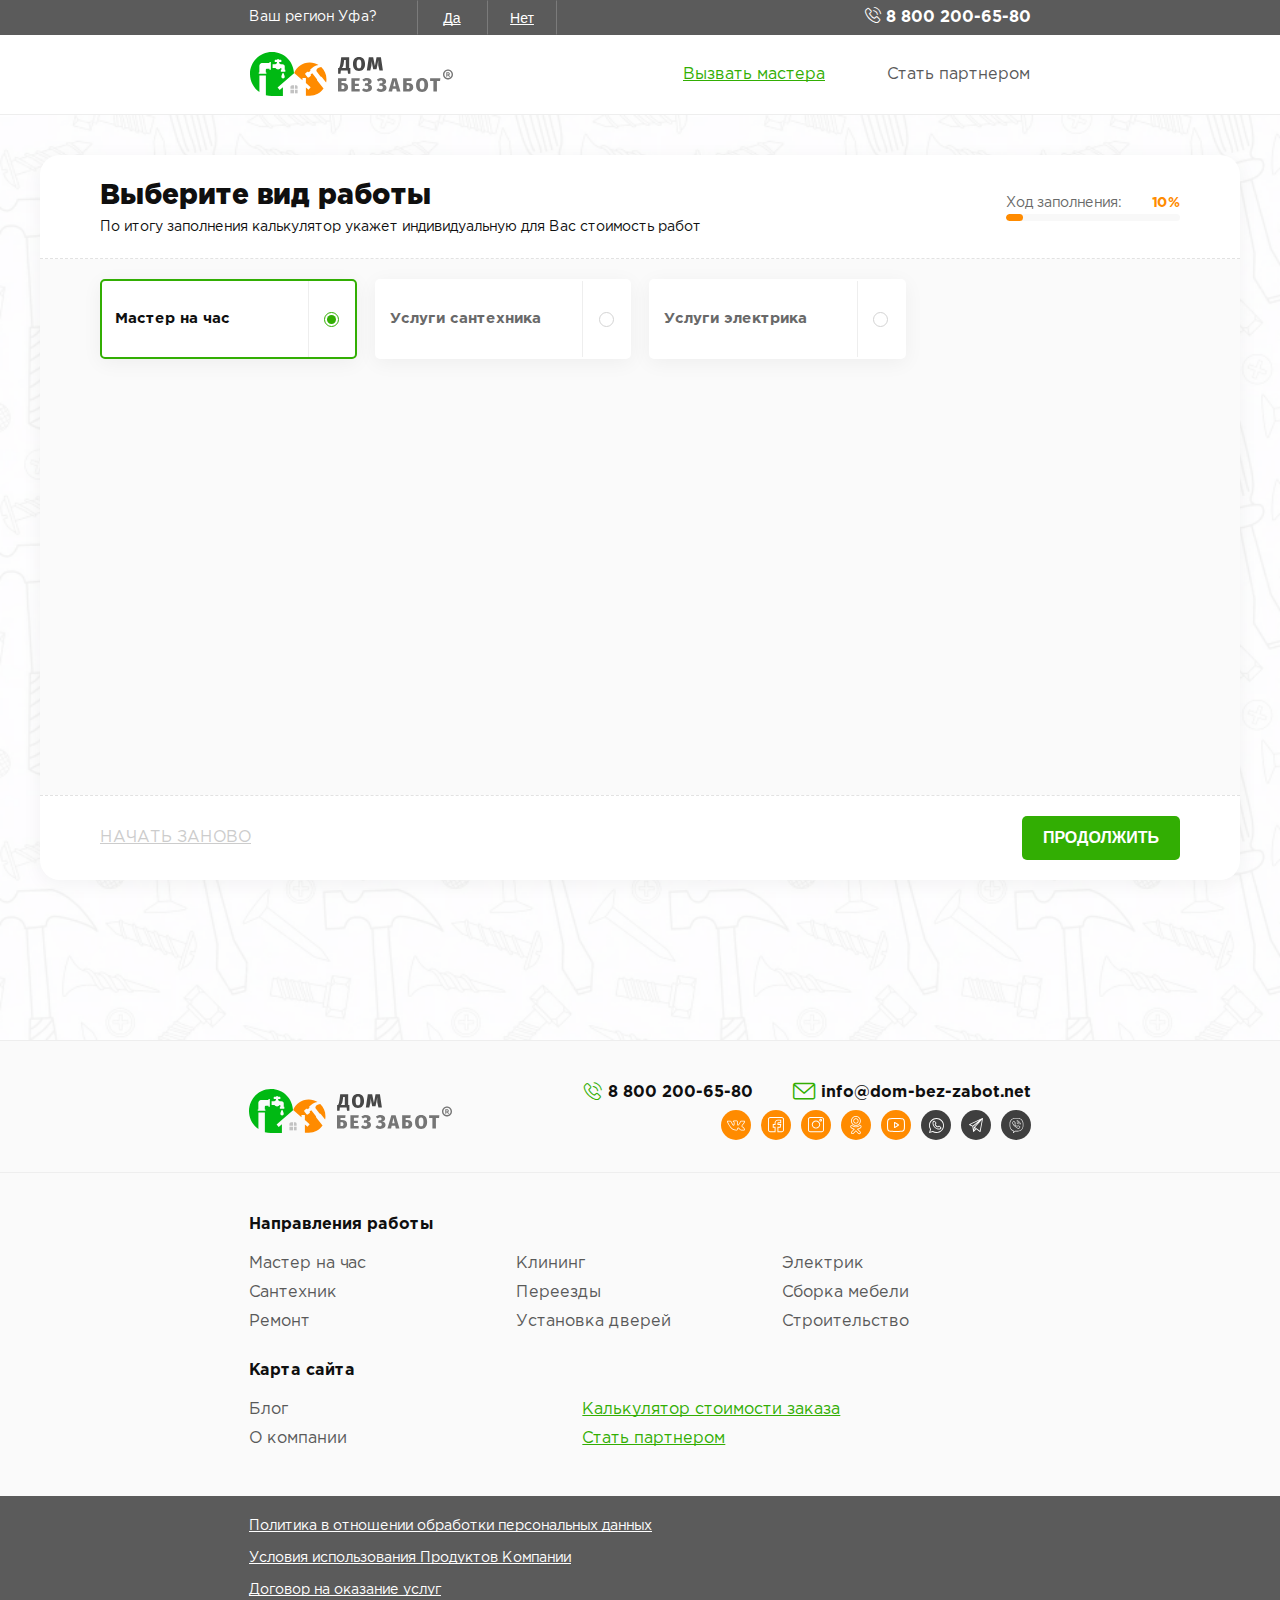
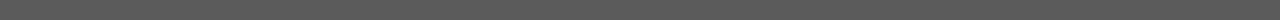
==== calculator.html @ 9b029494 "Initial commit" ====
<!DOCTYPE html><html lang="ru"><head>    <meta charset="UTF-8">    <meta name="viewport" content="width=device-width, initial-scale=1.0">    <title>dbz</title>    <meta name="description" content="dbz">    <link rel="canonical" href="index.html" />    <meta name="robots" content="index,follow">    <meta property="og:title" content="dbz" />    <meta property="og:url" content="index.html" />    <meta property="og:description" content="dbz" />    <link rel="icon" type="image/png" href="img/favicon.png" />    <link rel="shortcut icon" type="image/x-icon" href="img/favicon.ico" />    <meta property="og:type" content="website" />    <link rel="stylesheet" href="https://unpkg.com/swiper/swiper-bundle.min.css">    <link rel="stylesheet" href="css/style.min.css"></head>  <body>  <span class="fond" id="fond"></span>  <div class="top-header">  <div class="container">    <div class="row">      <div class="col grids-6">        <div class="top-header__region">          <div class="top-header__region-title">Ваш регион Уфа?</div>          <div class="top-header__region-btns">            <button class="btn top-header__region-btn">Да</button>            <button class="btn top-header__region-btn">Нет</button>          </div>        </div>      </div>      <div class="col grids-6 ta-right">        <a class="top-header__phone" href="tel:88888888888">          <i class="icon-phone"></i>          <span>8 800 200-65-80</span>        </a>      </div>    </div>  </div></div><header class="header">    <div class="container">      <nav class="navbar">        <a class="logo logo__header navbar__logo" href="/">          <svg class="logo-icon" viewBox="0 0 203 45">            <path d="M47.6172 37.7344H44.9219V41.3281H47.6172V37.7344Z" fill="#C2C2C2"/>            <path d="M44.0234 37.7344H40.4297V41.3281H44.0234V37.7344Z" fill="#C2C2C2"/>            <path fill-rule="evenodd" clip-rule="evenodd" d="M46.2657 33.2422H44.9219V36.8359H47.6172V35.0336C47.6172 34.0525 47.0092 33.2422 46.2657 33.2422Z" fill="#C2C2C2"/>            <path fill-rule="evenodd" clip-rule="evenodd" d="M42.2316 33.2422H44.0234V36.8359H40.4297V35.0336C40.4297 34.0525 41.2404 33.2422 42.2316 33.2422Z" fill="#C2C2C2"/>            <path fill-rule="evenodd" clip-rule="evenodd" d="M27.5882 35.4297L44.0234 21.2217C43.605 9.479 33.9671 0 22.236 0H21.8074C9.81724 0 0 9.90143 0 22.0066C0 29.4728 3.73759 36.1038 9.40868 40.0885V23.5663H15.8674V43.1878C17.7611 43.7313 19.7445 44.0234 21.8078 44.0234H32.9007V35.1578L29.7014 37.9252L27.5882 35.4297ZM20.8321 17.7198H19.4566V16.7941H16.8153H16.6958C16.2074 16.7941 15.809 17.2065 15.809 17.6996V18.0013V20.4468H16.4169V21.8252H8.74238V20.4468H9.35031V17.4181V14.158C9.35031 14.1278 9.35031 14.0976 9.35031 14.0675C9.35031 14.0472 9.35031 14.0171 9.35031 13.9869C9.36016 13.9567 9.36016 13.9365 9.36016 13.9063C9.36016 13.8761 9.36016 13.846 9.37 13.8257C9.37 13.7955 9.37 13.7654 9.37985 13.7451C9.37985 13.715 9.37985 13.6848 9.38969 13.6646C9.38969 13.6344 9.39954 13.6042 9.39954 13.584C9.40938 13.5538 9.40938 13.5236 9.41958 13.5034C9.41958 13.4732 9.42942 13.4431 9.42942 13.4228C9.43927 13.3926 9.44946 13.3724 9.44946 13.3422C9.45966 13.3121 9.46951 13.2918 9.46951 13.2617C9.47935 13.2414 9.48955 13.2113 9.49939 13.1914C9.49939 13.1612 9.50924 13.141 9.51943 13.1108C9.52928 13.0906 9.53948 13.0604 9.54932 13.0405C9.55917 13.0103 9.56936 12.9901 9.57921 12.9599C9.58905 12.9397 9.59925 12.9095 9.60909 12.8896C9.61894 12.8595 9.62914 12.8392 9.63898 12.8194C9.64882 12.7892 9.65902 12.7689 9.66887 12.7487C9.68891 12.6983 9.7188 12.6483 9.73849 12.6078C9.75853 12.5776 9.76837 12.5574 9.77822 12.5375C9.78806 12.5176 9.8081 12.4871 9.81795 12.4672C9.82815 12.447 9.84784 12.4267 9.85803 12.3966C9.87807 12.3763 9.88792 12.3565 9.90796 12.3362C9.91781 12.316 9.93785 12.2961 9.94769 12.2659C9.96773 12.2457 9.97758 12.2255 9.99762 12.2056C10.0275 12.1655 10.0574 12.125 10.0873 12.0849C10.1073 12.0647 10.127 12.0444 10.1372 12.0246C10.1573 12.0043 10.1769 11.9844 10.1871 11.9642C10.2072 11.944 10.2272 11.9241 10.2469 11.9039C10.267 11.8939 10.2768 11.8737 10.2968 11.8535C10.3366 11.8133 10.3767 11.7832 10.4065 11.7427C10.4266 11.7225 10.4463 11.7125 10.4663 11.6923C10.4864 11.6721 10.506 11.6621 10.5261 11.6419C10.5461 11.6217 10.5658 11.6117 10.5859 11.5915C10.6059 11.5712 10.6256 11.5613 10.6456 11.5411C10.6755 11.5311 10.6956 11.5109 10.7153 11.5006C10.7353 11.4804 10.7553 11.4704 10.775 11.4502C10.7951 11.4403 10.825 11.42 10.8446 11.4101C10.8643 11.4002 10.8844 11.3799 10.9044 11.37C10.9343 11.3497 10.9543 11.3398 10.9744 11.3299C10.9944 11.3199 11.0243 11.2997 11.044 11.2894C11.0637 11.2791 11.0939 11.2692 11.1136 11.2493C11.1337 11.2393 11.1537 11.229 11.1836 11.2191C11.2036 11.2092 11.2335 11.1989 11.2532 11.179C11.2733 11.1691 11.3031 11.1588 11.3232 11.1488C11.3531 11.1389 11.3731 11.1286 11.403 11.1187C11.423 11.1087 11.4427 11.0984 11.4726 11.0885C11.4927 11.0885 11.5225 11.0785 11.5426 11.0682C11.5725 11.0583 11.5925 11.048 11.6224 11.0381C11.6424 11.0381 11.6723 11.0281 11.7022 11.0178C11.7223 11.0079 11.7521 11.0079 11.7718 10.9976C11.8017 10.9877 11.8218 10.9877 11.8516 10.9774C11.8815 10.9674 11.9016 10.9674 11.9315 10.9571C11.9614 10.9571 11.9814 10.9472 12.0113 10.9472C12.0313 10.9373 12.0612 10.9373 12.0911 10.927C12.121 10.927 12.141 10.927 12.1709 10.917C12.2008 10.917 12.2208 10.917 12.2507 10.9071C12.2806 10.9071 12.3007 10.9071 12.3305 10.9071C12.3604 10.8971 12.3903 10.8971 12.4104 10.8971C12.4402 10.8971 12.4701 10.8971 12.5 10.8971C12.5201 10.8971 12.5499 10.8971 12.5798 10.8971H15.8093H19.4573V9.97136H20.8328V17.7198H20.8321ZM33.0613 26.5045C32.1443 26.5045 31.4067 25.7498 31.4067 24.834C31.4067 23.9082 32.503 20.7989 33.0613 20.7989C33.6197 20.7989 34.716 23.9082 34.716 24.834C34.7157 25.7498 33.9681 26.5045 33.0613 26.5045ZM25.4367 15.989H22.6063V12.3668H25.4367C25.8056 11.8233 26.3238 11.4108 26.9416 11.1794V9.99195H25.2873C24.9684 9.99195 24.7089 9.73033 24.7089 9.40836V8.42223C24.7089 8.10027 24.968 7.83865 25.2873 7.83865H26.9915C27.1311 7.38605 27.5597 7.04385 28.058 7.04385C28.5562 7.04385 28.975 7.38605 29.1244 7.83865H30.8286C31.1475 7.83865 31.4067 8.10027 31.4067 8.42223V9.40836C31.4067 9.73033 31.1475 9.99195 30.8286 9.99195H29.1641V11.1794C29.7822 11.4108 30.3104 11.8233 30.6792 12.3668H31.3072H32.6725C32.6925 12.3668 32.7126 12.3668 32.7322 12.3668C32.7421 12.3668 32.7621 12.3668 32.7822 12.3668C32.8022 12.3668 32.8121 12.3668 32.8321 12.3767C32.8521 12.3767 32.8718 12.3767 32.882 12.3767C32.9021 12.3767 32.9221 12.3767 32.9418 12.3866C32.9516 12.3866 32.9717 12.3866 32.9917 12.3866C33.0016 12.3966 33.0216 12.3966 33.0417 12.3966C33.0617 12.4065 33.0715 12.4065 33.0916 12.4065C33.1116 12.4165 33.1215 12.4165 33.1415 12.4165C33.1616 12.4264 33.1714 12.4264 33.1914 12.4367C33.2115 12.4367 33.2213 12.4367 33.2414 12.4466C33.2512 12.4466 33.2713 12.4566 33.2913 12.4566C33.3011 12.4665 33.3212 12.4665 33.3412 12.4768C33.3511 12.4768 33.3711 12.4867 33.381 12.497C33.401 12.497 33.4108 12.507 33.4309 12.507C33.4509 12.5169 33.4608 12.5272 33.4808 12.5272C33.4907 12.5371 33.5107 12.5474 33.5205 12.5474C33.5406 12.5574 33.5504 12.5677 33.5705 12.5677C33.6004 12.5879 33.6302 12.5978 33.6601 12.6181C33.67 12.628 33.69 12.6383 33.6999 12.6383C33.7199 12.6483 33.7298 12.6586 33.7396 12.6685C33.7596 12.6784 33.7695 12.6887 33.7895 12.6987C33.7994 12.7086 33.8096 12.7086 33.8296 12.7189C33.8395 12.7288 33.8595 12.7391 33.8693 12.7491C33.8792 12.759 33.8985 12.7693 33.9084 12.7792C33.9383 12.7995 33.9583 12.8197 33.9882 12.8396C33.998 12.8495 34.0082 12.8598 34.0181 12.8797C34.0381 12.8896 34.048 12.8999 34.0582 12.9099C34.0683 12.9198 34.088 12.9301 34.0979 12.94C34.1077 12.95 34.1179 12.9702 34.1278 12.9802C34.1577 13.0004 34.1777 13.0206 34.1977 13.0508C34.2076 13.0607 34.2178 13.071 34.2375 13.0909C34.2473 13.1009 34.2575 13.1111 34.2674 13.1211C34.2772 13.1413 34.2874 13.1513 34.2972 13.1612C34.3071 13.1814 34.3173 13.1914 34.3271 13.2017C34.337 13.2219 34.3472 13.2318 34.357 13.2418C34.3669 13.262 34.3771 13.272 34.3869 13.2819C34.3968 13.3021 34.4069 13.3121 34.4069 13.322C34.4168 13.3422 34.427 13.3522 34.4368 13.3724C34.4467 13.3824 34.4569 13.4026 34.4667 13.4129C34.4667 13.4228 34.4766 13.4431 34.4868 13.453C34.4966 13.4732 34.5068 13.4832 34.5068 13.5034C34.5166 13.5133 34.5268 13.5336 34.5367 13.5435C34.5367 13.5637 34.5465 13.5737 34.5567 13.5939C34.5567 13.6039 34.5666 13.6241 34.5768 13.634C34.5768 13.6543 34.5866 13.6741 34.5968 13.6844C34.5968 13.7047 34.6067 13.7146 34.6169 13.7348C34.6169 13.7448 34.6267 13.765 34.6267 13.7853C34.6365 13.7952 34.6365 13.8154 34.6467 13.8254C34.6467 13.8456 34.6566 13.8655 34.6566 13.8758C34.6664 13.896 34.6664 13.9159 34.6766 13.9262C34.6766 13.9464 34.6766 13.9666 34.6865 13.9766C34.6865 13.9968 34.6963 14.0167 34.6963 14.027C34.6963 14.0472 34.7062 14.0671 34.7062 14.0774C34.7062 14.0976 34.7062 14.1175 34.716 14.1278C34.716 14.148 34.716 14.1683 34.716 14.1782C34.7259 14.1985 34.7259 14.2183 34.7259 14.2386C34.7259 14.2485 34.7259 14.2687 34.7357 14.289C34.7357 14.3092 34.7357 14.3191 34.7357 14.3394C34.7357 14.3596 34.7357 14.3795 34.7357 14.3898C34.7357 14.41 34.7357 14.4299 34.7357 14.4501V16.5229V17.7003H35.3239V19.7631H30.8487V17.7003H31.4366V16.6336V16.563C31.4366 16.2513 31.1774 15.9893 30.8684 15.9893H30.6788C30.1008 16.8345 29.1437 17.378 28.0573 17.378C26.9715 17.378 26.0046 16.8345 25.4367 15.989Z" fill="#00B913"/>            <path fill-rule="evenodd" clip-rule="evenodd" d="M66.9779 27.1654L62.2886 21.1767L60.5592 22.5364L60.749 22.7762C61.0491 23.1462 60.9789 23.6961 60.5991 23.9959L58.7593 25.4357C58.3794 25.7355 57.8296 25.6657 57.5396 25.2957L55.3401 22.4863C55.0399 22.1064 55.1101 21.5566 55.4798 21.2666L57.3294 19.817C57.7093 19.527 58.2595 19.587 58.5491 19.9669L58.7392 20.2071L60.4689 18.8572C60.8089 18.6075 59.8291 18.0675 60.1289 17.7673C62.6685 15.2578 65.1678 13.6081 68.5471 13.0681C66.0178 11.5084 63.0582 10.6086 59.8986 10.6086H59.5684C52.5999 10.6086 46.6111 14.9678 44.1714 21.0867L52.4799 28.2056V26.036H55.8794V31.1151L60.6485 35.2045L58.5286 37.6841L55.8992 35.4345V43.743H59.8986C65.5374 43.743 70.5467 40.8733 73.5462 36.5342L67.4072 28.7054C67.058 28.255 66.918 27.6952 66.9779 27.1654Z" fill="#FF8B00"/>            <path fill-rule="evenodd" clip-rule="evenodd" d="M71.2267 15.1174C68.2371 15.6874 66.2277 16.7071 66.3575 19.0968L70.5171 24.3956C71.0468 24.4654 71.5466 24.7257 71.9064 25.1754L76.1157 30.5445C76.3358 29.4546 76.4557 28.3248 76.4557 27.175C76.4557 22.4359 74.4463 18.1469 71.2267 15.1174Z" fill="#FF8B00"/>            <path d="M99.1825 15.8811V5.34711H91.2184L90.6859 9.59597C90.1647 13.6359 89.806 15.0247 89.1114 15.8815H88.1157V21.7618H90.4886L90.8473 18.5322H97.6424L98.0131 21.7618H100.374V15.8811H99.1825ZM95.8024 15.8811H91.855C93.0356 14.9083 93.6257 13.2652 94.0196 9.21366L94.1586 7.89373H95.8024V15.8811ZM109.008 5C105.164 5 102.965 7.63911 102.965 11.9337C102.965 16.3211 105.164 18.8793 109.008 18.8793C112.839 18.8793 115.061 16.2166 115.061 11.9337C115.061 7.54662 112.839 5 109.008 5ZM109.008 7.5234C110.639 7.5234 111.392 8.73924 111.392 11.9333C111.392 15.1168 110.651 16.3555 109.008 16.3555C107.41 16.3555 106.612 15.1168 106.612 11.9333C106.612 8.73924 107.387 7.5234 109.008 7.5234ZM130.918 5.34711H126.53L124.933 14.0983L123.174 5.34711H118.81L116.837 18.5318H120.287L121.449 13.6235C121.495 11.8176 121.673 11.0638 121.5 8.99161L123.208 17.1658H126.53L128.336 8.22924C128.186 10.058 128.22 11.8528 128.279 13.6235L129.452 18.5318H132.902L130.918 5.34711Z" fill="#474747"/>            <path d="M92.815 30.9772H91.5071V28.9862H96.1955L96.5427 26.3471H88V39.5318H92.9315C95.9297 39.5318 98.1176 38.0962 98.1176 35.1332C98.1168 32.3664 96.1603 30.9772 92.815 30.9772ZM92.5372 37.0312H91.5071V33.3736H92.4563C93.88 33.3736 94.4469 34.0562 94.4469 35.168C94.4472 36.3831 93.7991 37.0312 92.5372 37.0312ZM109.771 26.3471H101.402V39.5318H109.713V37.0545H104.909V34.0562H108.845V31.6373H104.909V28.8357H109.412L109.771 26.3471ZM116.598 39.8793C119.804 39.8793 122.004 38.3163 122.004 35.8158C122.004 33.8829 120.754 32.7947 118.589 32.5749C120.673 32.135 121.622 30.9543 121.622 29.4958C121.622 27.4701 119.839 26 116.957 26C115.117 26 113.554 26.6133 112.327 27.7827L113.925 29.5307C114.816 28.8361 115.649 28.4886 116.46 28.4886C117.606 28.4886 118.034 29.1139 118.034 29.8894C118.034 30.8274 117.397 31.3715 116.217 31.3715H115.129L114.735 33.8256H116.159C117.641 33.8256 118.347 34.5082 118.347 35.6083C118.347 36.7654 117.559 37.3563 116.333 37.3563C115.326 37.3563 114.562 36.9739 113.751 36.2104L111.911 38.016C113.01 39.2191 114.468 39.8793 116.598 39.8793ZM131.096 39.8793C134.314 39.8793 136.514 38.3163 136.514 35.8158C136.514 33.8829 135.264 32.7947 133.099 32.5749C135.182 32.135 136.132 30.9543 136.132 29.4958C136.132 27.4701 134.349 26 131.467 26C129.626 26 128.063 26.6133 126.837 27.7827L128.422 29.5307C129.314 28.8361 130.147 28.4886 130.969 28.4886C132.104 28.4886 132.544 29.1139 132.544 29.8894C132.544 30.8274 131.895 31.3715 130.726 31.3715H129.638L129.245 33.8256H130.668C132.15 33.8256 132.845 34.5082 132.845 35.6083C132.845 36.7654 132.069 37.3563 130.842 37.3563C129.835 37.3563 129.071 36.9739 128.261 36.2104L126.408 38.016C127.519 39.2191 128.978 39.8793 131.096 39.8793ZM146.767 39.5318H150.483L146.582 26.3471H142.368L138.456 39.5318H142.102L142.681 36.8463H146.177L146.767 39.5318ZM143.237 34.3345L144.429 28.8477L145.633 34.3345H143.237ZM157.97 30.9772H156.662V28.9862H161.35L161.698 26.3471H153.155V39.5318H158.086C161.084 39.5318 163.272 38.0962 163.272 35.1332C163.271 32.3664 161.315 30.9772 157.97 30.9772ZM157.692 37.0312H156.662V33.3736H157.611C159.035 33.3736 159.602 34.0562 159.602 35.168C159.602 36.3831 158.965 37.0312 157.692 37.0312ZM172.078 26C168.247 26 166.047 28.6391 166.047 32.9337C166.047 37.3211 168.247 39.8793 172.078 39.8793C175.921 39.8793 178.132 37.2166 178.132 32.9337C178.132 28.5466 175.921 26 172.078 26ZM172.078 28.5234C173.71 28.5234 174.474 29.7392 174.474 32.9333C174.474 36.1168 173.733 37.3555 172.078 37.3555C170.493 37.3555 169.694 36.1168 169.694 32.9333C169.694 29.7392 170.469 28.5234 172.078 28.5234ZM190.388 26.3471H180.098V29.0214H183.397V39.5322H186.916V29.0214H190.029L190.388 26.3471Z" fill="#757575"/>            <path d="M198 17.4916C195.243 17.4916 193 19.7346 193 22.4916C193 25.2486 195.243 27.4916 198 27.4916C200.757 27.4916 203 25.2486 203 22.4916C203 19.7346 200.757 17.4916 198 17.4916ZM198 26.1155C196.002 26.1155 194.376 24.4898 194.376 22.4916C194.376 20.4934 196.002 18.8677 198 18.8677C199.998 18.8677 201.624 20.4934 201.624 22.4916C201.624 24.4898 199.998 26.1155 198 26.1155ZM199.817 21.8413C199.817 20.832 199.109 20.2049 197.968 20.2049H196.279V24.7783H197.247V23.5041H197.968C198.011 23.5041 198.056 23.503 198.102 23.5007L199.034 24.7783H200.234L199.098 23.2215C199.562 22.9319 199.817 22.4428 199.817 21.8413ZM197.968 22.5355H197.247V21.1735H197.968C198.848 21.1735 198.848 21.6761 198.848 21.8413C198.848 22.0129 198.848 22.5355 197.968 22.5355Z" fill="#757575"/>          </svg>        </a>        <ul class="navbar__nav" id="navbar-nav">          <li class="navbar__nav-link">            <a class="navbar__nav-item navbar__nav-item--underline" href="#">Вызвать мастера</a>          </li>          <li class="navbar__nav-link">            <a class="navbar__nav-item" href="#">Стать партнером</a>          </li>            <li class="navbar__nav-phone">            <a class="navbar__nav-phone-item" href="#">              <i class="icon-phone"></i>              8 800 200-65-80</a>          </li>            <li class="navbar__nav-btn">            <button class="btn btn--dark">              <span class="btn-icon" style="background-image: url('img/icons/icons.svg#appstore');"></span>              Appstore            </button>            <button class="btn btn--dark">              <span class="btn-icon" style="background-image: url('img/icons/icons.svg#gp');"></span>              google play            </button>          </li>           </ul>        <svg id="hamburger" class="hamburger" viewBox="20 20 60 60" width="40">          <path class="line top" d="m 70,33 h -40 c 0,0 -8.5,-0.149796 -8.5,8.5 0,8.649796 8.5,8.5 8.5,8.5 h 20 v -20"></path>          <path class="line middle" d="m 70,50 h -40"></path>          <path class="line bottom" d="m 30,67 h 40 c 0,0 8.5,0.149796 8.5,-8.5 0,-8.649796 -8.5,-8.5 -8.5,-8.5 h -20 v 20"></path>        </svg>              </nav>    </div></header>  <main class="main">    <div class="calculator">      <div class="calculator-container">        <div class="calculator__header calculator-content">          <div>            <h1 class="calculator__title">Выберите вид работы</h1>            <p class="calculator__subtitle">По итогу заполнения калькулятор укажет индивидуальную для Вас стоимость работ</p>          </div>                    <div class="calculator__progress">            <div class="progress">              <div class="progress__bar" role="progressbar" aria-valuenow="10" aria-valuemin="0" aria-valuemax="100" style="width: 10%"></div>            </div>            <p class="calculator__progress-title">Ход заполнения: <span class="calculator__progress-percent">10%</span></p>          </div>                  </div>        <div class="calculator__main calculator-content">          <div class="row">            <div class="col grids-3">              <input class="calculator__card-input" type="radio" name="vid-raboty" id="master-na-chas" checked>              <label for="master-na-chas" class="calculator__card calculator__card--radio">                <div class="calculator__card-title">Мастер на час</div>                <div class="calculator__card-ersatz">                  <svg width="15" height="15" viewBox="0 0 15 15" version="1.1">                    <circle cx="7.5" cy="7.5" r="7" fill="none" style="stroke:#D3D3D3;stroke-width:1px;"/>                    <circle cx="7.5" cy="7.5" r="4.5" fill="#fff"/>                  </svg>                </div>              </label>            </div>            <div class="col grids-3">              <input class="calculator__card-input" type="radio" name="vid-raboty" id="uslugi-santexnika">              <label for="uslugi-santexnika" class="calculator__card calculator__card--radio">                <div class="calculator__card-title">Услуги сантехника</div>                <div class="calculator__card-ersatz">                  <svg width="15" height="15" viewBox="0 0 15 15" version="1.1">                    <circle cx="7.5" cy="7.5" r="7" fill="none" style="stroke:#D3D3D3;stroke-width:1px;"/>                    <circle cx="7.5" cy="7.5" r="4.5" fill="#fff"/>                  </svg>                </div>              </label>            </div>            <div class="col grids-3">              <input class="calculator__card-input" type="radio" name="vid-raboty" id="uslugi-elektrika">              <label for="uslugi-elektrika" class="calculator__card calculator__card--radio">                <div class="calculator__card-title">Услуги электрика</div>                <div class="calculator__card-ersatz">                  <svg width="15" height="15" viewBox="0 0 15 15" version="1.1">                    <circle cx="7.5" cy="7.5" r="7" fill="none" style="stroke:#D3D3D3;stroke-width:1px;"/>                    <circle cx="7.5" cy="7.5" r="4.5" fill="#fff"/>                  </svg>                </div>              </label>            </div>          </div>        </div>                <div class="calculator__footer calculator-content">          <button class="btn btn--green btn--min btn-ripple">продолжить</button>          <a href="#" class="calculator__footer-anew">Начать заново</a>        </div>      </div>    </div>  </main>  <footer class="footer">  <div class="footer__border-b">    <div class="container">      <div class="footer__top">        <a class="logo footer__logo" href="#">          <svg class="logo-icon" viewBox="0 0 203 45">            <path d="M47.6172 37.7344H44.9219V41.3281H47.6172V37.7344Z" fill="#C2C2C2"/>            <path d="M44.0234 37.7344H40.4297V41.3281H44.0234V37.7344Z" fill="#C2C2C2"/>            <path fill-rule="evenodd" clip-rule="evenodd" d="M46.2657 33.2422H44.9219V36.8359H47.6172V35.0336C47.6172 34.0525 47.0092 33.2422 46.2657 33.2422Z" fill="#C2C2C2"/>            <path fill-rule="evenodd" clip-rule="evenodd" d="M42.2316 33.2422H44.0234V36.8359H40.4297V35.0336C40.4297 34.0525 41.2404 33.2422 42.2316 33.2422Z" fill="#C2C2C2"/>            <path fill-rule="evenodd" clip-rule="evenodd" d="M27.5882 35.4297L44.0234 21.2217C43.605 9.479 33.9671 0 22.236 0H21.8074C9.81724 0 0 9.90143 0 22.0066C0 29.4728 3.73759 36.1038 9.40868 40.0885V23.5663H15.8674V43.1878C17.7611 43.7313 19.7445 44.0234 21.8078 44.0234H32.9007V35.1578L29.7014 37.9252L27.5882 35.4297ZM20.8321 17.7198H19.4566V16.7941H16.8153H16.6958C16.2074 16.7941 15.809 17.2065 15.809 17.6996V18.0013V20.4468H16.4169V21.8252H8.74238V20.4468H9.35031V17.4181V14.158C9.35031 14.1278 9.35031 14.0976 9.35031 14.0675C9.35031 14.0472 9.35031 14.0171 9.35031 13.9869C9.36016 13.9567 9.36016 13.9365 9.36016 13.9063C9.36016 13.8761 9.36016 13.846 9.37 13.8257C9.37 13.7955 9.37 13.7654 9.37985 13.7451C9.37985 13.715 9.37985 13.6848 9.38969 13.6646C9.38969 13.6344 9.39954 13.6042 9.39954 13.584C9.40938 13.5538 9.40938 13.5236 9.41958 13.5034C9.41958 13.4732 9.42942 13.4431 9.42942 13.4228C9.43927 13.3926 9.44946 13.3724 9.44946 13.3422C9.45966 13.3121 9.46951 13.2918 9.46951 13.2617C9.47935 13.2414 9.48955 13.2113 9.49939 13.1914C9.49939 13.1612 9.50924 13.141 9.51943 13.1108C9.52928 13.0906 9.53948 13.0604 9.54932 13.0405C9.55917 13.0103 9.56936 12.9901 9.57921 12.9599C9.58905 12.9397 9.59925 12.9095 9.60909 12.8896C9.61894 12.8595 9.62914 12.8392 9.63898 12.8194C9.64882 12.7892 9.65902 12.7689 9.66887 12.7487C9.68891 12.6983 9.7188 12.6483 9.73849 12.6078C9.75853 12.5776 9.76837 12.5574 9.77822 12.5375C9.78806 12.5176 9.8081 12.4871 9.81795 12.4672C9.82815 12.447 9.84784 12.4267 9.85803 12.3966C9.87807 12.3763 9.88792 12.3565 9.90796 12.3362C9.91781 12.316 9.93785 12.2961 9.94769 12.2659C9.96773 12.2457 9.97758 12.2255 9.99762 12.2056C10.0275 12.1655 10.0574 12.125 10.0873 12.0849C10.1073 12.0647 10.127 12.0444 10.1372 12.0246C10.1573 12.0043 10.1769 11.9844 10.1871 11.9642C10.2072 11.944 10.2272 11.9241 10.2469 11.9039C10.267 11.8939 10.2768 11.8737 10.2968 11.8535C10.3366 11.8133 10.3767 11.7832 10.4065 11.7427C10.4266 11.7225 10.4463 11.7125 10.4663 11.6923C10.4864 11.6721 10.506 11.6621 10.5261 11.6419C10.5461 11.6217 10.5658 11.6117 10.5859 11.5915C10.6059 11.5712 10.6256 11.5613 10.6456 11.5411C10.6755 11.5311 10.6956 11.5109 10.7153 11.5006C10.7353 11.4804 10.7553 11.4704 10.775 11.4502C10.7951 11.4403 10.825 11.42 10.8446 11.4101C10.8643 11.4002 10.8844 11.3799 10.9044 11.37C10.9343 11.3497 10.9543 11.3398 10.9744 11.3299C10.9944 11.3199 11.0243 11.2997 11.044 11.2894C11.0637 11.2791 11.0939 11.2692 11.1136 11.2493C11.1337 11.2393 11.1537 11.229 11.1836 11.2191C11.2036 11.2092 11.2335 11.1989 11.2532 11.179C11.2733 11.1691 11.3031 11.1588 11.3232 11.1488C11.3531 11.1389 11.3731 11.1286 11.403 11.1187C11.423 11.1087 11.4427 11.0984 11.4726 11.0885C11.4927 11.0885 11.5225 11.0785 11.5426 11.0682C11.5725 11.0583 11.5925 11.048 11.6224 11.0381C11.6424 11.0381 11.6723 11.0281 11.7022 11.0178C11.7223 11.0079 11.7521 11.0079 11.7718 10.9976C11.8017 10.9877 11.8218 10.9877 11.8516 10.9774C11.8815 10.9674 11.9016 10.9674 11.9315 10.9571C11.9614 10.9571 11.9814 10.9472 12.0113 10.9472C12.0313 10.9373 12.0612 10.9373 12.0911 10.927C12.121 10.927 12.141 10.927 12.1709 10.917C12.2008 10.917 12.2208 10.917 12.2507 10.9071C12.2806 10.9071 12.3007 10.9071 12.3305 10.9071C12.3604 10.8971 12.3903 10.8971 12.4104 10.8971C12.4402 10.8971 12.4701 10.8971 12.5 10.8971C12.5201 10.8971 12.5499 10.8971 12.5798 10.8971H15.8093H19.4573V9.97136H20.8328V17.7198H20.8321ZM33.0613 26.5045C32.1443 26.5045 31.4067 25.7498 31.4067 24.834C31.4067 23.9082 32.503 20.7989 33.0613 20.7989C33.6197 20.7989 34.716 23.9082 34.716 24.834C34.7157 25.7498 33.9681 26.5045 33.0613 26.5045ZM25.4367 15.989H22.6063V12.3668H25.4367C25.8056 11.8233 26.3238 11.4108 26.9416 11.1794V9.99195H25.2873C24.9684 9.99195 24.7089 9.73033 24.7089 9.40836V8.42223C24.7089 8.10027 24.968 7.83865 25.2873 7.83865H26.9915C27.1311 7.38605 27.5597 7.04385 28.058 7.04385C28.5562 7.04385 28.975 7.38605 29.1244 7.83865H30.8286C31.1475 7.83865 31.4067 8.10027 31.4067 8.42223V9.40836C31.4067 9.73033 31.1475 9.99195 30.8286 9.99195H29.1641V11.1794C29.7822 11.4108 30.3104 11.8233 30.6792 12.3668H31.3072H32.6725C32.6925 12.3668 32.7126 12.3668 32.7322 12.3668C32.7421 12.3668 32.7621 12.3668 32.7822 12.3668C32.8022 12.3668 32.8121 12.3668 32.8321 12.3767C32.8521 12.3767 32.8718 12.3767 32.882 12.3767C32.9021 12.3767 32.9221 12.3767 32.9418 12.3866C32.9516 12.3866 32.9717 12.3866 32.9917 12.3866C33.0016 12.3966 33.0216 12.3966 33.0417 12.3966C33.0617 12.4065 33.0715 12.4065 33.0916 12.4065C33.1116 12.4165 33.1215 12.4165 33.1415 12.4165C33.1616 12.4264 33.1714 12.4264 33.1914 12.4367C33.2115 12.4367 33.2213 12.4367 33.2414 12.4466C33.2512 12.4466 33.2713 12.4566 33.2913 12.4566C33.3011 12.4665 33.3212 12.4665 33.3412 12.4768C33.3511 12.4768 33.3711 12.4867 33.381 12.497C33.401 12.497 33.4108 12.507 33.4309 12.507C33.4509 12.5169 33.4608 12.5272 33.4808 12.5272C33.4907 12.5371 33.5107 12.5474 33.5205 12.5474C33.5406 12.5574 33.5504 12.5677 33.5705 12.5677C33.6004 12.5879 33.6302 12.5978 33.6601 12.6181C33.67 12.628 33.69 12.6383 33.6999 12.6383C33.7199 12.6483 33.7298 12.6586 33.7396 12.6685C33.7596 12.6784 33.7695 12.6887 33.7895 12.6987C33.7994 12.7086 33.8096 12.7086 33.8296 12.7189C33.8395 12.7288 33.8595 12.7391 33.8693 12.7491C33.8792 12.759 33.8985 12.7693 33.9084 12.7792C33.9383 12.7995 33.9583 12.8197 33.9882 12.8396C33.998 12.8495 34.0082 12.8598 34.0181 12.8797C34.0381 12.8896 34.048 12.8999 34.0582 12.9099C34.0683 12.9198 34.088 12.9301 34.0979 12.94C34.1077 12.95 34.1179 12.9702 34.1278 12.9802C34.1577 13.0004 34.1777 13.0206 34.1977 13.0508C34.2076 13.0607 34.2178 13.071 34.2375 13.0909C34.2473 13.1009 34.2575 13.1111 34.2674 13.1211C34.2772 13.1413 34.2874 13.1513 34.2972 13.1612C34.3071 13.1814 34.3173 13.1914 34.3271 13.2017C34.337 13.2219 34.3472 13.2318 34.357 13.2418C34.3669 13.262 34.3771 13.272 34.3869 13.2819C34.3968 13.3021 34.4069 13.3121 34.4069 13.322C34.4168 13.3422 34.427 13.3522 34.4368 13.3724C34.4467 13.3824 34.4569 13.4026 34.4667 13.4129C34.4667 13.4228 34.4766 13.4431 34.4868 13.453C34.4966 13.4732 34.5068 13.4832 34.5068 13.5034C34.5166 13.5133 34.5268 13.5336 34.5367 13.5435C34.5367 13.5637 34.5465 13.5737 34.5567 13.5939C34.5567 13.6039 34.5666 13.6241 34.5768 13.634C34.5768 13.6543 34.5866 13.6741 34.5968 13.6844C34.5968 13.7047 34.6067 13.7146 34.6169 13.7348C34.6169 13.7448 34.6267 13.765 34.6267 13.7853C34.6365 13.7952 34.6365 13.8154 34.6467 13.8254C34.6467 13.8456 34.6566 13.8655 34.6566 13.8758C34.6664 13.896 34.6664 13.9159 34.6766 13.9262C34.6766 13.9464 34.6766 13.9666 34.6865 13.9766C34.6865 13.9968 34.6963 14.0167 34.6963 14.027C34.6963 14.0472 34.7062 14.0671 34.7062 14.0774C34.7062 14.0976 34.7062 14.1175 34.716 14.1278C34.716 14.148 34.716 14.1683 34.716 14.1782C34.7259 14.1985 34.7259 14.2183 34.7259 14.2386C34.7259 14.2485 34.7259 14.2687 34.7357 14.289C34.7357 14.3092 34.7357 14.3191 34.7357 14.3394C34.7357 14.3596 34.7357 14.3795 34.7357 14.3898C34.7357 14.41 34.7357 14.4299 34.7357 14.4501V16.5229V17.7003H35.3239V19.7631H30.8487V17.7003H31.4366V16.6336V16.563C31.4366 16.2513 31.1774 15.9893 30.8684 15.9893H30.6788C30.1008 16.8345 29.1437 17.378 28.0573 17.378C26.9715 17.378 26.0046 16.8345 25.4367 15.989Z" fill="#00B913"/>            <path fill-rule="evenodd" clip-rule="evenodd" d="M66.9779 27.1654L62.2886 21.1767L60.5592 22.5364L60.749 22.7762C61.0491 23.1462 60.9789 23.6961 60.5991 23.9959L58.7593 25.4357C58.3794 25.7355 57.8296 25.6657 57.5396 25.2957L55.3401 22.4863C55.0399 22.1064 55.1101 21.5566 55.4798 21.2666L57.3294 19.817C57.7093 19.527 58.2595 19.587 58.5491 19.9669L58.7392 20.2071L60.4689 18.8572C60.8089 18.6075 59.8291 18.0675 60.1289 17.7673C62.6685 15.2578 65.1678 13.6081 68.5471 13.0681C66.0178 11.5084 63.0582 10.6086 59.8986 10.6086H59.5684C52.5999 10.6086 46.6111 14.9678 44.1714 21.0867L52.4799 28.2056V26.036H55.8794V31.1151L60.6485 35.2045L58.5286 37.6841L55.8992 35.4345V43.743H59.8986C65.5374 43.743 70.5467 40.8733 73.5462 36.5342L67.4072 28.7054C67.058 28.255 66.918 27.6952 66.9779 27.1654Z" fill="#FF8B00"/>            <path fill-rule="evenodd" clip-rule="evenodd" d="M71.2267 15.1174C68.2371 15.6874 66.2277 16.7071 66.3575 19.0968L70.5171 24.3956C71.0468 24.4654 71.5466 24.7257 71.9064 25.1754L76.1157 30.5445C76.3358 29.4546 76.4557 28.3248 76.4557 27.175C76.4557 22.4359 74.4463 18.1469 71.2267 15.1174Z" fill="#FF8B00"/>            <path d="M99.1825 15.8811V5.34711H91.2184L90.6859 9.59597C90.1647 13.6359 89.806 15.0247 89.1114 15.8815H88.1157V21.7618H90.4886L90.8473 18.5322H97.6424L98.0131 21.7618H100.374V15.8811H99.1825ZM95.8024 15.8811H91.855C93.0356 14.9083 93.6257 13.2652 94.0196 9.21366L94.1586 7.89373H95.8024V15.8811ZM109.008 5C105.164 5 102.965 7.63911 102.965 11.9337C102.965 16.3211 105.164 18.8793 109.008 18.8793C112.839 18.8793 115.061 16.2166 115.061 11.9337C115.061 7.54662 112.839 5 109.008 5ZM109.008 7.5234C110.639 7.5234 111.392 8.73924 111.392 11.9333C111.392 15.1168 110.651 16.3555 109.008 16.3555C107.41 16.3555 106.612 15.1168 106.612 11.9333C106.612 8.73924 107.387 7.5234 109.008 7.5234ZM130.918 5.34711H126.53L124.933 14.0983L123.174 5.34711H118.81L116.837 18.5318H120.287L121.449 13.6235C121.495 11.8176 121.673 11.0638 121.5 8.99161L123.208 17.1658H126.53L128.336 8.22924C128.186 10.058 128.22 11.8528 128.279 13.6235L129.452 18.5318H132.902L130.918 5.34711Z" fill="#474747"/>            <path d="M92.815 30.9772H91.5071V28.9862H96.1955L96.5427 26.3471H88V39.5318H92.9315C95.9297 39.5318 98.1176 38.0962 98.1176 35.1332C98.1168 32.3664 96.1603 30.9772 92.815 30.9772ZM92.5372 37.0312H91.5071V33.3736H92.4563C93.88 33.3736 94.4469 34.0562 94.4469 35.168C94.4472 36.3831 93.7991 37.0312 92.5372 37.0312ZM109.771 26.3471H101.402V39.5318H109.713V37.0545H104.909V34.0562H108.845V31.6373H104.909V28.8357H109.412L109.771 26.3471ZM116.598 39.8793C119.804 39.8793 122.004 38.3163 122.004 35.8158C122.004 33.8829 120.754 32.7947 118.589 32.5749C120.673 32.135 121.622 30.9543 121.622 29.4958C121.622 27.4701 119.839 26 116.957 26C115.117 26 113.554 26.6133 112.327 27.7827L113.925 29.5307C114.816 28.8361 115.649 28.4886 116.46 28.4886C117.606 28.4886 118.034 29.1139 118.034 29.8894C118.034 30.8274 117.397 31.3715 116.217 31.3715H115.129L114.735 33.8256H116.159C117.641 33.8256 118.347 34.5082 118.347 35.6083C118.347 36.7654 117.559 37.3563 116.333 37.3563C115.326 37.3563 114.562 36.9739 113.751 36.2104L111.911 38.016C113.01 39.2191 114.468 39.8793 116.598 39.8793ZM131.096 39.8793C134.314 39.8793 136.514 38.3163 136.514 35.8158C136.514 33.8829 135.264 32.7947 133.099 32.5749C135.182 32.135 136.132 30.9543 136.132 29.4958C136.132 27.4701 134.349 26 131.467 26C129.626 26 128.063 26.6133 126.837 27.7827L128.422 29.5307C129.314 28.8361 130.147 28.4886 130.969 28.4886C132.104 28.4886 132.544 29.1139 132.544 29.8894C132.544 30.8274 131.895 31.3715 130.726 31.3715H129.638L129.245 33.8256H130.668C132.15 33.8256 132.845 34.5082 132.845 35.6083C132.845 36.7654 132.069 37.3563 130.842 37.3563C129.835 37.3563 129.071 36.9739 128.261 36.2104L126.408 38.016C127.519 39.2191 128.978 39.8793 131.096 39.8793ZM146.767 39.5318H150.483L146.582 26.3471H142.368L138.456 39.5318H142.102L142.681 36.8463H146.177L146.767 39.5318ZM143.237 34.3345L144.429 28.8477L145.633 34.3345H143.237ZM157.97 30.9772H156.662V28.9862H161.35L161.698 26.3471H153.155V39.5318H158.086C161.084 39.5318 163.272 38.0962 163.272 35.1332C163.271 32.3664 161.315 30.9772 157.97 30.9772ZM157.692 37.0312H156.662V33.3736H157.611C159.035 33.3736 159.602 34.0562 159.602 35.168C159.602 36.3831 158.965 37.0312 157.692 37.0312ZM172.078 26C168.247 26 166.047 28.6391 166.047 32.9337C166.047 37.3211 168.247 39.8793 172.078 39.8793C175.921 39.8793 178.132 37.2166 178.132 32.9337C178.132 28.5466 175.921 26 172.078 26ZM172.078 28.5234C173.71 28.5234 174.474 29.7392 174.474 32.9333C174.474 36.1168 173.733 37.3555 172.078 37.3555C170.493 37.3555 169.694 36.1168 169.694 32.9333C169.694 29.7392 170.469 28.5234 172.078 28.5234ZM190.388 26.3471H180.098V29.0214H183.397V39.5322H186.916V29.0214H190.029L190.388 26.3471Z" fill="#757575"/>            <path d="M198 17.4916C195.243 17.4916 193 19.7346 193 22.4916C193 25.2486 195.243 27.4916 198 27.4916C200.757 27.4916 203 25.2486 203 22.4916C203 19.7346 200.757 17.4916 198 17.4916ZM198 26.1155C196.002 26.1155 194.376 24.4898 194.376 22.4916C194.376 20.4934 196.002 18.8677 198 18.8677C199.998 18.8677 201.624 20.4934 201.624 22.4916C201.624 24.4898 199.998 26.1155 198 26.1155ZM199.817 21.8413C199.817 20.832 199.109 20.2049 197.968 20.2049H196.279V24.7783H197.247V23.5041H197.968C198.011 23.5041 198.056 23.503 198.102 23.5007L199.034 24.7783H200.234L199.098 23.2215C199.562 22.9319 199.817 22.4428 199.817 21.8413ZM197.968 22.5355H197.247V21.1735H197.968C198.848 21.1735 198.848 21.6761 198.848 21.8413C198.848 22.0129 198.848 22.5355 197.968 22.5355Z" fill="#757575"/>          </svg>        </a>          <div class="footer__top-contacts">          <a class="footer__top-link" href="#">            <i class="icon-phone"></i>            8 800 200-65-80          </a>              <a class="footer__top-link" href="#">                    <i class="icon-email"></i>            info@dom-bez-zabot.net          </a>              <ul class="social footer__top-social">            <li class="social__link">              <a class="social__link-item" href="#">                <svg width="18" height="11" viewBox="0 0 18 11">                  <path fill="white" d="M17.2002 8.09336C16.8087 7.64759 16.3663 7.24959 15.9385 6.86467C15.7882 6.72938 15.6327 6.58947 15.4829 6.45057C15.4829 6.45054 15.4828 6.4505 15.4828 6.45047C15.2813 6.26381 15.1827 6.13132 15.1724 6.03346C15.1623 5.93727 15.2315 5.79456 15.3906 5.58362C15.6286 5.26634 15.8823 4.94852 16.1277 4.64119C16.3458 4.36799 16.5713 4.08548 16.7874 3.80136L16.8359 3.73757C17.2576 3.18309 17.6936 2.60975 17.9273 1.91106C17.994 1.71073 18.0633 1.41429 17.8962 1.15405C17.729 0.893747 17.419 0.816598 17.2005 0.781262C17.0938 0.763895 16.9926 0.762459 16.8984 0.762459L14.163 0.760155C13.6901 0.752674 13.362 0.96562 13.1832 1.39325C13.0401 1.73478 12.8711 2.13058 12.6753 2.50604C12.3007 3.23088 11.8247 4.06574 11.1348 4.76132L11.1042 4.79232C11.0572 4.83994 10.9805 4.91783 10.941 4.93569C10.8663 4.89107 10.7801 4.63588 10.784 4.50219C10.7841 4.49888 10.7841 4.49561 10.7841 4.49233L10.7817 1.48974C10.7817 1.47447 10.7806 1.45921 10.7784 1.44408C10.7171 1.01572 10.5975 0.586284 9.88382 0.452491C9.86093 0.448182 9.83766 0.446045 9.81438 0.446045H6.969C6.43367 0.446045 6.15052 0.67893 5.92352 0.93142C5.85781 1.00503 5.68322 1.20048 5.77217 1.43941C5.86217 1.68118 6.13034 1.72944 6.21837 1.74527C6.52845 1.80118 6.6888 1.96767 6.73844 2.28595C6.83656 2.90438 6.84859 3.56597 6.77634 4.36696C6.7562 4.58201 6.71872 4.74546 6.65825 4.88139C6.64152 4.91903 6.62682 4.94234 6.61655 4.95607C6.60017 4.94979 6.57468 4.93777 6.53939 4.91482C6.32149 4.77318 6.15727 4.55299 5.99847 4.34011C5.36418 3.48935 4.83064 2.54973 4.36718 1.46713C4.17631 1.0235 3.81751 0.775718 3.35752 0.769306C2.48114 0.755446 1.67061 0.75578 0.880432 0.770375C0.507739 0.77652 0.246386 0.887969 0.103511 1.10168C-0.039541 1.3158 -0.0343027 1.5888 0.11912 1.91323C1.21586 4.23006 2.2117 5.91546 3.34796 7.3781C4.14801 8.40784 4.95337 9.12262 5.88245 9.6276C6.85861 10.1581 7.9595 10.4181 9.23666 10.4181C9.38189 10.4181 9.52965 10.4147 9.67938 10.408C10.4673 10.3739 10.7879 10.0761 10.8229 9.34706C10.8425 8.96174 10.8877 8.6496 11.0443 8.37841C11.0881 8.3025 11.1375 8.2516 11.1765 8.24228C11.2179 8.23246 11.2913 8.25654 11.373 8.30694C11.5223 8.39905 11.6509 8.52396 11.7566 8.63361C11.8638 8.74506 11.972 8.86018 12.0768 8.9715C12.2998 9.20852 12.5304 9.45363 12.772 9.68742C13.3185 10.2166 13.9484 10.4593 14.6451 10.4084L17.1484 10.4095C17.1485 10.4095 17.1485 10.4095 17.1485 10.4095C17.1565 10.4095 17.1644 10.4093 17.1724 10.4088C17.4611 10.3905 17.7108 10.2387 17.8574 9.99204C18.0339 9.69507 18.0312 9.3189 17.8501 8.98542C17.6611 8.63872 17.4159 8.3403 17.2002 8.09336ZM17.233 9.65709C17.1984 9.71517 17.1559 9.72576 17.1339 9.7283L14.6311 9.7272C14.631 9.7272 14.631 9.7272 14.6308 9.7272C14.621 9.7272 14.6111 9.72756 14.6013 9.72837C14.1082 9.76737 13.6891 9.60272 13.2838 9.21029C13.0539 8.98779 12.829 8.74876 12.6115 8.51758C12.5055 8.40493 12.3959 8.2884 12.2858 8.17391C12.1493 8.03224 11.9805 7.86942 11.7636 7.73563C11.4389 7.53541 11.1698 7.54145 11.0013 7.5818C10.8346 7.62171 10.5975 7.7356 10.4156 8.05101C10.1799 8.4591 10.1279 8.89936 10.1067 9.31526C10.0945 9.56962 10.0492 9.63682 10.0303 9.65389C10.0055 9.67626 9.9227 9.71561 9.64634 9.7276C8.31827 9.78691 7.20374 9.56097 6.23859 9.03639C5.39898 8.58004 4.66379 7.92453 3.92498 6.97365C2.82019 5.55159 1.84811 3.90479 0.773205 1.63405C0.734252 1.55179 0.722228 1.50046 0.718748 1.47297C0.74617 1.46442 0.799748 1.45317 0.893686 1.45153C1.67585 1.43714 2.47791 1.43673 3.34637 1.45049C3.46527 1.45216 3.60066 1.48606 3.70318 1.72436C4.18742 2.85552 4.7468 3.83993 5.41336 4.73394C5.59034 4.97123 5.81063 5.2666 6.13438 5.47705C6.43093 5.66995 6.67157 5.66074 6.82127 5.61905C6.97104 5.57734 7.17888 5.46145 7.31887 5.14657C7.40919 4.94361 7.46379 4.71507 7.49082 4.42631C7.56806 3.56954 7.55435 2.85723 7.44776 2.18536C7.37263 1.70399 7.11099 1.35625 6.69886 1.17867C6.77205 1.14246 6.85453 1.12737 6.96907 1.12737H9.77726C9.93525 1.16103 9.96654 1.20058 9.97726 1.2141C10.0228 1.27158 10.0488 1.40754 10.0647 1.51378L10.0671 4.48869C10.0607 4.77388 10.2066 5.40637 10.7034 5.57981C10.7075 5.58125 10.7116 5.58258 10.7157 5.58385C11.1679 5.72426 11.4671 5.42097 11.6277 5.25802L11.6563 5.2291C12.412 4.46712 12.9209 3.57679 13.3185 2.80746C13.5257 2.41019 13.7012 1.99926 13.8496 1.64504C13.9239 1.46739 13.9914 1.43814 14.1527 1.44138C14.1549 1.44144 14.157 1.44144 14.1593 1.44144L16.8982 1.44375C16.9619 1.44375 17.0283 1.44445 17.0799 1.45283C17.2104 1.47394 17.2642 1.49966 17.2819 1.51031C17.2837 1.53005 17.2833 1.58683 17.2439 1.70532C17.0452 2.29944 16.6612 2.80422 16.2548 3.33866L16.2062 3.40255C15.9951 3.68016 15.7721 3.95947 15.5564 4.22962C15.3079 4.54093 15.051 4.86279 14.8074 5.18762C14.2866 5.87792 14.3323 6.33601 14.9823 6.93825C15.1359 7.08069 15.2933 7.22237 15.4456 7.35937C15.8774 7.74789 16.2852 8.11483 16.6492 8.52917C16.8397 8.7474 17.0557 9.00947 17.2132 9.2983C17.2953 9.44949 17.2751 9.58609 17.233 9.65709Z"/>                </svg>              </a>            </li>            <li class="social__link">              <a class="social__link-item" href="#">                <svg width="16" height="16" viewBox="0 0 16 16">                  <path fill="white" d="M2.34375 15.1998H7.5625V9.79674H5.6875V8.01551H7.5625V5.78898C7.5625 4.56126 8.61389 3.56245 9.90625 3.56245H12.25V5.34368H10.375C9.85803 5.34368 9.4375 5.74318 9.4375 6.23429V8.01551H12.1654L11.8529 9.79674H9.4375V15.1998H13.6562C14.9486 15.1998 16 14.201 16 12.9733V2.22653C16 0.998808 14.9486 0 13.6562 0H2.34375C1.05139 0 0 0.998808 0 2.22653V12.9733C0 14.201 1.05139 15.1998 2.34375 15.1998ZM0.9375 2.22653C0.9375 1.48992 1.56836 0.890613 2.34375 0.890613H13.6562C14.4316 0.890613 15.0625 1.48992 15.0625 2.22653V12.9733C15.0625 13.7099 14.4316 14.3092 13.6562 14.3092H10.375V10.6874H12.6471L13.2721 7.1249H10.375V6.23429H13.1875V2.67184H9.90625C8.09692 2.67184 6.625 4.07015 6.625 5.78898V7.1249H4.75V10.6874H6.625V14.3092H2.34375C1.56836 14.3092 0.9375 13.7099 0.9375 12.9733V2.22653Z"/>                </svg>              </a>            </li>            <li class="social__link">              <a class="social__link-item" href="#">                <svg width="16" height="16" viewBox="0 0 16 16">                  <path fill="white" d="M2.34064 15.1796H13.6381C14.9288 15.1796 15.9788 14.1821 15.9788 12.9561V2.22358C15.9788 0.997484 14.9288 0 13.6381 0H2.34064C1.05 0 0 0.997484 0 2.22358V12.9561C0 14.1821 1.05 15.1796 2.34064 15.1796ZM0.936257 2.22358C0.936257 1.48794 1.56628 0.889432 2.34064 0.889432H13.6381C14.4125 0.889432 15.0425 1.48794 15.0425 2.22358V12.9561C15.0425 13.6917 14.4125 14.2902 13.6381 14.2902H2.34064C1.56628 14.2902 0.936257 13.6917 0.936257 12.9561V2.22358Z"/>                  <path fill="white" d="M7.98952 11.5923C10.3126 11.5923 12.2027 9.79675 12.2027 7.58984C12.2027 5.38294 10.3126 3.5874 7.98952 3.5874C5.66644 3.5874 3.77637 5.38294 3.77637 7.58984C3.77637 9.79675 5.66644 11.5923 7.98952 11.5923ZM7.98952 4.47683C9.79645 4.47683 11.2664 5.87329 11.2664 7.58984C11.2664 9.3064 9.79645 10.7029 7.98952 10.7029C6.1826 10.7029 4.71262 9.3064 4.71262 7.58984C4.71262 5.87329 6.1826 4.47683 7.98952 4.47683Z"/>                  <path fill="white" d="M12.6705 4.47701C13.4449 4.47701 14.0749 3.8785 14.0749 3.14286C14.0749 2.40723 13.4449 1.80872 12.6705 1.80872C11.8961 1.80872 11.2661 2.40723 11.2661 3.14286C11.2661 3.8785 11.8961 4.47701 12.6705 4.47701ZM12.6705 2.69815C12.9286 2.69815 13.1386 2.89769 13.1386 3.14286C13.1386 3.38804 12.9286 3.58758 12.6705 3.58758C12.4124 3.58758 12.2024 3.38804 12.2024 3.14286C12.2024 2.89769 12.4124 2.69815 12.6705 2.69815Z"/>                </svg>              </a>            </li>            <li class="social__link">              <a class="social__link-item" href="#">                <svg width="12" height="19" viewBox="0 0 12 20">                  <path d="M5.91032 10.3374C3.08092 10.3374 0.787109 8.02239 0.787109 5.16683C0.787109 2.31128 3.08092 0 5.91032 0C8.73971 0 11.0335 2.31501 11.0335 5.17056C11.0298 8.02239 8.73971 10.3337 5.91032 10.3374ZM5.91032 0.794037C3.51678 0.794037 1.57757 2.75117 1.57757 5.16683C1.57757 7.5825 3.51678 9.53963 5.91032 9.53963C8.30385 9.53963 10.2468 7.58622 10.2468 5.17056C10.2431 2.7549 8.30385 0.797765 5.91032 0.794037Z" fill="white"/>                  <path d="M5.9101 7.95152C4.38828 7.95152 3.15088 6.70641 3.15088 5.1668C3.15088 3.62719 4.38459 2.38208 5.9101 2.38208C7.43561 2.38208 8.66931 3.62719 8.66931 5.1668C8.66931 6.70641 7.43561 7.95152 5.9101 7.95152ZM5.9101 3.17985C4.82045 3.17985 3.94134 4.07081 3.94134 5.1668C3.94134 6.2628 4.82414 7.15376 5.9101 7.15376C6.99605 7.15376 7.87886 6.2628 7.87886 5.1668C7.87886 4.07081 6.99975 3.17985 5.9101 3.17985Z" fill="white"/>                  <path d="M9.45608 19.0868C9.03869 19.0868 8.63607 18.919 8.34058 18.6208L5.9101 16.0821L3.48332 18.6171C2.86277 19.2247 1.87654 19.2247 1.2523 18.6208C0.635451 17.9983 0.635451 16.9917 1.2523 16.3729L3.63107 14.0206C3.48332 13.9833 3.33926 13.9423 3.20259 13.9013C2.38628 13.6404 1.6069 13.2676 0.894012 12.7867C0.336259 12.4176 0.00382279 11.7876 0.000129055 11.1166C-0.00725841 10.5574 0.303015 10.0467 0.801669 9.80065C1.3114 9.54343 1.92456 9.59935 2.37889 9.94977C4.48432 11.5006 7.33957 11.5006 9.445 9.94977C9.89933 9.60308 10.5088 9.54343 11.0222 9.80065C11.5209 10.0467 11.8348 10.5574 11.8275 11.1166C11.8275 11.7876 11.4913 12.4176 10.9373 12.7867C10.2244 13.2676 9.44869 13.6404 8.62869 13.9013C8.48832 13.9461 8.34427 13.9871 8.19652 14.0243L10.5753 16.3729C11.1921 16.9917 11.1921 18.002 10.579 18.6208C10.2761 18.919 9.87347 19.0868 9.45608 19.0868ZM5.9101 15.1091C6.01722 15.1091 6.12064 15.1539 6.19452 15.2284L8.90572 18.0616C9.21968 18.3561 9.70356 18.3524 10.0138 18.0579C10.3204 17.7485 10.3204 17.2452 10.0138 16.9321L7.11426 14.0728C6.95912 13.92 6.95543 13.6665 7.10687 13.5099C7.16597 13.4502 7.23984 13.4092 7.32111 13.3943C7.68309 13.3347 8.03769 13.2489 8.38859 13.1408C9.13473 12.906 9.84392 12.563 10.494 12.1268C10.8301 11.9032 11.0333 11.5229 11.0333 11.1166C11.0407 10.8594 10.8966 10.6245 10.6676 10.5127C10.4238 10.3897 10.1283 10.4158 9.9141 10.5872C7.53903 12.3766 4.28116 12.3766 1.90609 10.5872C1.69186 10.4158 1.39636 10.3897 1.15257 10.5127C0.923562 10.6245 0.7832 10.8631 0.786894 11.1166C0.786894 11.5229 0.990049 11.9032 1.32618 12.1268C1.97628 12.563 2.68547 12.9022 3.43161 13.1371C3.78251 13.2452 4.13711 13.3272 4.4954 13.3869C4.70964 13.4241 4.85369 13.6292 4.81675 13.8454C4.80198 13.9274 4.76135 14.0057 4.70225 14.0616L1.79528 16.9321C1.4887 17.2415 1.4887 17.7448 1.79528 18.0542C2.10556 18.3561 2.59682 18.3561 2.91079 18.0542L5.6146 15.2284C5.69956 15.1539 5.80298 15.1091 5.9101 15.1091Z" fill="white"/>                </svg>              </a>            </li>            <li class="social__link">              <a class="social__link-item" href="#">                <svg width="18" height="14" viewBox="0 0 18 14" version="1.1">                    <path d="M17.868,3.304L17.867,3.296C17.851,3.147 17.7,1.824 17.073,1.151C16.349,0.359 15.528,0.263 15.133,0.217C15.101,0.213 15.071,0.209 15.044,0.206L15.012,0.202C12.633,0.025 9.039,0 9.003,0L9,0L8.997,0C8.961,0 5.367,0.025 2.966,0.202L2.934,0.206C2.909,0.209 2.881,0.212 2.85,0.216C2.46,0.262 1.648,0.359 0.921,1.179C0.325,1.845 0.152,3.14 0.134,3.285L0.132,3.304C0.127,3.366 0,4.84 0,6.32L0,7.703C0,9.182 0.127,10.656 0.132,10.718L0.133,10.727C0.149,10.874 0.3,12.173 0.924,12.846C1.605,13.612 2.466,13.713 2.929,13.767C3.002,13.776 3.065,13.783 3.108,13.791L3.149,13.797C4.523,13.931 8.831,13.997 9.014,14L9.019,14L9.025,14C9.061,14 12.655,13.976 15.034,13.798L15.066,13.794C15.096,13.79 15.129,13.787 15.166,13.783C15.555,13.74 16.362,13.653 17.078,12.843C17.675,12.177 17.848,10.882 17.865,10.737L17.868,10.718C17.873,10.656 18,9.182 18,7.703L18,6.32C18,4.84 17.873,3.366 17.868,3.304ZM16.945,7.703C16.945,9.072 16.829,10.483 16.818,10.612C16.773,10.969 16.591,11.788 16.3,12.112C15.852,12.619 15.392,12.669 15.055,12.706C15.015,12.71 14.977,12.714 14.943,12.719C12.641,12.89 9.183,12.916 9.024,12.917C8.845,12.914 4.6,12.847 3.268,12.72C3.2,12.709 3.126,12.7 3.049,12.691C2.654,12.645 2.115,12.581 1.7,12.112L1.69,12.102C1.404,11.796 1.228,11.03 1.183,10.616C1.174,10.518 1.055,9.091 1.055,7.703L1.055,6.32C1.055,4.952 1.171,3.543 1.182,3.411C1.236,2.991 1.421,2.221 1.7,1.91C2.162,1.388 2.649,1.33 2.971,1.292C3.002,1.288 3.03,1.285 3.057,1.281C5.392,1.11 8.875,1.084 9,1.083C9.125,1.084 12.607,1.11 14.921,1.281C14.949,1.285 14.98,1.289 15.014,1.293C15.345,1.332 15.846,1.39 16.306,1.894L16.31,1.898C16.596,2.204 16.772,2.983 16.817,3.406C16.825,3.498 16.945,4.928 16.945,6.32L16.945,7.703Z" style="fill:white;fill-rule:nonzero;"/>                    <g id="Vector" transform="matrix(1,0,0,1,9.45278,7)">                        <g transform="matrix(1,0,0,1,-2.5,-3)">                            <clipPath id="_clip1">                                <rect x="0" y="0" width="5" height="6"/>                            </clipPath>                            <g clip-path="url(#_clip1)">                                <path d="M4.651,2.354L0.994,0.094C0.784,-0.036 0.535,-0.031 0.329,0.107C0.123,0.245 0,0.489 0,0.76L0,5.241C0,5.51 0.122,5.753 0.327,5.892C0.434,5.964 0.553,6 0.671,6C0.78,6 0.889,5.97 0.99,5.909L4.646,3.688C4.863,3.556 4.999,3.301 5,3.022C5.001,2.744 4.867,2.488 4.651,2.354ZM0.97,4.677L0.97,1.328L3.703,3.017L0.97,4.677Z" style="fill:white;fill-rule:nonzero;"/>                            </g>                        </g>                    </g>                </svg>              </a>            </li>            <li class="social__link">              <a class="social__link-item social__link-item--dark" href="#">                <svg width="15" height="15" viewBox="0 0 15 15">                  <path d="M3.62789 13.9296C4.78683 14.627 6.11195 14.9946 7.47345 14.9946C11.5992 14.9946 15 11.628 15 7.49725C15 3.37132 11.604 0 7.47345 0C3.35552 0 0.00537873 3.3633 0.00537873 7.49725C0.00537873 8.87695 0.373077 10.2121 1.07037 11.372L0 15L3.62789 13.9296ZM0.884056 7.49725C0.884056 3.84773 3.84007 0.878563 7.47345 0.878563C11.1391 0.878563 14.1214 3.84773 14.1214 7.49725C14.1214 11.1469 11.1391 14.1159 7.47345 14.1159C6.21208 14.1159 4.98631 13.7587 3.92899 13.0825L3.76007 12.9746L1.29948 13.7006L2.02538 11.2399L1.91746 11.0711C1.24134 10.0136 0.884056 8.77785 0.884056 7.49725Z" fill="white"/>                  <path d="M3.65141 6.11589C3.79652 6.87795 4.22727 8.34371 5.48143 9.59786C6.73559 10.852 8.20135 11.2829 8.96353 11.428C9.83625 11.5942 11.117 11.6192 11.7428 10.9934L12.0918 10.6444C12.2679 10.4683 12.3649 10.234 12.3649 9.9849C12.3649 9.73577 12.2679 9.50162 12.0918 9.3255L10.6964 7.93012C10.5202 7.75388 10.286 7.65695 10.0369 7.65695C9.78773 7.65695 9.55358 7.75388 9.37735 7.93012L9.02853 8.27893C8.81544 8.49202 8.41318 8.49294 8.19849 8.28157L6.80666 6.83137C6.8046 6.8292 6.80254 6.82702 6.80036 6.82496C6.58693 6.61153 6.58693 6.2642 6.80036 6.05077L7.14918 5.70195C7.51379 5.33734 7.51379 4.7474 7.14918 4.38291L5.7538 2.98753C5.39022 2.62395 4.79856 2.62395 4.43487 2.98753L4.08605 3.33646V3.33634C3.58652 3.83599 3.42001 4.90098 3.65141 6.11589ZM4.70735 3.95776C5.07357 3.5999 5.054 3.59303 5.09439 3.59303C5.10824 3.59303 5.12209 3.5983 5.13262 3.60883C6.60295 5.08706 6.5439 5.0002 6.5439 5.04254C6.5439 5.05731 6.53852 5.07024 6.52811 5.08077L6.17918 5.42958C5.62357 5.98519 5.62139 6.88458 6.17563 7.44271L7.56826 8.89382C7.57044 8.89588 7.5725 8.89806 7.57467 8.90023C8.13017 9.45573 9.0925 9.45756 9.64983 8.90023L9.99865 8.55142C10.0197 8.53036 10.054 8.53036 10.0751 8.55142C11.5454 10.0295 11.4864 9.94268 11.4864 9.98502C11.4864 9.9999 11.481 10.0127 11.4706 10.0232L11.1217 10.3721C10.8826 10.6111 10.1211 10.7542 9.12786 10.565C8.46502 10.4387 7.19049 10.0644 6.10273 8.97668C5.01497 7.88892 4.64075 6.61439 4.51452 5.95155C4.32524 4.95832 4.46829 4.19671 4.70735 3.95776Z" fill="white"/>                </svg>              </a>            </li>            <li class="social__link">              <a class="social__link-item social__link-item--dark" href="#">                <svg width="14" height="14" viewBox="0 0 14 14">                  <path d="M13.8958 0.145879C13.7747 0.00151105 13.5835 -0.0372005 13.4252 0.0364387L0.245647 6.17789C0.0996326 6.246 0.00365687 6.39822 0.00010221 6.5682C-0.00345245 6.73789 0.0859609 6.89449 0.229241 6.96958L3.37621 8.617L4.16042 13.625C4.18585 13.8151 4.32612 13.9679 4.50878 13.9956C4.64003 14.0157 4.77045 13.9665 4.86069 13.8675L7.34512 11.2229L10.8905 13.9187C11.0042 14.0049 11.1508 14.0238 11.2799 13.9694C11.4092 13.9149 11.5038 13.7942 11.5311 13.6489L13.9921 0.521933C14.0164 0.391828 13.9849 0.252408 13.8958 0.145879ZM3.70105 7.81396L1.38368 6.6008L10.5388 2.33468L3.70105 7.81396ZM4.98455 9.11181L4.60311 11.142L4.19159 8.51367L9.22198 4.48273L5.09639 8.88915C5.03842 8.95085 4.99987 9.03119 4.98455 9.11181ZM5.2342 12.2349L5.66459 9.94513L6.66837 10.7083L5.2342 12.2349ZM10.8508 12.8153L6.01841 9.14121L12.9218 1.76827L10.8508 12.8153Z" fill="white"/>                </svg>              </a>            </li>            <li class="social__link">              <a class="social__link-item social__link-item--dark" href="#">                <svg width="15" height="15" viewBox="0 0 15 15">                  <path d="M8.92831 0H6.07119C3.07868 0 0.644043 2.43406 0.644043 5.42601V7.99975C0.644043 10.2279 2.01318 12.2303 4.0719 13.0458V14.7143C4.0719 14.8275 4.13845 14.9297 4.24186 14.9754C4.279 14.992 4.31842 15 4.35755 15C4.42696 15 4.49581 14.9746 4.54922 14.926L6.20574 13.4258H8.92831C11.9208 13.4258 14.3555 10.9917 14.3555 7.99975V5.42601C14.3555 2.43406 11.9208 0 8.92831 0ZM13.7841 7.99975C13.7841 10.6766 11.606 12.8544 8.92831 12.8544H6.09547C6.02463 12.8544 5.95636 12.8807 5.9038 12.9284L4.6432 14.0702V12.8479C4.6432 12.7268 4.56694 12.6188 4.45267 12.5788C2.51651 11.8941 1.21535 10.0539 1.21535 7.99975V5.42601C1.21535 2.74914 3.39375 0.571309 6.07119 0.571309H8.92831C11.606 0.571309 13.7841 2.74914 13.7841 5.42601V7.99975Z" fill="white"/>                  <path d="M11.2753 8.71051L9.51962 7.57018C9.32766 7.44535 9.09914 7.40307 8.87547 7.44935C8.65152 7.49648 8.45899 7.62874 8.33415 7.82156L8.2516 7.94839C7.49176 7.6973 6.65394 7.37651 6.15233 5.92453L6.36 5.74399C6.71649 5.43406 6.75391 4.89188 6.44398 4.53482L5.07055 2.95486C4.96715 2.83574 4.78661 2.82346 4.66749 2.92658L3.8051 3.67614C3.04869 4.33372 3.40204 5.30637 3.51831 5.62602C3.52345 5.6403 3.52973 5.65401 3.53716 5.66744C3.56715 5.72114 4.28329 6.99916 5.4399 8.1772C6.60109 9.36009 8.69751 10.4524 8.76178 10.4841C9.00116 10.6395 9.27053 10.7141 9.53705 10.7141C10.0049 10.7141 10.4637 10.4847 10.7374 10.0642L11.3595 9.10614C11.4452 8.97331 11.4075 8.79649 11.2753 8.71051ZM10.258 9.75286C10.0007 10.1494 9.46877 10.2619 9.04886 9.9911C9.02801 9.98025 6.9453 8.89562 5.84753 7.77728C4.82146 6.73207 4.14018 5.57088 4.04734 5.40892C3.8211 4.77448 3.86109 4.38456 4.17988 4.10748L4.82689 3.54531L6.01293 4.9096C6.11833 5.03071 6.10605 5.20782 5.9855 5.31265L5.63501 5.61716C5.54959 5.69143 5.51589 5.80883 5.54931 5.91681C6.1469 7.85869 7.30894 8.24004 8.15733 8.51855L8.28102 8.5594C8.40471 8.60111 8.54011 8.5534 8.61095 8.44428L8.81348 8.13235C8.85519 8.06779 8.91918 8.02409 8.99345 8.00837C9.068 7.99238 9.14399 8.00723 9.20854 8.04922L10.7248 9.03387L10.258 9.75286Z" fill="white"/>                  <path d="M8.15163 4.64107C7.99966 4.59736 7.84169 4.68563 7.79856 4.8376C7.75543 4.98928 7.84341 5.14725 7.99509 5.19038C8.42072 5.3115 8.75979 5.65114 8.87976 6.07706C8.91518 6.20274 9.02973 6.2853 9.15456 6.2853C9.18027 6.2853 9.20626 6.28187 9.23226 6.27473C9.38394 6.23188 9.47249 6.0742 9.42965 5.92223C9.25625 5.30693 8.76636 4.81589 8.15163 4.64107Z" fill="white"/>                  <path d="M10.3256 6.34696C10.3513 6.34696 10.3773 6.34353 10.4033 6.33639C10.5553 6.29354 10.6435 6.13558 10.6007 5.98389C10.2636 4.789 9.31266 3.83606 8.11863 3.49613C7.96695 3.45242 7.80898 3.54126 7.76585 3.69294C7.72271 3.84463 7.81069 4.00259 7.96238 4.04573C8.96702 4.33138 9.76714 5.13379 10.0508 6.139C10.0865 6.26469 10.2008 6.34696 10.3256 6.34696Z" fill="white"/>                  <path d="M7.99587 2.16597C7.8439 2.12227 7.68593 2.21053 7.6428 2.36279C7.59967 2.51447 7.68765 2.67244 7.83933 2.71557C9.54155 3.19975 10.8975 4.5589 11.378 6.26226C11.4134 6.38794 11.528 6.4705 11.6528 6.4705C11.6785 6.4705 11.7045 6.46707 11.7305 6.45993C11.8822 6.41708 11.9708 6.25911 11.9279 6.10743C11.394 4.2144 9.88747 2.70443 7.99587 2.16597Z" fill="white"/>                </svg>              </a>            </li>          </ul>        </div>      </div>    </div>  </div>  <div class="footer__bottom">    <div class="container">      <div class="row">        <div class="col grids-7 grids-d-12 pd-b-d-2">          <h3 class="footer__bottom-title">Направления работы</h3>          <div class="row">            <div class="col grids-4 grids-m-12">              <ul class="footer__bottom-links">                <li class="footer__bottom-links-item">                  <a href="#">Мастер на час</a>                </li>                <li class="footer__bottom-links-item">                  <a href="#">Сантехник</a>                </li>                <li class="footer__bottom-links-item">                  <a href="#">Ремонт</a>                </li>              </ul>            </div>            <div class="col grids-4 grids-m-12">              <ul class="footer__bottom-links">                <li class="footer__bottom-links-item">                  <a href="#">Клининг</a>                </li>                <li class="footer__bottom-links-item">                  <a href="#">Переезды</a>                </li>                <li class="footer__bottom-links-item">                  <a href="#">Установка дверей</a>                </li>              </ul>            </div>            <div class="col grids-4 grids-m-12">              <ul class="footer__bottom-links">                <li class="footer__bottom-links-item">                  <a href="#">Электрик</a>                </li>                <li class="footer__bottom-links-item">                  <a href="#">Сборка мебели</a>                </li>                <li class="footer__bottom-links-item">                  <a href="#">Строительство</a>                </li>              </ul>            </div>          </div>        </div>        <div class="col grids-5 grids-d-12">          <h3 class="footer__bottom-title">Карта сайта</h3>          <div class="row">            <div class="col grids-7 grids-m-12">              <ul class="footer__bottom-links">                <li class="footer__bottom-links-item footer__bottom-links-item--green">                  <a href="#">Калькулятор стоимости заказа</a>                </li>                <li class="footer__bottom-links-item footer__bottom-links-item--green">                  <a href="#">Стать партнером</a>                </li>              </ul>            </div>            <div class="col grids-5 grids-m-12 footer-d__order">              <ul class="footer__bottom-links">                <li class="footer__bottom-links-item">                  <a href="#">Блог</a>                </li>                <li class="footer__bottom-links-item">                  <a href="#">О компании</a>                </li>              </ul>            </div>          </div>        </div>      </div>    </div>  </div>  <div class="footer__copyright">    <div class="container">      <ul class="footer__copyright-list">        <li class="footer__copyright-link">          <a href="#" class="footer__copyright-item">Политика в отношении обработки персональных данных</a>        </li>        <li class="footer__copyright-link">          <a href="#" class="footer__copyright-item">Условия использования Продуктов Компании</a>        </li>        <li class="footer__copyright-link">          <a href="#" class="footer__copyright-item">Договор на оказание услуг</a>        </li>      </ul>    </div>  </div></footer>  <script src="https://unpkg.com/swiper/swiper-bundle.min.js"></script><script rel="preload" src="js/script.min.js" as="script"></script>  </body></html>
---- css/style.min.css ----
@font-face{font-family:icomoon;src:url(../fonts/icomoon.eot?uq1q36);src:url(../fonts/icomoon.eot?uq1q36#iefix) format("embedded-opentype"),url(../fonts/icomoon.ttf?uq1q36) format("truetype"),url(../fonts/icomoon.woff?uq1q36) format("woff"),url(../fonts/icomoon.svg?uq1q36#icomoon) format("svg");font-weight:400;font-style:normal;font-display:block}[class*=" icon-"]::before,[class^=icon-]::before{font-family:icomoon!important;speak:never;font-style:normal;font-weight:400;font-variant:normal;text-transform:none;line-height:1;-webkit-font-smoothing:antialiased;-moz-osx-font-smoothing:grayscale}.icon-arrow-left:before{content:"\e900"}.icon-arrow-right:before{content:"\e901"}.icon-arrow-to-down:before{content:"\e902"}.icon-arrow-up:before{content:"\e903"}.icon-email:before{content:"\e904"}.icon-facebook:before{content:"\e905"}.icon-instagame:before{content:"\e906"}.icon-man:before{content:"\e907"}.icon-ok:before{content:"\e908"}.icon-phone:before{content:"\e909"}.icon-ruble:before{content:"\e90a"}.icon-star:before{content:"\e90b"}.icon-star-required:before{content:"\e90c"}.icon-telegram:before{content:"\e90d"}.icon-viber:before{content:"\e90e"}.icon-vk:before{content:"\e90f"}.icon-whats-app:before{content:"\e910"}.icon-youtube:before{content:"\e911"}a,abbr,acronym,address,applet,article,aside,audio,b,big,blockquote,body,canvas,caption,center,cite,code,dd,del,details,dfn,div,dl,dt,em,embed,fieldset,figcaption,figure,footer,form,h1,h2,h3,h4,h5,h6,header,hgroup,html,i,iframe,img,ins,kbd,label,legend,li,mark,menu,nav,object,ol,output,p,pre,q,ruby,s,samp,section,small,span,strike,sub,summary,sup,table,tbody,td,tfoot,th,thead,time,tr,tt,u,ul,var,video{margin:0;padding:0;border:0;font-size:100%;font:inherit;vertical-align:baseline}a:focus,abbr:focus,acronym:focus,address:focus,applet:focus,article:focus,aside:focus,audio:focus,b:focus,big:focus,blockquote:focus,body:focus,canvas:focus,caption:focus,center:focus,cite:focus,code:focus,dd:focus,del:focus,details:focus,dfn:focus,div:focus,dl:focus,dt:focus,em:focus,embed:focus,fieldset:focus,figcaption:focus,figure:focus,footer:focus,form:focus,h1:focus,h2:focus,h3:focus,h4:focus,h5:focus,h6:focus,header:focus,hgroup:focus,html:focus,i:focus,iframe:focus,img:focus,ins:focus,kbd:focus,label:focus,legend:focus,li:focus,mark:focus,menu:focus,nav:focus,object:focus,ol:focus,output:focus,p:focus,pre:focus,q:focus,ruby:focus,s:focus,samp:focus,section:focus,small:focus,span:focus,strike:focus,sub:focus,summary:focus,sup:focus,table:focus,tbody:focus,td:focus,tfoot:focus,th:focus,thead:focus,time:focus,tr:focus,tt:focus,u:focus,ul:focus,var:focus,video:focus{outline:0}article,aside,details,figcaption,figure,footer,header,hgroup,menu,nav,section{display:block}body{line-height:1}ol,ul{list-style:none}blockquote,q{quotes:none}blockquote:after,blockquote:before,q:after,q:before{content:'';content:none}table{border-collapse:collapse;border-spacing:0}input[type=search]::-webkit-search-cancel-button,input[type=search]::-webkit-search-decoration,input[type=search]::-webkit-search-results-button,input[type=search]::-webkit-search-results-decoration{-webkit-appearance:none;-moz-appearance:none}input[type=search]{-webkit-appearance:none;-moz-appearance:none;-webkit-box-sizing:content-box;box-sizing:content-box}textarea{overflow:auto;vertical-align:top;resize:vertical}audio,canvas,video{display:inline-block;max-width:100%}audio:not([controls]){display:none;height:0}[hidden]{display:none}html{font-size:100%;-webkit-text-size-adjust:100%;-ms-text-size-adjust:100%}a:focus{outline:thin dotted}a:active,a:hover{outline:0}img{border:0;-ms-interpolation-mode:bicubic}figure{margin:0}form{margin:0}fieldset{border:1px solid silver;margin:0 2px;padding:.35em .625em .75em}legend{border:0;padding:0;white-space:normal}button,input,select,textarea{font-size:100%;margin:0;vertical-align:baseline}button,input{line-height:normal}button,select{text-transform:none}button,html input[type=button],input[type=reset],input[type=submit]{-webkit-appearance:button;cursor:pointer}button[disabled],html input[disabled]{cursor:default}input[type=checkbox],input[type=radio]{-webkit-box-sizing:border-box;box-sizing:border-box;padding:0}input[type=search]{-webkit-appearance:textfield;-webkit-box-sizing:content-box;box-sizing:content-box}input[type=search]::-webkit-search-cancel-button,input[type=search]::-webkit-search-decoration{-webkit-appearance:none}button::-moz-focus-inner,input::-moz-focus-inner{border:0;padding:0}textarea{overflow:auto;vertical-align:top}table{border-collapse:collapse;border-spacing:0}button,html,input,select,textarea{color:#222}::-moz-selection{background:#b3d4fc;text-shadow:none}::selection{background:#b3d4fc;text-shadow:none}img{vertical-align:middle}fieldset{border:0;margin:0;padding:0}textarea{resize:vertical}.chromeframe{margin:.2em 0;background:#ccc;color:#000;padding:.2em 0}@font-face{font-family:GothamPro;font-display:swap;src:url(../fonts/GothamPro-Regular.woff) format("woff"),url(../fonts/GothamPro-Regular.woff2) format("woff2");font-weight:400;font-style:normal}@font-face{font-family:GothamPro;font-display:swap;src:url(../fonts/GothamPro-Black.woff) format("woff"),url(../fonts/GothamPro-Black.woff2) format("woff2");font-weight:900;font-style:normal}@font-face{font-family:GothamPro;font-display:swap;src:url(../fonts/GothamPro-Bold.woff) format("woff"),url(../fonts/GothamPro-Bold.woff2) format("woff2");font-weight:700;font-style:normal}::-webkit-input-placeholder{color:#bababa}::-moz-placeholder{color:#bababa}:-ms-input-placeholder{color:#bababa}::-ms-input-placeholder{color:#bababa}::placeholder{color:#bababa}::-moz-selection{background:orange;color:#fff}::selection{background:orange;color:#fff}*,::after,::before{-webkit-box-sizing:border-box;box-sizing:border-box}button,input,textarea{outline:0!important}button:focus:required:invalid,input:focus:required:invalid,textarea:focus:required:invalid{border-color:red}button:required:valid,input:required:valid,textarea:required:valid{border-color:green}a{outline:#666;color:inherit;text-decoration:none}a:hover{text-decoration:underline}picture{display:block;line-height:1}html{font-size:62.5%}body{font:400 1.6rem/1.5 GothamPro,sans-serif;background:#fff;min-width:320px;position:relative;overflow-x:hidden;color:#0f0f0f}img{max-width:100%;height:auto}.stop-scroll{position:fixed;left:0;top:0;overflow:hidden;width:100%;height:100vh}.visually-hidden{position:absolute!important;clip:rect(1px 1px 1px 1px);clip:rect(1px,1px,1px,1px);padding:0!important;border:0!important;height:1px!important;width:1px!important;overflow:hidden}.hamburger{display:none;cursor:pointer;-webkit-tap-highlight-color:transparent;-webkit-transition:-webkit-transform .1s;transition:-webkit-transform .1s;-o-transition:transform .1s;transition:transform .1s;transition:transform .1s,-webkit-transform .1s;-webkit-user-select:none;-moz-user-select:none;-ms-user-select:none;user-select:none;height:3rem;width:3rem;margin:0 1rem;vertical-align:middle}.hamburger .line{fill:none;-webkit-transition:stroke-dasharray .4s,stroke-dashoffset .4s;-o-transition:stroke-dasharray .4s,stroke-dashoffset .4s;transition:stroke-dasharray .4s,stroke-dashoffset .4s;stroke:#c4c4c4;stroke-width:5;stroke-linecap:square}.hamburger .bottom,.hamburger .top{stroke-dasharray:40 121}.hamburger.menu-active{-webkit-transform:rotate(45deg);-ms-transform:rotate(45deg);transform:rotate(45deg)}.hamburger.menu-active .bottom,.hamburger.menu-active .top{stroke-dashoffset:-68px}.container{padding:0 .9rem;margin:0 auto;max-width:1200px}.row{display:-webkit-box;display:-ms-flexbox;display:flex;-ms-flex-wrap:wrap;flex-wrap:wrap;margin-left:-.9rem;margin-right:-.9rem}.col{padding:0 .9rem}.grids-1{-webkit-box-flex:0;-ms-flex:0 0 8.333333%;flex:0 0 8.333333%;max-width:8.333333%}.grids-2{-webkit-box-flex:0;-ms-flex:0 0 16.666667%;flex:0 0 16.666667%;max-width:16.666667%}.grids-3{-webkit-box-flex:0;-ms-flex:0 0 25%;flex:0 0 25%;max-width:25%}.grids-4{-webkit-box-flex:0;-ms-flex:0 0 33.333333%;flex:0 0 33.333333%;max-width:33.333333%}.grids-5{-webkit-box-flex:0;-ms-flex:0 0 41.666667%;flex:0 0 41.666667%;max-width:41.666667%}.grids-6{-webkit-box-flex:0;-ms-flex:0 0 50%;flex:0 0 50%;max-width:50%}.grids-7{-webkit-box-flex:0;-ms-flex:0 0 58.333333%;flex:0 0 58.333333%;max-width:58.333333%}.grids-8{-webkit-box-flex:0;-ms-flex:0 0 66.666667%;flex:0 0 66.666667%;max-width:66.666667%}.grids-9{-webkit-box-flex:0;-ms-flex:0 0 75%;flex:0 0 75%;max-width:75%}.grids-10{-webkit-box-flex:0;-ms-flex:0 0 83.333333%;flex:0 0 83.333333%;max-width:83.333333%}.grids-11{-webkit-box-flex:0;-ms-flex:0 0 91.666667%;flex:0 0 91.666667%;max-width:91.666667%}.grids-12{-webkit-box-flex:0;-ms-flex:0 0 100%;flex:0 0 100%;max-width:100%}.fond.active{background:rgba(0,0,0,.5);position:fixed;top:0;right:0;bottom:0;left:0;width:100%;height:100%;-webkit-backdrop-filter:blur(5px);backdrop-filter:blur(5px);z-index:99}.fond--over{z-index:9999!important}.overflow-hidden{overflow:hidden}.ai-center{-webkit-box-align:center;-ms-flex-align:center;align-items:center}.as-end{-ms-flex-item-align:end;align-self:flex-end}.flex{display:-webkit-box;display:-ms-flexbox;display:flex}.h-100{height:100%}.h-0{height:0}.h-auto{height:auto}.ta-right{text-align:right}.ta-center{text-align:center}.green-text{color:#32ae03}.pd-b-0{padding-bottom:0}.pd-b-1{padding-bottom:1rem}.pd-b-2{padding-bottom:2rem}.pd-b-3{padding-bottom:3rem}.pd-t-0{padding-top:0}.pd-t-1{padding-top:1rem}.pd-t-2{padding-top:2rem}.pd-t-3{padding-top:3rem}.main{min-height:calc(100vh - 552px)}.btn{font:400 1.6rem/1.1 inherit;background:0 0;position:relative;display:inline-block;overflow:hidden;vertical-align:top;border:1px solid transparent;cursor:pointer;-webkit-user-select:none;-moz-user-select:none;-ms-user-select:none;user-select:none;color:inherit;text-decoration:none}.btn--green{background:#32ae03;border-radius:5px;font-weight:900;color:#fff;padding:1.2rem 5.3rem;text-transform:uppercase;-webkit-transition:background-color .2s linear;-o-transition:background-color .2s linear;transition:background-color .2s linear}.btn--green:hover{background:#2b9503}.btn--gray{background:#ccc;border-radius:5px;font-weight:900;color:#fff;padding:1.2rem 5rem;text-transform:uppercase;cursor:pointer}.btn--dark{background:linear-gradient(0deg,#0f0f0f .01%,#4d4d4d 100.05%);border-radius:5px;color:#fff;text-transform:uppercase;cursor:pointer;font-weight:900;min-width:20rem;border:0;padding:1.3rem 2rem 1.3rem 5.5rem;position:relative;-webkit-transition:background-color .2s linear;-o-transition:background-color .2s linear;transition:background-color .2s linear}.btn--dark:hover{background:linear-gradient(0deg,#020202 .01%,#404040 100.05%)}.btn-icon{width:22px;height:22px;display:inline-block;background-position:center;background-repeat:no-repeat;background-size:cover;position:absolute;left:24px}.btn--min{padding:1.2rem 2rem}.ripple{background:rgba(255,255,255,.4);width:0;height:0;border-radius:50%;-webkit-transform:scale(0);-ms-transform:scale(0);transform:scale(0);position:absolute;opacity:1;-webkit-animation:ripple .5s linear;animation:ripple .5s linear}@-webkit-keyframes ripple{100%{-webkit-transform:scale(2);transform:scale(2);opacity:0}}@keyframes ripple{100%{-webkit-transform:scale(2);transform:scale(2);opacity:0}}.social{display:-webkit-inline-box;display:-ms-inline-flexbox;display:inline-flex;-ms-flex-wrap:wrap;flex-wrap:wrap;margin:0 -.5rem}.social__link{display:-webkit-inline-box;display:-ms-inline-flexbox;display:inline-flex;margin:.2rem .5rem}.social__link-item{background:#ff8b00;display:-webkit-box;display:-ms-flexbox;display:flex;-webkit-box-align:center;-ms-flex-align:center;align-items:center;-webkit-box-pack:center;-ms-flex-pack:center;justify-content:center;width:3rem;height:3rem;border-radius:50%;line-height:1;-webkit-transition:background-color .2s linear;-o-transition:background-color .2s linear;transition:background-color .2s linear}.social__link-item:hover{background:#e67d00}.social__link-item--dark{background:#3f3f3f}.social__link-item--dark:hover{background:rgba(63,63,63,.85)}.top-header{background:#5b5b5b;height:3.5rem;overflow:hidden;line-height:3.5rem;color:#fff}.top-header__region{display:-webkit-box;display:-ms-flexbox;display:flex}.top-header__region-title{font-size:1.4rem}.top-header__region-btns{display:-webkit-box;display:-ms-flexbox;display:flex;margin-left:4rem}.top-header__region-btn{background:#5b5b5b;width:70px;border-left-color:#7b7b7b;font-size:1.4rem;text-decoration:underline;-webkit-text-decoration-skip-ink:none;text-decoration-skip-ink:none;-webkit-transition:background-color .2s linear;-o-transition:background-color .2s linear;transition:background-color .2s linear}.top-header__region-btn:last-child{border-right-color:#7b7b7b}.top-header__region-btn:hover{background:#4e4e4e}.top-header__phone{font-weight:600;text-decoration:none!important}.header{background:#fff;position:-webkit-sticky;position:sticky;top:0;z-index:999;padding:1.7rem 0;border-bottom:1px solid #eee}.header-scroll{padding:1rem 0}.logo{display:inline-block;line-height:0}.logo-icon{width:203px;height:45px}.navbar{display:-webkit-box;display:-ms-flexbox;display:flex;-webkit-box-align:center;-ms-flex-align:center;align-items:center;margin:0 -.9rem}.navbar__logo{padding:0 1rem;margin-right:auto}.navbar__nav{display:-webkit-box;display:-ms-flexbox;display:flex;-webkit-box-align:center;-ms-flex-align:center;align-items:center}.navbar__nav-link{margin-left:4.2rem}.navbar__nav-link:first-child{margin-left:0}.navbar__nav-item{display:inline-block;padding:1rem;-webkit-text-decoration-skip-ink:none;text-decoration-skip-ink:none;color:#595959}.navbar__nav-item--underline{text-decoration:underline;color:#32ae03;-webkit-transition:color .2s linear;-o-transition:color .2s linear;transition:color .2s linear}.navbar__nav-item--underline:hover{color:#2b9503}.navbar__nav-phone{display:none}.navbar__nav-btn{display:none}.title{font-weight:900;font-size:3.6rem}.title-center{text-align:center}.title-mb{margin-bottom:2.3rem}.inner{padding-top:4rem;padding-bottom:5rem;background-position:center!important;background-repeat:no-repeat!important;background-size:cover!important}.inner__content{background:#fff;border-radius:2rem}.inner__content-top{padding:7.8rem 10rem 7rem}.inner__content-bottom{padding:4.3rem 10rem 4.8rem;border-top:1px dashed #e2e2e2}.inner__content-subtitle{margin-bottom:3rem;text-align:center}.inner__content-search{display:-webkit-box;display:-ms-flexbox;display:flex}.inner__content-search-input{width:77.2%;border-radius:5px;border:1px solid #eee;margin-right:1rem;padding:1.5rem 2rem;font-size:1.6rem}.inner__content-search-input:focus{border-color:#d5d5d5}.inner__content-search-btn svg{display:none}.inner__content-heading{font-weight:600;margin-bottom:1rem}.inner__content-services .swiper-slide{width:auto;padding:1rem 0}.inner__content-services-item{background:#f8f8f8;padding:.7rem 2rem;border-radius:5em;text-decoration:underline;-webkit-text-decoration-skip-ink:none;text-decoration-skip-ink:none;color:#696969;-webkit-transition:background-color .2s linear;-o-transition:background-color .2s linear;transition:background-color .2s linear}.inner__content-services-item:hover{background:#ebebeb}.inner__content-services-btn{position:absolute;top:50%;z-index:2;display:-webkit-box;display:-ms-flexbox;display:flex;-webkit-box-align:center;-ms-flex-align:center;align-items:center;width:10rem;margin-top:-1.6rem;font-size:1.2rem;visibility:visible;cursor:pointer;-webkit-transition:visibility .2s linear;-o-transition:visibility .2s linear;transition:visibility .2s linear}.inner__content-services-btn:before{background:#ff8b00;padding:1rem 1.3rem;border-radius:5rem;color:#fff;-webkit-transition:background-color .2s linear;-o-transition:background-color .2s linear;transition:background-color .2s linear}.inner__content-services-btn-prev{left:0;background:-webkit-gradient(linear,right top,left top,from(rgba(19,19,19,0)),color-stop(60%,#fff));background:-o-linear-gradient(right,rgba(19,19,19,0) 0,#fff 60%);background:linear-gradient(270deg,rgba(19,19,19,0) 0,#fff 60%)}.inner__content-services-btn-next{right:0;-webkit-box-pack:end;-ms-flex-pack:end;justify-content:flex-end;background:-webkit-gradient(linear,left top,right top,from(rgba(19,19,19,0)),color-stop(60%,#fff));background:-o-linear-gradient(left,rgba(19,19,19,0) 0,#fff 60%);background:linear-gradient(90deg,rgba(19,19,19,0) 0,#fff 60%)}.inner__content-services-btn.swiper-button-disabled{visibility:hidden}.inner__content-services-btn:hover:before{background:#e67d00}.direction{padding-top:6.8rem;padding-bottom:6.8rem}.direction__col{background:#fff;display:-webkit-box;display:-ms-flexbox;display:flex;-webkit-box-align:center;-ms-flex-align:center;align-items:center;height:8rem;padding:0 1.5rem;margin-bottom:2rem;border-radius:5px;-webkit-box-shadow:0 4px 20px rgba(0,0,0,.05);box-shadow:0 4px 20px rgba(0,0,0,.05)}.direction__col-icon{display:-webkit-box;display:-ms-flexbox;display:flex;-webkit-box-align:center;-ms-flex-align:center;align-items:center;-webkit-box-pack:center;-ms-flex-pack:center;justify-content:center;height:100%;margin-right:1.5rem}.direction__col-circle{background:#f3f3f3;display:-webkit-box;display:-ms-flexbox;display:flex;-webkit-box-align:center;-ms-flex-align:center;align-items:center;-webkit-box-pack:center;-ms-flex-pack:center;justify-content:center;width:5rem;height:5rem;border-radius:100%}.direction__col-circle-bi{display:inline-block;width:3rem;height:3rem;background-position:center;background-repeat:no-repeat;background-size:cover}.direction__col-title{font-weight:600;line-height:1;color:#696969}.work-items{padding-top:3rem;padding-bottom:3rem}.work-items__title{margin-bottom:.8rem;font-size:2.2rem}.work-items__text{line-height:1}.work-items__content-top{padding-bottom:1.8rem;border-bottom:1px dashed #e2e2e2}.work-items__content-bottom{padding-top:2rem}.tabs-list{display:-webkit-box;display:-ms-flexbox;display:flex;-ms-flex-wrap:wrap;flex-wrap:wrap}.tabs-list--right{-webkit-box-pack:end;-ms-flex-pack:end;justify-content:flex-end}.tabs-list--start{-webkit-box-pack:start;-ms-flex-pack:start;justify-content:start}.tabs-list-link{background:#f8f8f8;padding:.8rem 2rem;margin-bottom:1rem;border-radius:5em;color:#696969;line-height:1.3;cursor:pointer;text-decoration:none!important;-webkit-transition:background-color .2s linear;-o-transition:background-color .2s linear;transition:background-color .2s linear}.tabs-list-link:hover{background:#ebebeb}.tabs-list-link-line{background:#696969;display:block;width:100%;height:.5px}.tabs-list-link:not(:last-child){margin-right:1.4rem}.tabs-list-link.active{background:#ff8b00;color:#fff}.tabs-list-link.active .tabs-list-link-line{width:0}.tabs-content{padding-top:1rem;padding-bottom:1rem}.tabs-content-pane{display:none}.tabs-content-pane.active{display:block}.no-webp .reviews{background:url(../img/reviews-bg.png)}.reviews{padding-top:5.6rem;padding-bottom:3.4rem;background-position:center!important;background-repeat:no-repeat!important;background-size:cover!important}.reviews__order{-webkit-box-ordinal-group:0;-ms-flex-order:-1;order:-1}.reviews__btn{display:-webkit-box;display:-ms-flexbox;display:flex;-webkit-box-align:center;-ms-flex-align:center;align-items:center;-webkit-box-pack:end;-ms-flex-pack:end;justify-content:flex-end}.reviews__swiper{padding-top:2rem;padding-bottom:2rem}.reviews__swiper .swiper-wrapper{-ms-flex-wrap:wrap;flex-wrap:wrap}.reviews__swiper-btns{display:none;-webkit-box-align:center;-ms-flex-align:center;align-items:center;-webkit-box-pack:center;-ms-flex-pack:center;justify-content:center}.reviews__swiper-btn{display:-webkit-box;display:-ms-flexbox;display:flex;-webkit-box-align:center;-ms-flex-align:center;align-items:center;-webkit-box-pack:center;-ms-flex-pack:center;justify-content:center;width:40px;height:30px;margin:0 .4rem;border:none;background:0 0;color:#ff8b00}.reviews-card{background:#fff;position:relative;width:100%;max-height:220px;margin:1rem 0;padding:3rem;border:1px solid #eee}.reviews-card__user{display:-webkit-box;display:-ms-flexbox;display:flex;-webkit-box-align:center;-ms-flex-align:center;align-items:center}.reviews-card__user-circle{background:#f3f3f3;width:50px;height:50px;display:-webkit-box;display:-ms-flexbox;display:flex;-webkit-box-align:center;-ms-flex-align:center;align-items:center;-webkit-box-pack:center;-ms-flex-pack:center;justify-content:center;font-size:3rem;line-height:1;border-radius:100%;color:#32ae03;margin-right:1.6rem}.reviews-card__user-title{font-size:1.8rem;font-weight:600;line-height:1}.reviews-card__user-subtitle{font-size:1.4rem;lline-height:1;color:#595959}.reviews-card__stars{background:#f8f8f8;display:-webkit-box;display:-ms-flexbox;display:flex;width:-webkit-fit-content;width:-moz-fit-content;width:fit-content;padding:.8rem 1.2rem;margin-left:auto;border-radius:2rem;list-style:none}.reviews-card__stars-star{font-size:1.7rem;line-height:1;color:#ccc}.reviews-card__stars-star--amber{color:#ffc107}.reviews-card__stars-star:not(:last-child){padding-right:1.3rem}.reviews-card__text{display:-webkit-box;-webkit-line-clamp:4;-webkit-box-orient:vertical;overflow:hidden;word-break:break-word;line-height:1.4}.cooperation{padding-top:5rem;padding-bottom:7.7rem}.cooperation__title{line-height:1;margin-bottom:2rem}.cooperation__content{height:100%;display:-webkit-box;display:-ms-flexbox;display:flex;-webkit-box-pack:center;-ms-flex-pack:center;justify-content:center;-webkit-box-orient:vertical;-webkit-box-direction:normal;-ms-flex-direction:column;flex-direction:column}.cooperation__content p{margin-bottom:2rem}.cooperation__content .cooperation__btns{display:block;padding-top:1rem}.cooperation__btns{display:none}.cooperation__btns button:not(:last-child){margin-right:1.5rem}.progress{background:#f8f8f8;display:-webkit-box;display:-ms-flexbox;display:flex;height:.7rem;border-radius:100px;overflow:hidden;line-height:0;font-size:0}.progress__bar{background:#ff8b00;display:-webkit-box;display:-ms-flexbox;display:flex;-webkit-box-orient:vertical;-webkit-box-direction:normal;-ms-flex-direction:column;flex-direction:column;-webkit-box-pack:center;-ms-flex-pack:center;justify-content:center;border-radius:100px;overflow:hidden;white-space:nowrap;-webkit-transition:width .6s ease;-o-transition:width .6s ease;transition:width .6s ease}.no-webp .calculator{background:url(../img/reviews-bg.png)}.calculator{height:100%;width:100%;padding:4rem 0 16rem;background-position:center!important;background-repeat:no-repeat!important;background-size:cover!important}.calculator-container{background:#fff;display:-webkit-box;display:-ms-flexbox;display:flex;-webkit-box-orient:vertical;-webkit-box-direction:normal;-ms-flex-direction:column;flex-direction:column;margin:0 auto;max-width:1200px;min-height:725px;border-radius:20px;overflow:hidden;-webkit-box-shadow:0 4px 20px rgba(0,0,0,.05);box-shadow:0 4px 20px rgba(0,0,0,.05)}.calculator-content{padding-left:6rem;padding-right:6rem}.calculator__header{display:-webkit-box;display:-ms-flexbox;display:flex;-webkit-box-align:center;-ms-flex-align:center;align-items:center;-webkit-box-pack:justify;-ms-flex-pack:justify;justify-content:space-between;padding-top:2rem;padding-bottom:2rem;border-bottom:1px dashed #e2e2e2}.calculator__title{font-size:2.8rem;font-weight:900}.calculator__subtitle{font-size:1.4rem}.calculator__progress{display:-webkit-box;display:-ms-flexbox;display:flex;-webkit-box-orient:vertical;-webkit-box-direction:normal;-ms-flex-direction:column;flex-direction:column}.calculator__progress-title{font-size:1.4rem;color:#696969;-webkit-box-ordinal-group:0;-ms-flex-order:-1;order:-1}.calculator__progress-percent{margin-left:2.7rem;font-weight:700;color:#ff8b00}.calculator__main{background:#fafafa;padding-top:2rem;padding-bottom:2rem;-webkit-box-flex:1;-ms-flex:auto;flex:auto}.calculator__footer{display:-webkit-box;display:-ms-flexbox;display:flex;-webkit-box-align:center;-ms-flex-align:center;align-items:center;-webkit-box-pack:justify;-ms-flex-pack:justify;justify-content:space-between;padding-top:2rem;padding-bottom:2rem;border-top:1px dashed #e2e2e2}.calculator__footer-anew{-webkit-box-ordinal-group:0;-ms-flex-order:-1;order:-1;color:#ccc;text-transform:uppercase;text-decoration:underline;-webkit-text-decoration-skip-ink:none;text-decoration-skip-ink:none}.calculator__card{background:#fff;display:block;min-height:8rem;padding:1.3rem;border-radius:5px;border:2px solid transparent;-webkit-box-shadow:0 4px 20px rgba(0,0,0,.05);box-shadow:0 4px 20px rgba(0,0,0,.05)}.calculator__card--radio{display:-webkit-box;display:-ms-flexbox;display:flex;-webkit-box-pack:justify;-ms-flex-pack:justify;justify-content:space-between;padding:0;cursor:pointer}.calculator__card--radio .calculator__card-title{padding:1.3rem}.calculator__card--radio .calculator__card-ersatz{padding:1.3rem}.calculator__card-title{display:-webkit-box;display:-ms-flexbox;display:flex;-webkit-box-align:center;-ms-flex-align:center;align-items:center;font-size:1.5rem;font-weight:700;color:#696969}.calculator__card-input{display:none}.calculator__card-ersatz{display:-webkit-box;display:-ms-flexbox;display:flex;-webkit-box-align:center;-ms-flex-align:center;align-items:center;-webkit-box-pack:center;-ms-flex-pack:center;justify-content:center;min-width:4.7rem;border-left:1px solid #eee}.calculator__card-input[type=radio]:checked+.calculator__card--radio{border-color:#32ae03}.calculator__card-input[type=radio]:checked+.calculator__card--radio .calculator__card-title{color:#0f0f0f}.calculator__card-input[type=radio]:checked+.calculator__card--radio .calculator__card-ersatz svg circle:first-child{stroke:#32ae03!important}.calculator__card-input[type=radio]:checked+.calculator__card--radio .calculator__card-ersatz svg circle:last-child{fill:#32ae03!important}.footer{background:#fafafa;border-top:1px solid #eee}.footer__top{display:-webkit-box;display:-ms-flexbox;display:flex;-webkit-box-align:center;-ms-flex-align:center;align-items:center;-webkit-box-pack:justify;-ms-flex-pack:justify;justify-content:space-between;padding-top:4.7rem;padding-bottom:4.5rem}.footer__top-contacts{display:-webkit-box;display:-ms-flexbox;display:flex;-webkit-box-align:center;-ms-flex-align:center;align-items:center;-ms-flex-wrap:wrap;flex-wrap:wrap;-webkit-box-pack:end;-ms-flex-pack:end;justify-content:flex-end}.footer__top-link{display:-webkit-box;display:-ms-flexbox;display:flex;margin:0 2rem;-webkit-box-pack:center;-ms-flex-pack:center;justify-content:center;font-weight:600;text-decoration:none!important}.footer__top-link i{margin-right:.6rem;font-size:1.8rem;color:#32ae03}.footer__top-social{max-width:320px;margin-left:3rem}.footer__bottom{padding-top:5.6rem;padding-bottom:5.6rem}.footer__bottom-title{margin-bottom:1.5rem;font-weight:600}.footer__bottom-links-item{margin-bottom:.5rem;color:#595959}.footer__bottom-links-item--green{color:#32ae03;text-decoration:underline;-webkit-text-decoration-skip-ink:none;text-decoration-skip-ink:none}.footer__bottom-links-item--green:hover{color:#2b9503}.footer__copyright{background:#5b5b5b;color:#fff;padding:1.4rem 0}.footer__copyright-list{display:-webkit-box;display:-ms-flexbox;display:flex;-ms-flex-wrap:wrap;flex-wrap:wrap;margin:0 -2rem}.footer__copyright-link{margin:.4rem 2rem}.footer__copyright-item{text-decoration:underline;-webkit-text-decoration-skip-ink:none;text-decoration-skip-ink:none;white-space:nowrap;font-size:1.4rem;color:#fff;-webkit-transition:color .2s linear;-o-transition:color .2s linear;transition:color .2s linear}.footer__copyright-item:hover{color:#d9d9d9}.footer__border-b{border-bottom:1px solid #eee}.footer__order{-webkit-box-ordinal-group:0;-ms-flex-order:-1;order:-1}@media only screen and (min-width:1280px){.title-min-d-center{text-align:center}}@media only screen and (max-width:1280px){.container{max-width:800px}.grids-d-1{-webkit-box-flex:0;-ms-flex:0 0 8.333333%;flex:0 0 8.333333%;max-width:8.333333%}.grids-d-2{-webkit-box-flex:0;-ms-flex:0 0 16.666667%;flex:0 0 16.666667%;max-width:16.666667%}.grids-d-3{-webkit-box-flex:0;-ms-flex:0 0 25%;flex:0 0 25%;max-width:25%}.grids-d-4{-webkit-box-flex:0;-ms-flex:0 0 33.333333%;flex:0 0 33.333333%;max-width:33.333333%}.grids-d-5{-webkit-box-flex:0;-ms-flex:0 0 41.666667%;flex:0 0 41.666667%;max-width:41.666667%}.grids-d-6{-webkit-box-flex:0;-ms-flex:0 0 50%;flex:0 0 50%;max-width:50%}.grids-d-7{-webkit-box-flex:0;-ms-flex:0 0 58.333333%;flex:0 0 58.333333%;max-width:58.333333%}.grids-d-8{-webkit-box-flex:0;-ms-flex:0 0 66.666667%;flex:0 0 66.666667%;max-width:66.666667%}.grids-d-9{-webkit-box-flex:0;-ms-flex:0 0 75%;flex:0 0 75%;max-width:75%}.grids-d-10{-webkit-box-flex:0;-ms-flex:0 0 83.333333%;flex:0 0 83.333333%;max-width:83.333333%}.grids-d-11{-webkit-box-flex:0;-ms-flex:0 0 91.666667%;flex:0 0 91.666667%;max-width:91.666667%}.grids-d-12{-webkit-box-flex:0;-ms-flex:0 0 100%;flex:0 0 100%;max-width:100%}.ta-d-center{text-align:center}.pd-b-d-0{padding-bottom:0}.pd-b-d-1{padding-bottom:1rem}.pd-b-d-2{padding-bottom:2rem}.pd-b-d-3{padding-bottom:3rem}.pd-t-d-0{padding-top:0}.pd-t-d-1{padding-top:1rem}.pd-t-d-2{padding-top:2rem}.pd-t-d-3{padding-top:3rem}.title{font-size:3.2rem}.inner__content-top{padding:4rem 3rem 3rem}.inner__content-bottom{padding:2.5rem 3rem 4.4rem}.inner__content-subtitle{margin-bottom:2rem;text-align:left}.inner__content-search-input{width:69.2%}.inner__content-services-btn{width:5rem}.inner__content-services-btn-prev{background:-webkit-gradient(linear,right top,left top,from(rgba(19,19,19,0)),color-stop(20%,#fff));background:-o-linear-gradient(right,rgba(19,19,19,0) 0,#fff 20%);background:linear-gradient(270deg,rgba(19,19,19,0) 0,#fff 20%)}.inner__content-services-btn-next{background:-webkit-gradient(linear,left top,right top,from(rgba(19,19,19,0)),color-stop(20%,#fff));background:-o-linear-gradient(left,rgba(19,19,19,0) 0,#fff 20%);background:linear-gradient(90deg,rgba(19,19,19,0) 0,#fff 20%)}.direction{padding-top:3rem;padding-bottom:1.5rem}.work-items{padding-top:1.5rem;padding-bottom:0}.reviews{padding-top:4rem;padding-bottom:4.5rem}.reviews__order{-webkit-box-ordinal-group:1;-ms-flex-order:0;order:0}.reviews__btn{-webkit-box-pack:center;-ms-flex-pack:center;justify-content:center}.reviews__stars{position:absolute;bottom:2rem}.reviews-card{max-height:315px;padding:2rem}.reviews-card__stars{margin:0}.reviews-card__text{margin-bottom:4.5rem;-webkit-line-clamp:7}.cooperation__content .cooperation__btns{display:none}.cooperation__btns{display:block}.footer__top{padding-top:4rem;padding-bottom:3rem}.footer__top-link:nth-child(2){margin-right:0}.footer__bottom{padding-top:4rem;padding-bottom:4rem}.footer__copyright-list{-webkit-box-orient:vertical;-webkit-box-direction:normal;-ms-flex-direction:column;flex-direction:column}.footer-d__order{-webkit-box-ordinal-group:0;-ms-flex-order:-1;order:-1}}@media only screen and (max-width:800px){.container{max-width:690px}.inner__content-search-input{width:64.2%;padding:.8rem 1.5rem}}@media only screen and (max-width:740px){.hamburger{display:block}.grids-m-1{-webkit-box-flex:0;-ms-flex:0 0 8.333333%;flex:0 0 8.333333%;max-width:8.333333%}.grids-m-2{-webkit-box-flex:0;-ms-flex:0 0 16.666667%;flex:0 0 16.666667%;max-width:16.666667%}.grids-m-3{-webkit-box-flex:0;-ms-flex:0 0 25%;flex:0 0 25%;max-width:25%}.grids-m-4{-webkit-box-flex:0;-ms-flex:0 0 33.333333%;flex:0 0 33.333333%;max-width:33.333333%}.grids-m-5{-webkit-box-flex:0;-ms-flex:0 0 41.666667%;flex:0 0 41.666667%;max-width:41.666667%}.grids-m-6{-webkit-box-flex:0;-ms-flex:0 0 50%;flex:0 0 50%;max-width:50%}.grids-m-7{-webkit-box-flex:0;-ms-flex:0 0 58.333333%;flex:0 0 58.333333%;max-width:58.333333%}.grids-m-8{-webkit-box-flex:0;-ms-flex:0 0 66.666667%;flex:0 0 66.666667%;max-width:66.666667%}.grids-m-9{-webkit-box-flex:0;-ms-flex:0 0 75%;flex:0 0 75%;max-width:75%}.grids-m-10{-webkit-box-flex:0;-ms-flex:0 0 83.333333%;flex:0 0 83.333333%;max-width:83.333333%}.grids-m-11{-webkit-box-flex:0;-ms-flex:0 0 91.666667%;flex:0 0 91.666667%;max-width:91.666667%}.grids-m-12{-webkit-box-flex:0;-ms-flex:0 0 100%;flex:0 0 100%;max-width:100%}.ta-m-center{text-align:center}.pd-b-m-0{padding-bottom:0}.pd-b-m-1{padding-bottom:1rem}.pd-b-m-2{padding-bottom:2rem}.pd-b-m-3{padding-bottom:3rem}.pd-t-m-0{padding-top:0}.pd-t-m-1{padding-top:1rem}.pd-t-m-2{padding-top:2rem}.pd-t-m-3{padding-top:3rem}.btn--green{font-size:1.2rem}.social__link{margin-top:1rem}.top-header{display:none}.header{padding:1.4rem 0}.logo__header .logo-icon{width:140px;height:29px}.navbar__nav-link{margin-left:0;margin-bottom:.7rem}.navbar__nav-item{padding:.5rem}.navbar__nav-phone{display:block;padding:2rem 0;width:100%;border-top:1px dashed #e2e2e2;border-bottom:1px dashed #e2e2e2;text-align:center}.navbar__nav-phone-item{font-weight:700;text-decoration:none!important}.navbar__nav-phone-item i{color:#32ae03}.navbar__nav-btn{display:block;padding:2rem 1rem;text-align:center}.navbar__nav-btn button:not(:last-child){margin-bottom:1rem}.navbar__nav{position:fixed;top:59px;left:0;width:100%;max-height:0;overflow-y:auto;-webkit-box-orient:vertical;-webkit-box-direction:normal;-ms-flex-direction:column;flex-direction:column;background-color:#fff;-webkit-transition:.2s;-o-transition:.2s;transition:.2s}.navbar__nav.active{max-height:calc(100% - 59px);padding:2rem 0}.title{font-size:2.4rem;line-height:1}.title-m-center{text-align:center}.inner{padding-top:2.5rem;padding-bottom:3rem;background:0 0!important;-webkit-box-shadow:0 4px 20px rgba(0,0,0,.05);box-shadow:0 4px 20px rgba(0,0,0,.05)}.inner__content-top{padding:0}.inner__content-top .title{margin-bottom:1.2rem}.inner__content-bottom{display:none}.inner__content-subtitle{text-align:center}.inner__content-search-input{width:100%}.inner__content-search-btn svg{display:block;width:19px;height:19px}.inner__content-search-btn{min-width:40px;min-height:40px;padding:1rem;font-size:0}.direction .title{margin-bottom:1.2rem}.work-items__content-top{padding-bottom:2rem}.work-items__content-bottom{padding-top:1rem}.tabs-list-m--right{-webkit-box-pack:end;-ms-flex-pack:end;justify-content:flex-end}.tabs-list-m--start{-webkit-box-pack:start;-ms-flex-pack:start;justify-content:start}.tabs-list-link:not(:last-child){margin-right:1rem}.tabs-list-link{font-size:1.2rem}.reviews{padding-top:2.4rem;padding-bottom:3rem}.reviews__swiper{padding-top:.7rem;padding-bottom:1.5rem}.reviews__swiper .swiper-wrapper{-ms-flex-wrap:nowrap;flex-wrap:nowrap}.reviews__swiper-btns{display:-webkit-box;display:-ms-flexbox;display:flex}.reviews-card__text{font-size:1.4rem}.cooperation{padding-top:3rem;padding-bottom:0}.cooperation__image{height:330px;overflow:hidden;text-align:center}.cooperation__content .cooperation__btns{display:-webkit-box;display:-ms-flexbox;display:flex;-webkit-box-orient:vertical;-webkit-box-direction:normal;-ms-flex-direction:column;flex-direction:column;-webkit-box-align:center;-ms-flex-align:center;align-items:center;-webkit-box-pack:center;-ms-flex-pack:center;justify-content:center}.cooperation__content .cooperation__btns button{margin-right:0;margin-bottom:1.5rem}.cooperation__btns{display:none}.footer__top{-webkit-box-orient:vertical;-webkit-box-direction:normal;-ms-flex-direction:column;flex-direction:column}.footer__top-contacts{-webkit-box-pack:center;-ms-flex-pack:center;justify-content:center;-webkit-box-orient:vertical;-webkit-box-direction:normal;-ms-flex-direction:column;flex-direction:column}.footer__top-link{margin:0}.footer__top-social{margin-left:-.5rem;margin-top:1.8rem;max-width:220px;-webkit-box-pack:center;-ms-flex-pack:center;justify-content:center}.footer__bottom{padding-top:2.5rem;padding-bottom:2.5rem;text-align:center}.footer__copyright{text-align:center}.footer__copyright-list{margin:0}.footer__copyright-link{margin-left:0;margin-right:0;margin-top:.7rem;margin-bottom:.7rem}.footer__copyright-item{white-space:normal}.footer__logo{margin-bottom:3rem}.footer-d__order{-webkit-box-ordinal-group:2;-ms-flex-order:1;order:1}}@media only screen and (max-width:740px) and (max-width:740px){.cooperation__image img{margin-right:-3.5rem}}.webp .reviews{background:url(../img/reviews-bg.webp)}.webp .calculator{background:url(../img/reviews-bg.webp)}
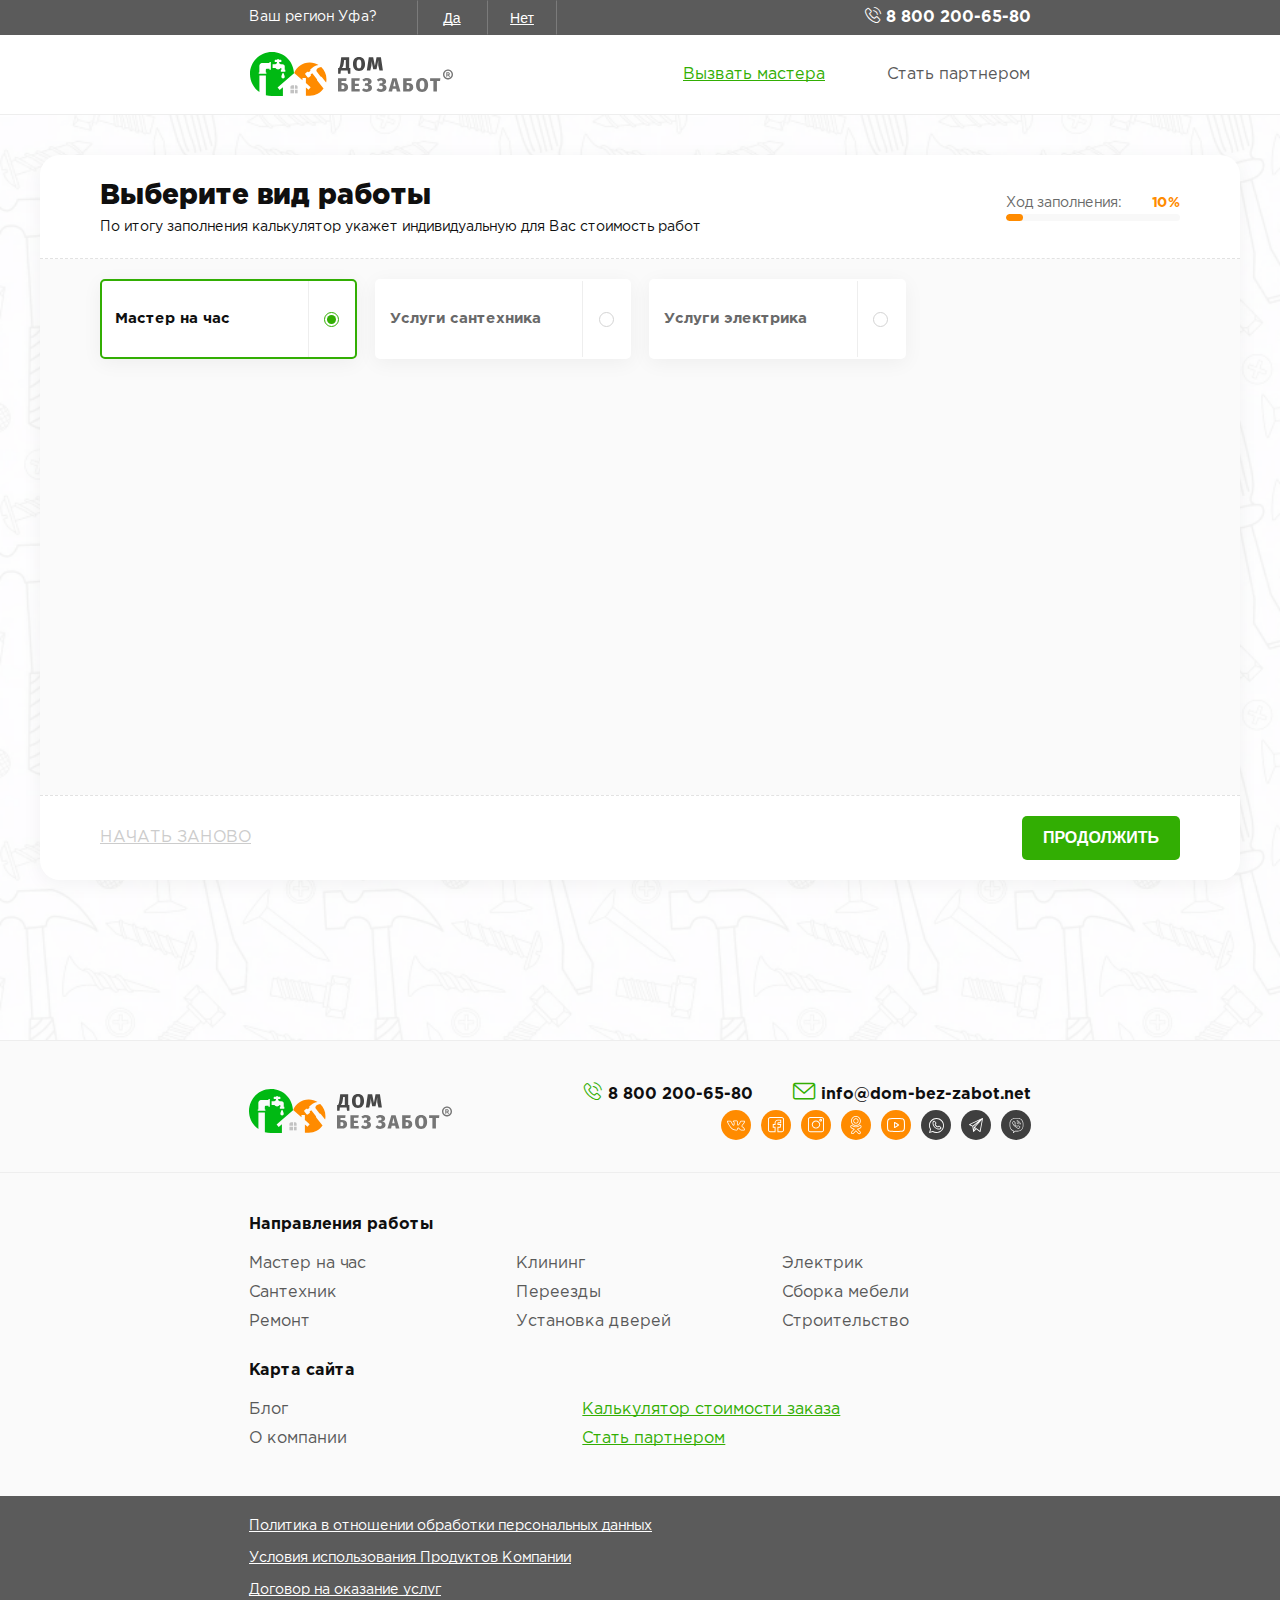
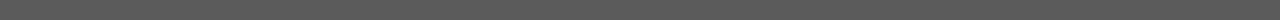
==== commit 0cd5e7a5: "правки 1.2" ====
--- a/calculator.html
+++ b/calculator.html
@@ -1 +1 @@
-<!DOCTYPE html><html lang="ru"><head>    <meta charset="UTF-8">    <meta name="viewport" content="width=device-width, initial-scale=1.0">    <title>dbz</title>    <meta name="description" content="dbz">    <link rel="canonical" href="index.html" />    <meta name="robots" content="index,follow">    <meta property="og:title" content="dbz" />    <meta property="og:url" content="index.html" />    <meta property="og:description" content="dbz" />    <link rel="icon" type="image/png" href="img/favicon.png" />    <link rel="shortcut icon" type="image/x-icon" href="img/favicon.ico" />    <meta property="og:type" content="website" />    <link rel="stylesheet" href="https://unpkg.com/swiper/swiper-bundle.min.css">    <link rel="stylesheet" href="css/style.min.css"></head>  <body>  <span class="fond" id="fond"></span>  <div class="top-header">  <div class="container">    <div class="row">      <div class="col grids-6">        <div class="top-header__region">          <div class="top-header__region-title">Ваш регион Уфа?</div>          <div class="top-header__region-btns">            <button class="btn top-header__region-btn">Да</button>            <button class="btn top-header__region-btn">Нет</button>          </div>        </div>      </div>      <div class="col grids-6 ta-right">        <a class="top-header__phone" href="tel:88888888888">          <i class="icon-phone"></i>          <span>8 800 200-65-80</span>        </a>      </div>    </div>  </div></div><header class="header">    <div class="container">      <nav class="navbar">        <a class="logo logo__header navbar__logo" href="/">          <svg class="logo-icon" viewBox="0 0 203 45">            <path d="M47.6172 37.7344H44.9219V41.3281H47.6172V37.7344Z" fill="#C2C2C2"/>            <path d="M44.0234 37.7344H40.4297V41.3281H44.0234V37.7344Z" fill="#C2C2C2"/>            <path fill-rule="evenodd" clip-rule="evenodd" d="M46.2657 33.2422H44.9219V36.8359H47.6172V35.0336C47.6172 34.0525 47.0092 33.2422 46.2657 33.2422Z" fill="#C2C2C2"/>            <path fill-rule="evenodd" clip-rule="evenodd" d="M42.2316 33.2422H44.0234V36.8359H40.4297V35.0336C40.4297 34.0525 41.2404 33.2422 42.2316 33.2422Z" fill="#C2C2C2"/>            <path fill-rule="evenodd" clip-rule="evenodd" d="M27.5882 35.4297L44.0234 21.2217C43.605 9.479 33.9671 0 22.236 0H21.8074C9.81724 0 0 9.90143 0 22.0066C0 29.4728 3.73759 36.1038 9.40868 40.0885V23.5663H15.8674V43.1878C17.7611 43.7313 19.7445 44.0234 21.8078 44.0234H32.9007V35.1578L29.7014 37.9252L27.5882 35.4297ZM20.8321 17.7198H19.4566V16.7941H16.8153H16.6958C16.2074 16.7941 15.809 17.2065 15.809 17.6996V18.0013V20.4468H16.4169V21.8252H8.74238V20.4468H9.35031V17.4181V14.158C9.35031 14.1278 9.35031 14.0976 9.35031 14.0675C9.35031 14.0472 9.35031 14.0171 9.35031 13.9869C9.36016 13.9567 9.36016 13.9365 9.36016 13.9063C9.36016 13.8761 9.36016 13.846 9.37 13.8257C9.37 13.7955 9.37 13.7654 9.37985 13.7451C9.37985 13.715 9.37985 13.6848 9.38969 13.6646C9.38969 13.6344 9.39954 13.6042 9.39954 13.584C9.40938 13.5538 9.40938 13.5236 9.41958 13.5034C9.41958 13.4732 9.42942 13.4431 9.42942 13.4228C9.43927 13.3926 9.44946 13.3724 9.44946 13.3422C9.45966 13.3121 9.46951 13.2918 9.46951 13.2617C9.47935 13.2414 9.48955 13.2113 9.49939 13.1914C9.49939 13.1612 9.50924 13.141 9.51943 13.1108C9.52928 13.0906 9.53948 13.0604 9.54932 13.0405C9.55917 13.0103 9.56936 12.9901 9.57921 12.9599C9.58905 12.9397 9.59925 12.9095 9.60909 12.8896C9.61894 12.8595 9.62914 12.8392 9.63898 12.8194C9.64882 12.7892 9.65902 12.7689 9.66887 12.7487C9.68891 12.6983 9.7188 12.6483 9.73849 12.6078C9.75853 12.5776 9.76837 12.5574 9.77822 12.5375C9.78806 12.5176 9.8081 12.4871 9.81795 12.4672C9.82815 12.447 9.84784 12.4267 9.85803 12.3966C9.87807 12.3763 9.88792 12.3565 9.90796 12.3362C9.91781 12.316 9.93785 12.2961 9.94769 12.2659C9.96773 12.2457 9.97758 12.2255 9.99762 12.2056C10.0275 12.1655 10.0574 12.125 10.0873 12.0849C10.1073 12.0647 10.127 12.0444 10.1372 12.0246C10.1573 12.0043 10.1769 11.9844 10.1871 11.9642C10.2072 11.944 10.2272 11.9241 10.2469 11.9039C10.267 11.8939 10.2768 11.8737 10.2968 11.8535C10.3366 11.8133 10.3767 11.7832 10.4065 11.7427C10.4266 11.7225 10.4463 11.7125 10.4663 11.6923C10.4864 11.6721 10.506 11.6621 10.5261 11.6419C10.5461 11.6217 10.5658 11.6117 10.5859 11.5915C10.6059 11.5712 10.6256 11.5613 10.6456 11.5411C10.6755 11.5311 10.6956 11.5109 10.7153 11.5006C10.7353 11.4804 10.7553 11.4704 10.775 11.4502C10.7951 11.4403 10.825 11.42 10.8446 11.4101C10.8643 11.4002 10.8844 11.3799 10.9044 11.37C10.9343 11.3497 10.9543 11.3398 10.9744 11.3299C10.9944 11.3199 11.0243 11.2997 11.044 11.2894C11.0637 11.2791 11.0939 11.2692 11.1136 11.2493C11.1337 11.2393 11.1537 11.229 11.1836 11.2191C11.2036 11.2092 11.2335 11.1989 11.2532 11.179C11.2733 11.1691 11.3031 11.1588 11.3232 11.1488C11.3531 11.1389 11.3731 11.1286 11.403 11.1187C11.423 11.1087 11.4427 11.0984 11.4726 11.0885C11.4927 11.0885 11.5225 11.0785 11.5426 11.0682C11.5725 11.0583 11.5925 11.048 11.6224 11.0381C11.6424 11.0381 11.6723 11.0281 11.7022 11.0178C11.7223 11.0079 11.7521 11.0079 11.7718 10.9976C11.8017 10.9877 11.8218 10.9877 11.8516 10.9774C11.8815 10.9674 11.9016 10.9674 11.9315 10.9571C11.9614 10.9571 11.9814 10.9472 12.0113 10.9472C12.0313 10.9373 12.0612 10.9373 12.0911 10.927C12.121 10.927 12.141 10.927 12.1709 10.917C12.2008 10.917 12.2208 10.917 12.2507 10.9071C12.2806 10.9071 12.3007 10.9071 12.3305 10.9071C12.3604 10.8971 12.3903 10.8971 12.4104 10.8971C12.4402 10.8971 12.4701 10.8971 12.5 10.8971C12.5201 10.8971 12.5499 10.8971 12.5798 10.8971H15.8093H19.4573V9.97136H20.8328V17.7198H20.8321ZM33.0613 26.5045C32.1443 26.5045 31.4067 25.7498 31.4067 24.834C31.4067 23.9082 32.503 20.7989 33.0613 20.7989C33.6197 20.7989 34.716 23.9082 34.716 24.834C34.7157 25.7498 33.9681 26.5045 33.0613 26.5045ZM25.4367 15.989H22.6063V12.3668H25.4367C25.8056 11.8233 26.3238 11.4108 26.9416 11.1794V9.99195H25.2873C24.9684 9.99195 24.7089 9.73033 24.7089 9.40836V8.42223C24.7089 8.10027 24.968 7.83865 25.2873 7.83865H26.9915C27.1311 7.38605 27.5597 7.04385 28.058 7.04385C28.5562 7.04385 28.975 7.38605 29.1244 7.83865H30.8286C31.1475 7.83865 31.4067 8.10027 31.4067 8.42223V9.40836C31.4067 9.73033 31.1475 9.99195 30.8286 9.99195H29.1641V11.1794C29.7822 11.4108 30.3104 11.8233 30.6792 12.3668H31.3072H32.6725C32.6925 12.3668 32.7126 12.3668 32.7322 12.3668C32.7421 12.3668 32.7621 12.3668 32.7822 12.3668C32.8022 12.3668 32.8121 12.3668 32.8321 12.3767C32.8521 12.3767 32.8718 12.3767 32.882 12.3767C32.9021 12.3767 32.9221 12.3767 32.9418 12.3866C32.9516 12.3866 32.9717 12.3866 32.9917 12.3866C33.0016 12.3966 33.0216 12.3966 33.0417 12.3966C33.0617 12.4065 33.0715 12.4065 33.0916 12.4065C33.1116 12.4165 33.1215 12.4165 33.1415 12.4165C33.1616 12.4264 33.1714 12.4264 33.1914 12.4367C33.2115 12.4367 33.2213 12.4367 33.2414 12.4466C33.2512 12.4466 33.2713 12.4566 33.2913 12.4566C33.3011 12.4665 33.3212 12.4665 33.3412 12.4768C33.3511 12.4768 33.3711 12.4867 33.381 12.497C33.401 12.497 33.4108 12.507 33.4309 12.507C33.4509 12.5169 33.4608 12.5272 33.4808 12.5272C33.4907 12.5371 33.5107 12.5474 33.5205 12.5474C33.5406 12.5574 33.5504 12.5677 33.5705 12.5677C33.6004 12.5879 33.6302 12.5978 33.6601 12.6181C33.67 12.628 33.69 12.6383 33.6999 12.6383C33.7199 12.6483 33.7298 12.6586 33.7396 12.6685C33.7596 12.6784 33.7695 12.6887 33.7895 12.6987C33.7994 12.7086 33.8096 12.7086 33.8296 12.7189C33.8395 12.7288 33.8595 12.7391 33.8693 12.7491C33.8792 12.759 33.8985 12.7693 33.9084 12.7792C33.9383 12.7995 33.9583 12.8197 33.9882 12.8396C33.998 12.8495 34.0082 12.8598 34.0181 12.8797C34.0381 12.8896 34.048 12.8999 34.0582 12.9099C34.0683 12.9198 34.088 12.9301 34.0979 12.94C34.1077 12.95 34.1179 12.9702 34.1278 12.9802C34.1577 13.0004 34.1777 13.0206 34.1977 13.0508C34.2076 13.0607 34.2178 13.071 34.2375 13.0909C34.2473 13.1009 34.2575 13.1111 34.2674 13.1211C34.2772 13.1413 34.2874 13.1513 34.2972 13.1612C34.3071 13.1814 34.3173 13.1914 34.3271 13.2017C34.337 13.2219 34.3472 13.2318 34.357 13.2418C34.3669 13.262 34.3771 13.272 34.3869 13.2819C34.3968 13.3021 34.4069 13.3121 34.4069 13.322C34.4168 13.3422 34.427 13.3522 34.4368 13.3724C34.4467 13.3824 34.4569 13.4026 34.4667 13.4129C34.4667 13.4228 34.4766 13.4431 34.4868 13.453C34.4966 13.4732 34.5068 13.4832 34.5068 13.5034C34.5166 13.5133 34.5268 13.5336 34.5367 13.5435C34.5367 13.5637 34.5465 13.5737 34.5567 13.5939C34.5567 13.6039 34.5666 13.6241 34.5768 13.634C34.5768 13.6543 34.5866 13.6741 34.5968 13.6844C34.5968 13.7047 34.6067 13.7146 34.6169 13.7348C34.6169 13.7448 34.6267 13.765 34.6267 13.7853C34.6365 13.7952 34.6365 13.8154 34.6467 13.8254C34.6467 13.8456 34.6566 13.8655 34.6566 13.8758C34.6664 13.896 34.6664 13.9159 34.6766 13.9262C34.6766 13.9464 34.6766 13.9666 34.6865 13.9766C34.6865 13.9968 34.6963 14.0167 34.6963 14.027C34.6963 14.0472 34.7062 14.0671 34.7062 14.0774C34.7062 14.0976 34.7062 14.1175 34.716 14.1278C34.716 14.148 34.716 14.1683 34.716 14.1782C34.7259 14.1985 34.7259 14.2183 34.7259 14.2386C34.7259 14.2485 34.7259 14.2687 34.7357 14.289C34.7357 14.3092 34.7357 14.3191 34.7357 14.3394C34.7357 14.3596 34.7357 14.3795 34.7357 14.3898C34.7357 14.41 34.7357 14.4299 34.7357 14.4501V16.5229V17.7003H35.3239V19.7631H30.8487V17.7003H31.4366V16.6336V16.563C31.4366 16.2513 31.1774 15.9893 30.8684 15.9893H30.6788C30.1008 16.8345 29.1437 17.378 28.0573 17.378C26.9715 17.378 26.0046 16.8345 25.4367 15.989Z" fill="#00B913"/>            <path fill-rule="evenodd" clip-rule="evenodd" d="M66.9779 27.1654L62.2886 21.1767L60.5592 22.5364L60.749 22.7762C61.0491 23.1462 60.9789 23.6961 60.5991 23.9959L58.7593 25.4357C58.3794 25.7355 57.8296 25.6657 57.5396 25.2957L55.3401 22.4863C55.0399 22.1064 55.1101 21.5566 55.4798 21.2666L57.3294 19.817C57.7093 19.527 58.2595 19.587 58.5491 19.9669L58.7392 20.2071L60.4689 18.8572C60.8089 18.6075 59.8291 18.0675 60.1289 17.7673C62.6685 15.2578 65.1678 13.6081 68.5471 13.0681C66.0178 11.5084 63.0582 10.6086 59.8986 10.6086H59.5684C52.5999 10.6086 46.6111 14.9678 44.1714 21.0867L52.4799 28.2056V26.036H55.8794V31.1151L60.6485 35.2045L58.5286 37.6841L55.8992 35.4345V43.743H59.8986C65.5374 43.743 70.5467 40.8733 73.5462 36.5342L67.4072 28.7054C67.058 28.255 66.918 27.6952 66.9779 27.1654Z" fill="#FF8B00"/>            <path fill-rule="evenodd" clip-rule="evenodd" d="M71.2267 15.1174C68.2371 15.6874 66.2277 16.7071 66.3575 19.0968L70.5171 24.3956C71.0468 24.4654 71.5466 24.7257 71.9064 25.1754L76.1157 30.5445C76.3358 29.4546 76.4557 28.3248 76.4557 27.175C76.4557 22.4359 74.4463 18.1469 71.2267 15.1174Z" fill="#FF8B00"/>            <path d="M99.1825 15.8811V5.34711H91.2184L90.6859 9.59597C90.1647 13.6359 89.806 15.0247 89.1114 15.8815H88.1157V21.7618H90.4886L90.8473 18.5322H97.6424L98.0131 21.7618H100.374V15.8811H99.1825ZM95.8024 15.8811H91.855C93.0356 14.9083 93.6257 13.2652 94.0196 9.21366L94.1586 7.89373H95.8024V15.8811ZM109.008 5C105.164 5 102.965 7.63911 102.965 11.9337C102.965 16.3211 105.164 18.8793 109.008 18.8793C112.839 18.8793 115.061 16.2166 115.061 11.9337C115.061 7.54662 112.839 5 109.008 5ZM109.008 7.5234C110.639 7.5234 111.392 8.73924 111.392 11.9333C111.392 15.1168 110.651 16.3555 109.008 16.3555C107.41 16.3555 106.612 15.1168 106.612 11.9333C106.612 8.73924 107.387 7.5234 109.008 7.5234ZM130.918 5.34711H126.53L124.933 14.0983L123.174 5.34711H118.81L116.837 18.5318H120.287L121.449 13.6235C121.495 11.8176 121.673 11.0638 121.5 8.99161L123.208 17.1658H126.53L128.336 8.22924C128.186 10.058 128.22 11.8528 128.279 13.6235L129.452 18.5318H132.902L130.918 5.34711Z" fill="#474747"/>            <path d="M92.815 30.9772H91.5071V28.9862H96.1955L96.5427 26.3471H88V39.5318H92.9315C95.9297 39.5318 98.1176 38.0962 98.1176 35.1332C98.1168 32.3664 96.1603 30.9772 92.815 30.9772ZM92.5372 37.0312H91.5071V33.3736H92.4563C93.88 33.3736 94.4469 34.0562 94.4469 35.168C94.4472 36.3831 93.7991 37.0312 92.5372 37.0312ZM109.771 26.3471H101.402V39.5318H109.713V37.0545H104.909V34.0562H108.845V31.6373H104.909V28.8357H109.412L109.771 26.3471ZM116.598 39.8793C119.804 39.8793 122.004 38.3163 122.004 35.8158C122.004 33.8829 120.754 32.7947 118.589 32.5749C120.673 32.135 121.622 30.9543 121.622 29.4958C121.622 27.4701 119.839 26 116.957 26C115.117 26 113.554 26.6133 112.327 27.7827L113.925 29.5307C114.816 28.8361 115.649 28.4886 116.46 28.4886C117.606 28.4886 118.034 29.1139 118.034 29.8894C118.034 30.8274 117.397 31.3715 116.217 31.3715H115.129L114.735 33.8256H116.159C117.641 33.8256 118.347 34.5082 118.347 35.6083C118.347 36.7654 117.559 37.3563 116.333 37.3563C115.326 37.3563 114.562 36.9739 113.751 36.2104L111.911 38.016C113.01 39.2191 114.468 39.8793 116.598 39.8793ZM131.096 39.8793C134.314 39.8793 136.514 38.3163 136.514 35.8158C136.514 33.8829 135.264 32.7947 133.099 32.5749C135.182 32.135 136.132 30.9543 136.132 29.4958C136.132 27.4701 134.349 26 131.467 26C129.626 26 128.063 26.6133 126.837 27.7827L128.422 29.5307C129.314 28.8361 130.147 28.4886 130.969 28.4886C132.104 28.4886 132.544 29.1139 132.544 29.8894C132.544 30.8274 131.895 31.3715 130.726 31.3715H129.638L129.245 33.8256H130.668C132.15 33.8256 132.845 34.5082 132.845 35.6083C132.845 36.7654 132.069 37.3563 130.842 37.3563C129.835 37.3563 129.071 36.9739 128.261 36.2104L126.408 38.016C127.519 39.2191 128.978 39.8793 131.096 39.8793ZM146.767 39.5318H150.483L146.582 26.3471H142.368L138.456 39.5318H142.102L142.681 36.8463H146.177L146.767 39.5318ZM143.237 34.3345L144.429 28.8477L145.633 34.3345H143.237ZM157.97 30.9772H156.662V28.9862H161.35L161.698 26.3471H153.155V39.5318H158.086C161.084 39.5318 163.272 38.0962 163.272 35.1332C163.271 32.3664 161.315 30.9772 157.97 30.9772ZM157.692 37.0312H156.662V33.3736H157.611C159.035 33.3736 159.602 34.0562 159.602 35.168C159.602 36.3831 158.965 37.0312 157.692 37.0312ZM172.078 26C168.247 26 166.047 28.6391 166.047 32.9337C166.047 37.3211 168.247 39.8793 172.078 39.8793C175.921 39.8793 178.132 37.2166 178.132 32.9337C178.132 28.5466 175.921 26 172.078 26ZM172.078 28.5234C173.71 28.5234 174.474 29.7392 174.474 32.9333C174.474 36.1168 173.733 37.3555 172.078 37.3555C170.493 37.3555 169.694 36.1168 169.694 32.9333C169.694 29.7392 170.469 28.5234 172.078 28.5234ZM190.388 26.3471H180.098V29.0214H183.397V39.5322H186.916V29.0214H190.029L190.388 26.3471Z" fill="#757575"/>            <path d="M198 17.4916C195.243 17.4916 193 19.7346 193 22.4916C193 25.2486 195.243 27.4916 198 27.4916C200.757 27.4916 203 25.2486 203 22.4916C203 19.7346 200.757 17.4916 198 17.4916ZM198 26.1155C196.002 26.1155 194.376 24.4898 194.376 22.4916C194.376 20.4934 196.002 18.8677 198 18.8677C199.998 18.8677 201.624 20.4934 201.624 22.4916C201.624 24.4898 199.998 26.1155 198 26.1155ZM199.817 21.8413C199.817 20.832 199.109 20.2049 197.968 20.2049H196.279V24.7783H197.247V23.5041H197.968C198.011 23.5041 198.056 23.503 198.102 23.5007L199.034 24.7783H200.234L199.098 23.2215C199.562 22.9319 199.817 22.4428 199.817 21.8413ZM197.968 22.5355H197.247V21.1735H197.968C198.848 21.1735 198.848 21.6761 198.848 21.8413C198.848 22.0129 198.848 22.5355 197.968 22.5355Z" fill="#757575"/>          </svg>        </a>        <ul class="navbar__nav" id="navbar-nav">          <li class="navbar__nav-link">            <a class="navbar__nav-item navbar__nav-item--underline" href="#">Вызвать мастера</a>          </li>          <li class="navbar__nav-link">            <a class="navbar__nav-item" href="#">Стать партнером</a>          </li>            <li class="navbar__nav-phone">            <a class="navbar__nav-phone-item" href="#">              <i class="icon-phone"></i>              8 800 200-65-80</a>          </li>            <li class="navbar__nav-btn">            <button class="btn btn--dark">              <span class="btn-icon" style="background-image: url('img/icons/icons.svg#appstore');"></span>              Appstore            </button>            <button class="btn btn--dark">              <span class="btn-icon" style="background-image: url('img/icons/icons.svg#gp');"></span>              google play            </button>          </li>           </ul>        <svg id="hamburger" class="hamburger" viewBox="20 20 60 60" width="40">          <path class="line top" d="m 70,33 h -40 c 0,0 -8.5,-0.149796 -8.5,8.5 0,8.649796 8.5,8.5 8.5,8.5 h 20 v -20"></path>          <path class="line middle" d="m 70,50 h -40"></path>          <path class="line bottom" d="m 30,67 h 40 c 0,0 8.5,0.149796 8.5,-8.5 0,-8.649796 -8.5,-8.5 -8.5,-8.5 h -20 v 20"></path>        </svg>              </nav>    </div></header>  <main class="main">    <div class="calculator">      <div class="calculator-container">        <div class="calculator__header calculator-content">          <div>            <h1 class="calculator__title">Выберите вид работы</h1>            <p class="calculator__subtitle">По итогу заполнения калькулятор укажет индивидуальную для Вас стоимость работ</p>          </div>                    <div class="calculator__progress">            <div class="progress">              <div class="progress__bar" role="progressbar" aria-valuenow="10" aria-valuemin="0" aria-valuemax="100" style="width: 10%"></div>            </div>            <p class="calculator__progress-title">Ход заполнения: <span class="calculator__progress-percent">10%</span></p>          </div>                  </div>        <div class="calculator__main calculator-content">          <div class="row">            <div class="col grids-3">              <input class="calculator__card-input" type="radio" name="vid-raboty" id="master-na-chas" checked>              <label for="master-na-chas" class="calculator__card calculator__card--radio">                <div class="calculator__card-title">Мастер на час</div>                <div class="calculator__card-ersatz">                  <svg width="15" height="15" viewBox="0 0 15 15" version="1.1">                    <circle cx="7.5" cy="7.5" r="7" fill="none" style="stroke:#D3D3D3;stroke-width:1px;"/>                    <circle cx="7.5" cy="7.5" r="4.5" fill="#fff"/>                  </svg>                </div>              </label>            </div>            <div class="col grids-3">              <input class="calculator__card-input" type="radio" name="vid-raboty" id="uslugi-santexnika">              <label for="uslugi-santexnika" class="calculator__card calculator__card--radio">                <div class="calculator__card-title">Услуги сантехника</div>                <div class="calculator__card-ersatz">                  <svg width="15" height="15" viewBox="0 0 15 15" version="1.1">                    <circle cx="7.5" cy="7.5" r="7" fill="none" style="stroke:#D3D3D3;stroke-width:1px;"/>                    <circle cx="7.5" cy="7.5" r="4.5" fill="#fff"/>                  </svg>                </div>              </label>            </div>            <div class="col grids-3">              <input class="calculator__card-input" type="radio" name="vid-raboty" id="uslugi-elektrika">              <label for="uslugi-elektrika" class="calculator__card calculator__card--radio">                <div class="calculator__card-title">Услуги электрика</div>                <div class="calculator__card-ersatz">                  <svg width="15" height="15" viewBox="0 0 15 15" version="1.1">                    <circle cx="7.5" cy="7.5" r="7" fill="none" style="stroke:#D3D3D3;stroke-width:1px;"/>                    <circle cx="7.5" cy="7.5" r="4.5" fill="#fff"/>                  </svg>                </div>              </label>            </div>          </div>        </div>                <div class="calculator__footer calculator-content">          <button class="btn btn--green btn--min btn-ripple">продолжить</button>          <a href="#" class="calculator__footer-anew">Начать заново</a>        </div>      </div>    </div>  </main>  <footer class="footer">  <div class="footer__border-b">    <div class="container">      <div class="footer__top">        <a class="logo footer__logo" href="#">          <svg class="logo-icon" viewBox="0 0 203 45">            <path d="M47.6172 37.7344H44.9219V41.3281H47.6172V37.7344Z" fill="#C2C2C2"/>            <path d="M44.0234 37.7344H40.4297V41.3281H44.0234V37.7344Z" fill="#C2C2C2"/>            <path fill-rule="evenodd" clip-rule="evenodd" d="M46.2657 33.2422H44.9219V36.8359H47.6172V35.0336C47.6172 34.0525 47.0092 33.2422 46.2657 33.2422Z" fill="#C2C2C2"/>            <path fill-rule="evenodd" clip-rule="evenodd" d="M42.2316 33.2422H44.0234V36.8359H40.4297V35.0336C40.4297 34.0525 41.2404 33.2422 42.2316 33.2422Z" fill="#C2C2C2"/>            <path fill-rule="evenodd" clip-rule="evenodd" d="M27.5882 35.4297L44.0234 21.2217C43.605 9.479 33.9671 0 22.236 0H21.8074C9.81724 0 0 9.90143 0 22.0066C0 29.4728 3.73759 36.1038 9.40868 40.0885V23.5663H15.8674V43.1878C17.7611 43.7313 19.7445 44.0234 21.8078 44.0234H32.9007V35.1578L29.7014 37.9252L27.5882 35.4297ZM20.8321 17.7198H19.4566V16.7941H16.8153H16.6958C16.2074 16.7941 15.809 17.2065 15.809 17.6996V18.0013V20.4468H16.4169V21.8252H8.74238V20.4468H9.35031V17.4181V14.158C9.35031 14.1278 9.35031 14.0976 9.35031 14.0675C9.35031 14.0472 9.35031 14.0171 9.35031 13.9869C9.36016 13.9567 9.36016 13.9365 9.36016 13.9063C9.36016 13.8761 9.36016 13.846 9.37 13.8257C9.37 13.7955 9.37 13.7654 9.37985 13.7451C9.37985 13.715 9.37985 13.6848 9.38969 13.6646C9.38969 13.6344 9.39954 13.6042 9.39954 13.584C9.40938 13.5538 9.40938 13.5236 9.41958 13.5034C9.41958 13.4732 9.42942 13.4431 9.42942 13.4228C9.43927 13.3926 9.44946 13.3724 9.44946 13.3422C9.45966 13.3121 9.46951 13.2918 9.46951 13.2617C9.47935 13.2414 9.48955 13.2113 9.49939 13.1914C9.49939 13.1612 9.50924 13.141 9.51943 13.1108C9.52928 13.0906 9.53948 13.0604 9.54932 13.0405C9.55917 13.0103 9.56936 12.9901 9.57921 12.9599C9.58905 12.9397 9.59925 12.9095 9.60909 12.8896C9.61894 12.8595 9.62914 12.8392 9.63898 12.8194C9.64882 12.7892 9.65902 12.7689 9.66887 12.7487C9.68891 12.6983 9.7188 12.6483 9.73849 12.6078C9.75853 12.5776 9.76837 12.5574 9.77822 12.5375C9.78806 12.5176 9.8081 12.4871 9.81795 12.4672C9.82815 12.447 9.84784 12.4267 9.85803 12.3966C9.87807 12.3763 9.88792 12.3565 9.90796 12.3362C9.91781 12.316 9.93785 12.2961 9.94769 12.2659C9.96773 12.2457 9.97758 12.2255 9.99762 12.2056C10.0275 12.1655 10.0574 12.125 10.0873 12.0849C10.1073 12.0647 10.127 12.0444 10.1372 12.0246C10.1573 12.0043 10.1769 11.9844 10.1871 11.9642C10.2072 11.944 10.2272 11.9241 10.2469 11.9039C10.267 11.8939 10.2768 11.8737 10.2968 11.8535C10.3366 11.8133 10.3767 11.7832 10.4065 11.7427C10.4266 11.7225 10.4463 11.7125 10.4663 11.6923C10.4864 11.6721 10.506 11.6621 10.5261 11.6419C10.5461 11.6217 10.5658 11.6117 10.5859 11.5915C10.6059 11.5712 10.6256 11.5613 10.6456 11.5411C10.6755 11.5311 10.6956 11.5109 10.7153 11.5006C10.7353 11.4804 10.7553 11.4704 10.775 11.4502C10.7951 11.4403 10.825 11.42 10.8446 11.4101C10.8643 11.4002 10.8844 11.3799 10.9044 11.37C10.9343 11.3497 10.9543 11.3398 10.9744 11.3299C10.9944 11.3199 11.0243 11.2997 11.044 11.2894C11.0637 11.2791 11.0939 11.2692 11.1136 11.2493C11.1337 11.2393 11.1537 11.229 11.1836 11.2191C11.2036 11.2092 11.2335 11.1989 11.2532 11.179C11.2733 11.1691 11.3031 11.1588 11.3232 11.1488C11.3531 11.1389 11.3731 11.1286 11.403 11.1187C11.423 11.1087 11.4427 11.0984 11.4726 11.0885C11.4927 11.0885 11.5225 11.0785 11.5426 11.0682C11.5725 11.0583 11.5925 11.048 11.6224 11.0381C11.6424 11.0381 11.6723 11.0281 11.7022 11.0178C11.7223 11.0079 11.7521 11.0079 11.7718 10.9976C11.8017 10.9877 11.8218 10.9877 11.8516 10.9774C11.8815 10.9674 11.9016 10.9674 11.9315 10.9571C11.9614 10.9571 11.9814 10.9472 12.0113 10.9472C12.0313 10.9373 12.0612 10.9373 12.0911 10.927C12.121 10.927 12.141 10.927 12.1709 10.917C12.2008 10.917 12.2208 10.917 12.2507 10.9071C12.2806 10.9071 12.3007 10.9071 12.3305 10.9071C12.3604 10.8971 12.3903 10.8971 12.4104 10.8971C12.4402 10.8971 12.4701 10.8971 12.5 10.8971C12.5201 10.8971 12.5499 10.8971 12.5798 10.8971H15.8093H19.4573V9.97136H20.8328V17.7198H20.8321ZM33.0613 26.5045C32.1443 26.5045 31.4067 25.7498 31.4067 24.834C31.4067 23.9082 32.503 20.7989 33.0613 20.7989C33.6197 20.7989 34.716 23.9082 34.716 24.834C34.7157 25.7498 33.9681 26.5045 33.0613 26.5045ZM25.4367 15.989H22.6063V12.3668H25.4367C25.8056 11.8233 26.3238 11.4108 26.9416 11.1794V9.99195H25.2873C24.9684 9.99195 24.7089 9.73033 24.7089 9.40836V8.42223C24.7089 8.10027 24.968 7.83865 25.2873 7.83865H26.9915C27.1311 7.38605 27.5597 7.04385 28.058 7.04385C28.5562 7.04385 28.975 7.38605 29.1244 7.83865H30.8286C31.1475 7.83865 31.4067 8.10027 31.4067 8.42223V9.40836C31.4067 9.73033 31.1475 9.99195 30.8286 9.99195H29.1641V11.1794C29.7822 11.4108 30.3104 11.8233 30.6792 12.3668H31.3072H32.6725C32.6925 12.3668 32.7126 12.3668 32.7322 12.3668C32.7421 12.3668 32.7621 12.3668 32.7822 12.3668C32.8022 12.3668 32.8121 12.3668 32.8321 12.3767C32.8521 12.3767 32.8718 12.3767 32.882 12.3767C32.9021 12.3767 32.9221 12.3767 32.9418 12.3866C32.9516 12.3866 32.9717 12.3866 32.9917 12.3866C33.0016 12.3966 33.0216 12.3966 33.0417 12.3966C33.0617 12.4065 33.0715 12.4065 33.0916 12.4065C33.1116 12.4165 33.1215 12.4165 33.1415 12.4165C33.1616 12.4264 33.1714 12.4264 33.1914 12.4367C33.2115 12.4367 33.2213 12.4367 33.2414 12.4466C33.2512 12.4466 33.2713 12.4566 33.2913 12.4566C33.3011 12.4665 33.3212 12.4665 33.3412 12.4768C33.3511 12.4768 33.3711 12.4867 33.381 12.497C33.401 12.497 33.4108 12.507 33.4309 12.507C33.4509 12.5169 33.4608 12.5272 33.4808 12.5272C33.4907 12.5371 33.5107 12.5474 33.5205 12.5474C33.5406 12.5574 33.5504 12.5677 33.5705 12.5677C33.6004 12.5879 33.6302 12.5978 33.6601 12.6181C33.67 12.628 33.69 12.6383 33.6999 12.6383C33.7199 12.6483 33.7298 12.6586 33.7396 12.6685C33.7596 12.6784 33.7695 12.6887 33.7895 12.6987C33.7994 12.7086 33.8096 12.7086 33.8296 12.7189C33.8395 12.7288 33.8595 12.7391 33.8693 12.7491C33.8792 12.759 33.8985 12.7693 33.9084 12.7792C33.9383 12.7995 33.9583 12.8197 33.9882 12.8396C33.998 12.8495 34.0082 12.8598 34.0181 12.8797C34.0381 12.8896 34.048 12.8999 34.0582 12.9099C34.0683 12.9198 34.088 12.9301 34.0979 12.94C34.1077 12.95 34.1179 12.9702 34.1278 12.9802C34.1577 13.0004 34.1777 13.0206 34.1977 13.0508C34.2076 13.0607 34.2178 13.071 34.2375 13.0909C34.2473 13.1009 34.2575 13.1111 34.2674 13.1211C34.2772 13.1413 34.2874 13.1513 34.2972 13.1612C34.3071 13.1814 34.3173 13.1914 34.3271 13.2017C34.337 13.2219 34.3472 13.2318 34.357 13.2418C34.3669 13.262 34.3771 13.272 34.3869 13.2819C34.3968 13.3021 34.4069 13.3121 34.4069 13.322C34.4168 13.3422 34.427 13.3522 34.4368 13.3724C34.4467 13.3824 34.4569 13.4026 34.4667 13.4129C34.4667 13.4228 34.4766 13.4431 34.4868 13.453C34.4966 13.4732 34.5068 13.4832 34.5068 13.5034C34.5166 13.5133 34.5268 13.5336 34.5367 13.5435C34.5367 13.5637 34.5465 13.5737 34.5567 13.5939C34.5567 13.6039 34.5666 13.6241 34.5768 13.634C34.5768 13.6543 34.5866 13.6741 34.5968 13.6844C34.5968 13.7047 34.6067 13.7146 34.6169 13.7348C34.6169 13.7448 34.6267 13.765 34.6267 13.7853C34.6365 13.7952 34.6365 13.8154 34.6467 13.8254C34.6467 13.8456 34.6566 13.8655 34.6566 13.8758C34.6664 13.896 34.6664 13.9159 34.6766 13.9262C34.6766 13.9464 34.6766 13.9666 34.6865 13.9766C34.6865 13.9968 34.6963 14.0167 34.6963 14.027C34.6963 14.0472 34.7062 14.0671 34.7062 14.0774C34.7062 14.0976 34.7062 14.1175 34.716 14.1278C34.716 14.148 34.716 14.1683 34.716 14.1782C34.7259 14.1985 34.7259 14.2183 34.7259 14.2386C34.7259 14.2485 34.7259 14.2687 34.7357 14.289C34.7357 14.3092 34.7357 14.3191 34.7357 14.3394C34.7357 14.3596 34.7357 14.3795 34.7357 14.3898C34.7357 14.41 34.7357 14.4299 34.7357 14.4501V16.5229V17.7003H35.3239V19.7631H30.8487V17.7003H31.4366V16.6336V16.563C31.4366 16.2513 31.1774 15.9893 30.8684 15.9893H30.6788C30.1008 16.8345 29.1437 17.378 28.0573 17.378C26.9715 17.378 26.0046 16.8345 25.4367 15.989Z" fill="#00B913"/>            <path fill-rule="evenodd" clip-rule="evenodd" d="M66.9779 27.1654L62.2886 21.1767L60.5592 22.5364L60.749 22.7762C61.0491 23.1462 60.9789 23.6961 60.5991 23.9959L58.7593 25.4357C58.3794 25.7355 57.8296 25.6657 57.5396 25.2957L55.3401 22.4863C55.0399 22.1064 55.1101 21.5566 55.4798 21.2666L57.3294 19.817C57.7093 19.527 58.2595 19.587 58.5491 19.9669L58.7392 20.2071L60.4689 18.8572C60.8089 18.6075 59.8291 18.0675 60.1289 17.7673C62.6685 15.2578 65.1678 13.6081 68.5471 13.0681C66.0178 11.5084 63.0582 10.6086 59.8986 10.6086H59.5684C52.5999 10.6086 46.6111 14.9678 44.1714 21.0867L52.4799 28.2056V26.036H55.8794V31.1151L60.6485 35.2045L58.5286 37.6841L55.8992 35.4345V43.743H59.8986C65.5374 43.743 70.5467 40.8733 73.5462 36.5342L67.4072 28.7054C67.058 28.255 66.918 27.6952 66.9779 27.1654Z" fill="#FF8B00"/>            <path fill-rule="evenodd" clip-rule="evenodd" d="M71.2267 15.1174C68.2371 15.6874 66.2277 16.7071 66.3575 19.0968L70.5171 24.3956C71.0468 24.4654 71.5466 24.7257 71.9064 25.1754L76.1157 30.5445C76.3358 29.4546 76.4557 28.3248 76.4557 27.175C76.4557 22.4359 74.4463 18.1469 71.2267 15.1174Z" fill="#FF8B00"/>            <path d="M99.1825 15.8811V5.34711H91.2184L90.6859 9.59597C90.1647 13.6359 89.806 15.0247 89.1114 15.8815H88.1157V21.7618H90.4886L90.8473 18.5322H97.6424L98.0131 21.7618H100.374V15.8811H99.1825ZM95.8024 15.8811H91.855C93.0356 14.9083 93.6257 13.2652 94.0196 9.21366L94.1586 7.89373H95.8024V15.8811ZM109.008 5C105.164 5 102.965 7.63911 102.965 11.9337C102.965 16.3211 105.164 18.8793 109.008 18.8793C112.839 18.8793 115.061 16.2166 115.061 11.9337C115.061 7.54662 112.839 5 109.008 5ZM109.008 7.5234C110.639 7.5234 111.392 8.73924 111.392 11.9333C111.392 15.1168 110.651 16.3555 109.008 16.3555C107.41 16.3555 106.612 15.1168 106.612 11.9333C106.612 8.73924 107.387 7.5234 109.008 7.5234ZM130.918 5.34711H126.53L124.933 14.0983L123.174 5.34711H118.81L116.837 18.5318H120.287L121.449 13.6235C121.495 11.8176 121.673 11.0638 121.5 8.99161L123.208 17.1658H126.53L128.336 8.22924C128.186 10.058 128.22 11.8528 128.279 13.6235L129.452 18.5318H132.902L130.918 5.34711Z" fill="#474747"/>            <path d="M92.815 30.9772H91.5071V28.9862H96.1955L96.5427 26.3471H88V39.5318H92.9315C95.9297 39.5318 98.1176 38.0962 98.1176 35.1332C98.1168 32.3664 96.1603 30.9772 92.815 30.9772ZM92.5372 37.0312H91.5071V33.3736H92.4563C93.88 33.3736 94.4469 34.0562 94.4469 35.168C94.4472 36.3831 93.7991 37.0312 92.5372 37.0312ZM109.771 26.3471H101.402V39.5318H109.713V37.0545H104.909V34.0562H108.845V31.6373H104.909V28.8357H109.412L109.771 26.3471ZM116.598 39.8793C119.804 39.8793 122.004 38.3163 122.004 35.8158C122.004 33.8829 120.754 32.7947 118.589 32.5749C120.673 32.135 121.622 30.9543 121.622 29.4958C121.622 27.4701 119.839 26 116.957 26C115.117 26 113.554 26.6133 112.327 27.7827L113.925 29.5307C114.816 28.8361 115.649 28.4886 116.46 28.4886C117.606 28.4886 118.034 29.1139 118.034 29.8894C118.034 30.8274 117.397 31.3715 116.217 31.3715H115.129L114.735 33.8256H116.159C117.641 33.8256 118.347 34.5082 118.347 35.6083C118.347 36.7654 117.559 37.3563 116.333 37.3563C115.326 37.3563 114.562 36.9739 113.751 36.2104L111.911 38.016C113.01 39.2191 114.468 39.8793 116.598 39.8793ZM131.096 39.8793C134.314 39.8793 136.514 38.3163 136.514 35.8158C136.514 33.8829 135.264 32.7947 133.099 32.5749C135.182 32.135 136.132 30.9543 136.132 29.4958C136.132 27.4701 134.349 26 131.467 26C129.626 26 128.063 26.6133 126.837 27.7827L128.422 29.5307C129.314 28.8361 130.147 28.4886 130.969 28.4886C132.104 28.4886 132.544 29.1139 132.544 29.8894C132.544 30.8274 131.895 31.3715 130.726 31.3715H129.638L129.245 33.8256H130.668C132.15 33.8256 132.845 34.5082 132.845 35.6083C132.845 36.7654 132.069 37.3563 130.842 37.3563C129.835 37.3563 129.071 36.9739 128.261 36.2104L126.408 38.016C127.519 39.2191 128.978 39.8793 131.096 39.8793ZM146.767 39.5318H150.483L146.582 26.3471H142.368L138.456 39.5318H142.102L142.681 36.8463H146.177L146.767 39.5318ZM143.237 34.3345L144.429 28.8477L145.633 34.3345H143.237ZM157.97 30.9772H156.662V28.9862H161.35L161.698 26.3471H153.155V39.5318H158.086C161.084 39.5318 163.272 38.0962 163.272 35.1332C163.271 32.3664 161.315 30.9772 157.97 30.9772ZM157.692 37.0312H156.662V33.3736H157.611C159.035 33.3736 159.602 34.0562 159.602 35.168C159.602 36.3831 158.965 37.0312 157.692 37.0312ZM172.078 26C168.247 26 166.047 28.6391 166.047 32.9337C166.047 37.3211 168.247 39.8793 172.078 39.8793C175.921 39.8793 178.132 37.2166 178.132 32.9337C178.132 28.5466 175.921 26 172.078 26ZM172.078 28.5234C173.71 28.5234 174.474 29.7392 174.474 32.9333C174.474 36.1168 173.733 37.3555 172.078 37.3555C170.493 37.3555 169.694 36.1168 169.694 32.9333C169.694 29.7392 170.469 28.5234 172.078 28.5234ZM190.388 26.3471H180.098V29.0214H183.397V39.5322H186.916V29.0214H190.029L190.388 26.3471Z" fill="#757575"/>            <path d="M198 17.4916C195.243 17.4916 193 19.7346 193 22.4916C193 25.2486 195.243 27.4916 198 27.4916C200.757 27.4916 203 25.2486 203 22.4916C203 19.7346 200.757 17.4916 198 17.4916ZM198 26.1155C196.002 26.1155 194.376 24.4898 194.376 22.4916C194.376 20.4934 196.002 18.8677 198 18.8677C199.998 18.8677 201.624 20.4934 201.624 22.4916C201.624 24.4898 199.998 26.1155 198 26.1155ZM199.817 21.8413C199.817 20.832 199.109 20.2049 197.968 20.2049H196.279V24.7783H197.247V23.5041H197.968C198.011 23.5041 198.056 23.503 198.102 23.5007L199.034 24.7783H200.234L199.098 23.2215C199.562 22.9319 199.817 22.4428 199.817 21.8413ZM197.968 22.5355H197.247V21.1735H197.968C198.848 21.1735 198.848 21.6761 198.848 21.8413C198.848 22.0129 198.848 22.5355 197.968 22.5355Z" fill="#757575"/>          </svg>        </a>          <div class="footer__top-contacts">          <a class="footer__top-link" href="#">            <i class="icon-phone"></i>            8 800 200-65-80          </a>              <a class="footer__top-link" href="#">                    <i class="icon-email"></i>            info@dom-bez-zabot.net          </a>              <ul class="social footer__top-social">            <li class="social__link">              <a class="social__link-item" href="#">                <svg width="18" height="11" viewBox="0 0 18 11">                  <path fill="white" d="M17.2002 8.09336C16.8087 7.64759 16.3663 7.24959 15.9385 6.86467C15.7882 6.72938 15.6327 6.58947 15.4829 6.45057C15.4829 6.45054 15.4828 6.4505 15.4828 6.45047C15.2813 6.26381 15.1827 6.13132 15.1724 6.03346C15.1623 5.93727 15.2315 5.79456 15.3906 5.58362C15.6286 5.26634 15.8823 4.94852 16.1277 4.64119C16.3458 4.36799 16.5713 4.08548 16.7874 3.80136L16.8359 3.73757C17.2576 3.18309 17.6936 2.60975 17.9273 1.91106C17.994 1.71073 18.0633 1.41429 17.8962 1.15405C17.729 0.893747 17.419 0.816598 17.2005 0.781262C17.0938 0.763895 16.9926 0.762459 16.8984 0.762459L14.163 0.760155C13.6901 0.752674 13.362 0.96562 13.1832 1.39325C13.0401 1.73478 12.8711 2.13058 12.6753 2.50604C12.3007 3.23088 11.8247 4.06574 11.1348 4.76132L11.1042 4.79232C11.0572 4.83994 10.9805 4.91783 10.941 4.93569C10.8663 4.89107 10.7801 4.63588 10.784 4.50219C10.7841 4.49888 10.7841 4.49561 10.7841 4.49233L10.7817 1.48974C10.7817 1.47447 10.7806 1.45921 10.7784 1.44408C10.7171 1.01572 10.5975 0.586284 9.88382 0.452491C9.86093 0.448182 9.83766 0.446045 9.81438 0.446045H6.969C6.43367 0.446045 6.15052 0.67893 5.92352 0.93142C5.85781 1.00503 5.68322 1.20048 5.77217 1.43941C5.86217 1.68118 6.13034 1.72944 6.21837 1.74527C6.52845 1.80118 6.6888 1.96767 6.73844 2.28595C6.83656 2.90438 6.84859 3.56597 6.77634 4.36696C6.7562 4.58201 6.71872 4.74546 6.65825 4.88139C6.64152 4.91903 6.62682 4.94234 6.61655 4.95607C6.60017 4.94979 6.57468 4.93777 6.53939 4.91482C6.32149 4.77318 6.15727 4.55299 5.99847 4.34011C5.36418 3.48935 4.83064 2.54973 4.36718 1.46713C4.17631 1.0235 3.81751 0.775718 3.35752 0.769306C2.48114 0.755446 1.67061 0.75578 0.880432 0.770375C0.507739 0.77652 0.246386 0.887969 0.103511 1.10168C-0.039541 1.3158 -0.0343027 1.5888 0.11912 1.91323C1.21586 4.23006 2.2117 5.91546 3.34796 7.3781C4.14801 8.40784 4.95337 9.12262 5.88245 9.6276C6.85861 10.1581 7.9595 10.4181 9.23666 10.4181C9.38189 10.4181 9.52965 10.4147 9.67938 10.408C10.4673 10.3739 10.7879 10.0761 10.8229 9.34706C10.8425 8.96174 10.8877 8.6496 11.0443 8.37841C11.0881 8.3025 11.1375 8.2516 11.1765 8.24228C11.2179 8.23246 11.2913 8.25654 11.373 8.30694C11.5223 8.39905 11.6509 8.52396 11.7566 8.63361C11.8638 8.74506 11.972 8.86018 12.0768 8.9715C12.2998 9.20852 12.5304 9.45363 12.772 9.68742C13.3185 10.2166 13.9484 10.4593 14.6451 10.4084L17.1484 10.4095C17.1485 10.4095 17.1485 10.4095 17.1485 10.4095C17.1565 10.4095 17.1644 10.4093 17.1724 10.4088C17.4611 10.3905 17.7108 10.2387 17.8574 9.99204C18.0339 9.69507 18.0312 9.3189 17.8501 8.98542C17.6611 8.63872 17.4159 8.3403 17.2002 8.09336ZM17.233 9.65709C17.1984 9.71517 17.1559 9.72576 17.1339 9.7283L14.6311 9.7272C14.631 9.7272 14.631 9.7272 14.6308 9.7272C14.621 9.7272 14.6111 9.72756 14.6013 9.72837C14.1082 9.76737 13.6891 9.60272 13.2838 9.21029C13.0539 8.98779 12.829 8.74876 12.6115 8.51758C12.5055 8.40493 12.3959 8.2884 12.2858 8.17391C12.1493 8.03224 11.9805 7.86942 11.7636 7.73563C11.4389 7.53541 11.1698 7.54145 11.0013 7.5818C10.8346 7.62171 10.5975 7.7356 10.4156 8.05101C10.1799 8.4591 10.1279 8.89936 10.1067 9.31526C10.0945 9.56962 10.0492 9.63682 10.0303 9.65389C10.0055 9.67626 9.9227 9.71561 9.64634 9.7276C8.31827 9.78691 7.20374 9.56097 6.23859 9.03639C5.39898 8.58004 4.66379 7.92453 3.92498 6.97365C2.82019 5.55159 1.84811 3.90479 0.773205 1.63405C0.734252 1.55179 0.722228 1.50046 0.718748 1.47297C0.74617 1.46442 0.799748 1.45317 0.893686 1.45153C1.67585 1.43714 2.47791 1.43673 3.34637 1.45049C3.46527 1.45216 3.60066 1.48606 3.70318 1.72436C4.18742 2.85552 4.7468 3.83993 5.41336 4.73394C5.59034 4.97123 5.81063 5.2666 6.13438 5.47705C6.43093 5.66995 6.67157 5.66074 6.82127 5.61905C6.97104 5.57734 7.17888 5.46145 7.31887 5.14657C7.40919 4.94361 7.46379 4.71507 7.49082 4.42631C7.56806 3.56954 7.55435 2.85723 7.44776 2.18536C7.37263 1.70399 7.11099 1.35625 6.69886 1.17867C6.77205 1.14246 6.85453 1.12737 6.96907 1.12737H9.77726C9.93525 1.16103 9.96654 1.20058 9.97726 1.2141C10.0228 1.27158 10.0488 1.40754 10.0647 1.51378L10.0671 4.48869C10.0607 4.77388 10.2066 5.40637 10.7034 5.57981C10.7075 5.58125 10.7116 5.58258 10.7157 5.58385C11.1679 5.72426 11.4671 5.42097 11.6277 5.25802L11.6563 5.2291C12.412 4.46712 12.9209 3.57679 13.3185 2.80746C13.5257 2.41019 13.7012 1.99926 13.8496 1.64504C13.9239 1.46739 13.9914 1.43814 14.1527 1.44138C14.1549 1.44144 14.157 1.44144 14.1593 1.44144L16.8982 1.44375C16.9619 1.44375 17.0283 1.44445 17.0799 1.45283C17.2104 1.47394 17.2642 1.49966 17.2819 1.51031C17.2837 1.53005 17.2833 1.58683 17.2439 1.70532C17.0452 2.29944 16.6612 2.80422 16.2548 3.33866L16.2062 3.40255C15.9951 3.68016 15.7721 3.95947 15.5564 4.22962C15.3079 4.54093 15.051 4.86279 14.8074 5.18762C14.2866 5.87792 14.3323 6.33601 14.9823 6.93825C15.1359 7.08069 15.2933 7.22237 15.4456 7.35937C15.8774 7.74789 16.2852 8.11483 16.6492 8.52917C16.8397 8.7474 17.0557 9.00947 17.2132 9.2983C17.2953 9.44949 17.2751 9.58609 17.233 9.65709Z"/>                </svg>              </a>            </li>            <li class="social__link">              <a class="social__link-item" href="#">                <svg width="16" height="16" viewBox="0 0 16 16">                  <path fill="white" d="M2.34375 15.1998H7.5625V9.79674H5.6875V8.01551H7.5625V5.78898C7.5625 4.56126 8.61389 3.56245 9.90625 3.56245H12.25V5.34368H10.375C9.85803 5.34368 9.4375 5.74318 9.4375 6.23429V8.01551H12.1654L11.8529 9.79674H9.4375V15.1998H13.6562C14.9486 15.1998 16 14.201 16 12.9733V2.22653C16 0.998808 14.9486 0 13.6562 0H2.34375C1.05139 0 0 0.998808 0 2.22653V12.9733C0 14.201 1.05139 15.1998 2.34375 15.1998ZM0.9375 2.22653C0.9375 1.48992 1.56836 0.890613 2.34375 0.890613H13.6562C14.4316 0.890613 15.0625 1.48992 15.0625 2.22653V12.9733C15.0625 13.7099 14.4316 14.3092 13.6562 14.3092H10.375V10.6874H12.6471L13.2721 7.1249H10.375V6.23429H13.1875V2.67184H9.90625C8.09692 2.67184 6.625 4.07015 6.625 5.78898V7.1249H4.75V10.6874H6.625V14.3092H2.34375C1.56836 14.3092 0.9375 13.7099 0.9375 12.9733V2.22653Z"/>                </svg>              </a>            </li>            <li class="social__link">              <a class="social__link-item" href="#">                <svg width="16" height="16" viewBox="0 0 16 16">                  <path fill="white" d="M2.34064 15.1796H13.6381C14.9288 15.1796 15.9788 14.1821 15.9788 12.9561V2.22358C15.9788 0.997484 14.9288 0 13.6381 0H2.34064C1.05 0 0 0.997484 0 2.22358V12.9561C0 14.1821 1.05 15.1796 2.34064 15.1796ZM0.936257 2.22358C0.936257 1.48794 1.56628 0.889432 2.34064 0.889432H13.6381C14.4125 0.889432 15.0425 1.48794 15.0425 2.22358V12.9561C15.0425 13.6917 14.4125 14.2902 13.6381 14.2902H2.34064C1.56628 14.2902 0.936257 13.6917 0.936257 12.9561V2.22358Z"/>                  <path fill="white" d="M7.98952 11.5923C10.3126 11.5923 12.2027 9.79675 12.2027 7.58984C12.2027 5.38294 10.3126 3.5874 7.98952 3.5874C5.66644 3.5874 3.77637 5.38294 3.77637 7.58984C3.77637 9.79675 5.66644 11.5923 7.98952 11.5923ZM7.98952 4.47683C9.79645 4.47683 11.2664 5.87329 11.2664 7.58984C11.2664 9.3064 9.79645 10.7029 7.98952 10.7029C6.1826 10.7029 4.71262 9.3064 4.71262 7.58984C4.71262 5.87329 6.1826 4.47683 7.98952 4.47683Z"/>                  <path fill="white" d="M12.6705 4.47701C13.4449 4.47701 14.0749 3.8785 14.0749 3.14286C14.0749 2.40723 13.4449 1.80872 12.6705 1.80872C11.8961 1.80872 11.2661 2.40723 11.2661 3.14286C11.2661 3.8785 11.8961 4.47701 12.6705 4.47701ZM12.6705 2.69815C12.9286 2.69815 13.1386 2.89769 13.1386 3.14286C13.1386 3.38804 12.9286 3.58758 12.6705 3.58758C12.4124 3.58758 12.2024 3.38804 12.2024 3.14286C12.2024 2.89769 12.4124 2.69815 12.6705 2.69815Z"/>                </svg>              </a>            </li>            <li class="social__link">              <a class="social__link-item" href="#">                <svg width="12" height="19" viewBox="0 0 12 20">                  <path d="M5.91032 10.3374C3.08092 10.3374 0.787109 8.02239 0.787109 5.16683C0.787109 2.31128 3.08092 0 5.91032 0C8.73971 0 11.0335 2.31501 11.0335 5.17056C11.0298 8.02239 8.73971 10.3337 5.91032 10.3374ZM5.91032 0.794037C3.51678 0.794037 1.57757 2.75117 1.57757 5.16683C1.57757 7.5825 3.51678 9.53963 5.91032 9.53963C8.30385 9.53963 10.2468 7.58622 10.2468 5.17056C10.2431 2.7549 8.30385 0.797765 5.91032 0.794037Z" fill="white"/>                  <path d="M5.9101 7.95152C4.38828 7.95152 3.15088 6.70641 3.15088 5.1668C3.15088 3.62719 4.38459 2.38208 5.9101 2.38208C7.43561 2.38208 8.66931 3.62719 8.66931 5.1668C8.66931 6.70641 7.43561 7.95152 5.9101 7.95152ZM5.9101 3.17985C4.82045 3.17985 3.94134 4.07081 3.94134 5.1668C3.94134 6.2628 4.82414 7.15376 5.9101 7.15376C6.99605 7.15376 7.87886 6.2628 7.87886 5.1668C7.87886 4.07081 6.99975 3.17985 5.9101 3.17985Z" fill="white"/>                  <path d="M9.45608 19.0868C9.03869 19.0868 8.63607 18.919 8.34058 18.6208L5.9101 16.0821L3.48332 18.6171C2.86277 19.2247 1.87654 19.2247 1.2523 18.6208C0.635451 17.9983 0.635451 16.9917 1.2523 16.3729L3.63107 14.0206C3.48332 13.9833 3.33926 13.9423 3.20259 13.9013C2.38628 13.6404 1.6069 13.2676 0.894012 12.7867C0.336259 12.4176 0.00382279 11.7876 0.000129055 11.1166C-0.00725841 10.5574 0.303015 10.0467 0.801669 9.80065C1.3114 9.54343 1.92456 9.59935 2.37889 9.94977C4.48432 11.5006 7.33957 11.5006 9.445 9.94977C9.89933 9.60308 10.5088 9.54343 11.0222 9.80065C11.5209 10.0467 11.8348 10.5574 11.8275 11.1166C11.8275 11.7876 11.4913 12.4176 10.9373 12.7867C10.2244 13.2676 9.44869 13.6404 8.62869 13.9013C8.48832 13.9461 8.34427 13.9871 8.19652 14.0243L10.5753 16.3729C11.1921 16.9917 11.1921 18.002 10.579 18.6208C10.2761 18.919 9.87347 19.0868 9.45608 19.0868ZM5.9101 15.1091C6.01722 15.1091 6.12064 15.1539 6.19452 15.2284L8.90572 18.0616C9.21968 18.3561 9.70356 18.3524 10.0138 18.0579C10.3204 17.7485 10.3204 17.2452 10.0138 16.9321L7.11426 14.0728C6.95912 13.92 6.95543 13.6665 7.10687 13.5099C7.16597 13.4502 7.23984 13.4092 7.32111 13.3943C7.68309 13.3347 8.03769 13.2489 8.38859 13.1408C9.13473 12.906 9.84392 12.563 10.494 12.1268C10.8301 11.9032 11.0333 11.5229 11.0333 11.1166C11.0407 10.8594 10.8966 10.6245 10.6676 10.5127C10.4238 10.3897 10.1283 10.4158 9.9141 10.5872C7.53903 12.3766 4.28116 12.3766 1.90609 10.5872C1.69186 10.4158 1.39636 10.3897 1.15257 10.5127C0.923562 10.6245 0.7832 10.8631 0.786894 11.1166C0.786894 11.5229 0.990049 11.9032 1.32618 12.1268C1.97628 12.563 2.68547 12.9022 3.43161 13.1371C3.78251 13.2452 4.13711 13.3272 4.4954 13.3869C4.70964 13.4241 4.85369 13.6292 4.81675 13.8454C4.80198 13.9274 4.76135 14.0057 4.70225 14.0616L1.79528 16.9321C1.4887 17.2415 1.4887 17.7448 1.79528 18.0542C2.10556 18.3561 2.59682 18.3561 2.91079 18.0542L5.6146 15.2284C5.69956 15.1539 5.80298 15.1091 5.9101 15.1091Z" fill="white"/>                </svg>              </a>            </li>            <li class="social__link">              <a class="social__link-item" href="#">                <svg width="18" height="14" viewBox="0 0 18 14" version="1.1">                    <path d="M17.868,3.304L17.867,3.296C17.851,3.147 17.7,1.824 17.073,1.151C16.349,0.359 15.528,0.263 15.133,0.217C15.101,0.213 15.071,0.209 15.044,0.206L15.012,0.202C12.633,0.025 9.039,0 9.003,0L9,0L8.997,0C8.961,0 5.367,0.025 2.966,0.202L2.934,0.206C2.909,0.209 2.881,0.212 2.85,0.216C2.46,0.262 1.648,0.359 0.921,1.179C0.325,1.845 0.152,3.14 0.134,3.285L0.132,3.304C0.127,3.366 0,4.84 0,6.32L0,7.703C0,9.182 0.127,10.656 0.132,10.718L0.133,10.727C0.149,10.874 0.3,12.173 0.924,12.846C1.605,13.612 2.466,13.713 2.929,13.767C3.002,13.776 3.065,13.783 3.108,13.791L3.149,13.797C4.523,13.931 8.831,13.997 9.014,14L9.019,14L9.025,14C9.061,14 12.655,13.976 15.034,13.798L15.066,13.794C15.096,13.79 15.129,13.787 15.166,13.783C15.555,13.74 16.362,13.653 17.078,12.843C17.675,12.177 17.848,10.882 17.865,10.737L17.868,10.718C17.873,10.656 18,9.182 18,7.703L18,6.32C18,4.84 17.873,3.366 17.868,3.304ZM16.945,7.703C16.945,9.072 16.829,10.483 16.818,10.612C16.773,10.969 16.591,11.788 16.3,12.112C15.852,12.619 15.392,12.669 15.055,12.706C15.015,12.71 14.977,12.714 14.943,12.719C12.641,12.89 9.183,12.916 9.024,12.917C8.845,12.914 4.6,12.847 3.268,12.72C3.2,12.709 3.126,12.7 3.049,12.691C2.654,12.645 2.115,12.581 1.7,12.112L1.69,12.102C1.404,11.796 1.228,11.03 1.183,10.616C1.174,10.518 1.055,9.091 1.055,7.703L1.055,6.32C1.055,4.952 1.171,3.543 1.182,3.411C1.236,2.991 1.421,2.221 1.7,1.91C2.162,1.388 2.649,1.33 2.971,1.292C3.002,1.288 3.03,1.285 3.057,1.281C5.392,1.11 8.875,1.084 9,1.083C9.125,1.084 12.607,1.11 14.921,1.281C14.949,1.285 14.98,1.289 15.014,1.293C15.345,1.332 15.846,1.39 16.306,1.894L16.31,1.898C16.596,2.204 16.772,2.983 16.817,3.406C16.825,3.498 16.945,4.928 16.945,6.32L16.945,7.703Z" style="fill:white;fill-rule:nonzero;"/>                    <g id="Vector" transform="matrix(1,0,0,1,9.45278,7)">                        <g transform="matrix(1,0,0,1,-2.5,-3)">                            <clipPath id="_clip1">                                <rect x="0" y="0" width="5" height="6"/>                            </clipPath>                            <g clip-path="url(#_clip1)">                                <path d="M4.651,2.354L0.994,0.094C0.784,-0.036 0.535,-0.031 0.329,0.107C0.123,0.245 0,0.489 0,0.76L0,5.241C0,5.51 0.122,5.753 0.327,5.892C0.434,5.964 0.553,6 0.671,6C0.78,6 0.889,5.97 0.99,5.909L4.646,3.688C4.863,3.556 4.999,3.301 5,3.022C5.001,2.744 4.867,2.488 4.651,2.354ZM0.97,4.677L0.97,1.328L3.703,3.017L0.97,4.677Z" style="fill:white;fill-rule:nonzero;"/>                            </g>                        </g>                    </g>                </svg>              </a>            </li>            <li class="social__link">              <a class="social__link-item social__link-item--dark" href="#">                <svg width="15" height="15" viewBox="0 0 15 15">                  <path d="M3.62789 13.9296C4.78683 14.627 6.11195 14.9946 7.47345 14.9946C11.5992 14.9946 15 11.628 15 7.49725C15 3.37132 11.604 0 7.47345 0C3.35552 0 0.00537873 3.3633 0.00537873 7.49725C0.00537873 8.87695 0.373077 10.2121 1.07037 11.372L0 15L3.62789 13.9296ZM0.884056 7.49725C0.884056 3.84773 3.84007 0.878563 7.47345 0.878563C11.1391 0.878563 14.1214 3.84773 14.1214 7.49725C14.1214 11.1469 11.1391 14.1159 7.47345 14.1159C6.21208 14.1159 4.98631 13.7587 3.92899 13.0825L3.76007 12.9746L1.29948 13.7006L2.02538 11.2399L1.91746 11.0711C1.24134 10.0136 0.884056 8.77785 0.884056 7.49725Z" fill="white"/>                  <path d="M3.65141 6.11589C3.79652 6.87795 4.22727 8.34371 5.48143 9.59786C6.73559 10.852 8.20135 11.2829 8.96353 11.428C9.83625 11.5942 11.117 11.6192 11.7428 10.9934L12.0918 10.6444C12.2679 10.4683 12.3649 10.234 12.3649 9.9849C12.3649 9.73577 12.2679 9.50162 12.0918 9.3255L10.6964 7.93012C10.5202 7.75388 10.286 7.65695 10.0369 7.65695C9.78773 7.65695 9.55358 7.75388 9.37735 7.93012L9.02853 8.27893C8.81544 8.49202 8.41318 8.49294 8.19849 8.28157L6.80666 6.83137C6.8046 6.8292 6.80254 6.82702 6.80036 6.82496C6.58693 6.61153 6.58693 6.2642 6.80036 6.05077L7.14918 5.70195C7.51379 5.33734 7.51379 4.7474 7.14918 4.38291L5.7538 2.98753C5.39022 2.62395 4.79856 2.62395 4.43487 2.98753L4.08605 3.33646V3.33634C3.58652 3.83599 3.42001 4.90098 3.65141 6.11589ZM4.70735 3.95776C5.07357 3.5999 5.054 3.59303 5.09439 3.59303C5.10824 3.59303 5.12209 3.5983 5.13262 3.60883C6.60295 5.08706 6.5439 5.0002 6.5439 5.04254C6.5439 5.05731 6.53852 5.07024 6.52811 5.08077L6.17918 5.42958C5.62357 5.98519 5.62139 6.88458 6.17563 7.44271L7.56826 8.89382C7.57044 8.89588 7.5725 8.89806 7.57467 8.90023C8.13017 9.45573 9.0925 9.45756 9.64983 8.90023L9.99865 8.55142C10.0197 8.53036 10.054 8.53036 10.0751 8.55142C11.5454 10.0295 11.4864 9.94268 11.4864 9.98502C11.4864 9.9999 11.481 10.0127 11.4706 10.0232L11.1217 10.3721C10.8826 10.6111 10.1211 10.7542 9.12786 10.565C8.46502 10.4387 7.19049 10.0644 6.10273 8.97668C5.01497 7.88892 4.64075 6.61439 4.51452 5.95155C4.32524 4.95832 4.46829 4.19671 4.70735 3.95776Z" fill="white"/>                </svg>              </a>            </li>            <li class="social__link">              <a class="social__link-item social__link-item--dark" href="#">                <svg width="14" height="14" viewBox="0 0 14 14">                  <path d="M13.8958 0.145879C13.7747 0.00151105 13.5835 -0.0372005 13.4252 0.0364387L0.245647 6.17789C0.0996326 6.246 0.00365687 6.39822 0.00010221 6.5682C-0.00345245 6.73789 0.0859609 6.89449 0.229241 6.96958L3.37621 8.617L4.16042 13.625C4.18585 13.8151 4.32612 13.9679 4.50878 13.9956C4.64003 14.0157 4.77045 13.9665 4.86069 13.8675L7.34512 11.2229L10.8905 13.9187C11.0042 14.0049 11.1508 14.0238 11.2799 13.9694C11.4092 13.9149 11.5038 13.7942 11.5311 13.6489L13.9921 0.521933C14.0164 0.391828 13.9849 0.252408 13.8958 0.145879ZM3.70105 7.81396L1.38368 6.6008L10.5388 2.33468L3.70105 7.81396ZM4.98455 9.11181L4.60311 11.142L4.19159 8.51367L9.22198 4.48273L5.09639 8.88915C5.03842 8.95085 4.99987 9.03119 4.98455 9.11181ZM5.2342 12.2349L5.66459 9.94513L6.66837 10.7083L5.2342 12.2349ZM10.8508 12.8153L6.01841 9.14121L12.9218 1.76827L10.8508 12.8153Z" fill="white"/>                </svg>              </a>            </li>            <li class="social__link">              <a class="social__link-item social__link-item--dark" href="#">                <svg width="15" height="15" viewBox="0 0 15 15">                  <path d="M8.92831 0H6.07119C3.07868 0 0.644043 2.43406 0.644043 5.42601V7.99975C0.644043 10.2279 2.01318 12.2303 4.0719 13.0458V14.7143C4.0719 14.8275 4.13845 14.9297 4.24186 14.9754C4.279 14.992 4.31842 15 4.35755 15C4.42696 15 4.49581 14.9746 4.54922 14.926L6.20574 13.4258H8.92831C11.9208 13.4258 14.3555 10.9917 14.3555 7.99975V5.42601C14.3555 2.43406 11.9208 0 8.92831 0ZM13.7841 7.99975C13.7841 10.6766 11.606 12.8544 8.92831 12.8544H6.09547C6.02463 12.8544 5.95636 12.8807 5.9038 12.9284L4.6432 14.0702V12.8479C4.6432 12.7268 4.56694 12.6188 4.45267 12.5788C2.51651 11.8941 1.21535 10.0539 1.21535 7.99975V5.42601C1.21535 2.74914 3.39375 0.571309 6.07119 0.571309H8.92831C11.606 0.571309 13.7841 2.74914 13.7841 5.42601V7.99975Z" fill="white"/>                  <path d="M11.2753 8.71051L9.51962 7.57018C9.32766 7.44535 9.09914 7.40307 8.87547 7.44935C8.65152 7.49648 8.45899 7.62874 8.33415 7.82156L8.2516 7.94839C7.49176 7.6973 6.65394 7.37651 6.15233 5.92453L6.36 5.74399C6.71649 5.43406 6.75391 4.89188 6.44398 4.53482L5.07055 2.95486C4.96715 2.83574 4.78661 2.82346 4.66749 2.92658L3.8051 3.67614C3.04869 4.33372 3.40204 5.30637 3.51831 5.62602C3.52345 5.6403 3.52973 5.65401 3.53716 5.66744C3.56715 5.72114 4.28329 6.99916 5.4399 8.1772C6.60109 9.36009 8.69751 10.4524 8.76178 10.4841C9.00116 10.6395 9.27053 10.7141 9.53705 10.7141C10.0049 10.7141 10.4637 10.4847 10.7374 10.0642L11.3595 9.10614C11.4452 8.97331 11.4075 8.79649 11.2753 8.71051ZM10.258 9.75286C10.0007 10.1494 9.46877 10.2619 9.04886 9.9911C9.02801 9.98025 6.9453 8.89562 5.84753 7.77728C4.82146 6.73207 4.14018 5.57088 4.04734 5.40892C3.8211 4.77448 3.86109 4.38456 4.17988 4.10748L4.82689 3.54531L6.01293 4.9096C6.11833 5.03071 6.10605 5.20782 5.9855 5.31265L5.63501 5.61716C5.54959 5.69143 5.51589 5.80883 5.54931 5.91681C6.1469 7.85869 7.30894 8.24004 8.15733 8.51855L8.28102 8.5594C8.40471 8.60111 8.54011 8.5534 8.61095 8.44428L8.81348 8.13235C8.85519 8.06779 8.91918 8.02409 8.99345 8.00837C9.068 7.99238 9.14399 8.00723 9.20854 8.04922L10.7248 9.03387L10.258 9.75286Z" fill="white"/>                  <path d="M8.15163 4.64107C7.99966 4.59736 7.84169 4.68563 7.79856 4.8376C7.75543 4.98928 7.84341 5.14725 7.99509 5.19038C8.42072 5.3115 8.75979 5.65114 8.87976 6.07706C8.91518 6.20274 9.02973 6.2853 9.15456 6.2853C9.18027 6.2853 9.20626 6.28187 9.23226 6.27473C9.38394 6.23188 9.47249 6.0742 9.42965 5.92223C9.25625 5.30693 8.76636 4.81589 8.15163 4.64107Z" fill="white"/>                  <path d="M10.3256 6.34696C10.3513 6.34696 10.3773 6.34353 10.4033 6.33639C10.5553 6.29354 10.6435 6.13558 10.6007 5.98389C10.2636 4.789 9.31266 3.83606 8.11863 3.49613C7.96695 3.45242 7.80898 3.54126 7.76585 3.69294C7.72271 3.84463 7.81069 4.00259 7.96238 4.04573C8.96702 4.33138 9.76714 5.13379 10.0508 6.139C10.0865 6.26469 10.2008 6.34696 10.3256 6.34696Z" fill="white"/>                  <path d="M7.99587 2.16597C7.8439 2.12227 7.68593 2.21053 7.6428 2.36279C7.59967 2.51447 7.68765 2.67244 7.83933 2.71557C9.54155 3.19975 10.8975 4.5589 11.378 6.26226C11.4134 6.38794 11.528 6.4705 11.6528 6.4705C11.6785 6.4705 11.7045 6.46707 11.7305 6.45993C11.8822 6.41708 11.9708 6.25911 11.9279 6.10743C11.394 4.2144 9.88747 2.70443 7.99587 2.16597Z" fill="white"/>                </svg>              </a>            </li>          </ul>        </div>      </div>    </div>  </div>  <div class="footer__bottom">    <div class="container">      <div class="row">        <div class="col grids-7 grids-d-12 pd-b-d-2">          <h3 class="footer__bottom-title">Направления работы</h3>          <div class="row">            <div class="col grids-4 grids-m-12">              <ul class="footer__bottom-links">                <li class="footer__bottom-links-item">                  <a href="#">Мастер на час</a>                </li>                <li class="footer__bottom-links-item">                  <a href="#">Сантехник</a>                </li>                <li class="footer__bottom-links-item">                  <a href="#">Ремонт</a>                </li>              </ul>            </div>            <div class="col grids-4 grids-m-12">              <ul class="footer__bottom-links">                <li class="footer__bottom-links-item">                  <a href="#">Клининг</a>                </li>                <li class="footer__bottom-links-item">                  <a href="#">Переезды</a>                </li>                <li class="footer__bottom-links-item">                  <a href="#">Установка дверей</a>                </li>              </ul>            </div>            <div class="col grids-4 grids-m-12">              <ul class="footer__bottom-links">                <li class="footer__bottom-links-item">                  <a href="#">Электрик</a>                </li>                <li class="footer__bottom-links-item">                  <a href="#">Сборка мебели</a>                </li>                <li class="footer__bottom-links-item">                  <a href="#">Строительство</a>                </li>              </ul>            </div>          </div>        </div>        <div class="col grids-5 grids-d-12">          <h3 class="footer__bottom-title">Карта сайта</h3>          <div class="row">            <div class="col grids-7 grids-m-12">              <ul class="footer__bottom-links">                <li class="footer__bottom-links-item footer__bottom-links-item--green">                  <a href="#">Калькулятор стоимости заказа</a>                </li>                <li class="footer__bottom-links-item footer__bottom-links-item--green">                  <a href="#">Стать партнером</a>                </li>              </ul>            </div>            <div class="col grids-5 grids-m-12 footer-d__order">              <ul class="footer__bottom-links">                <li class="footer__bottom-links-item">                  <a href="#">Блог</a>                </li>                <li class="footer__bottom-links-item">                  <a href="#">О компании</a>                </li>              </ul>            </div>          </div>        </div>      </div>    </div>  </div>  <div class="footer__copyright">    <div class="container">      <ul class="footer__copyright-list">        <li class="footer__copyright-link">          <a href="#" class="footer__copyright-item">Политика в отношении обработки персональных данных</a>        </li>        <li class="footer__copyright-link">          <a href="#" class="footer__copyright-item">Условия использования Продуктов Компании</a>        </li>        <li class="footer__copyright-link">          <a href="#" class="footer__copyright-item">Договор на оказание услуг</a>        </li>      </ul>    </div>  </div></footer>  <script src="https://unpkg.com/swiper/swiper-bundle.min.js"></script><script rel="preload" src="js/script.min.js" as="script"></script>  </body></html>+<!DOCTYPE html><html lang="ru">  <head>      <meta charset="UTF-8">      <meta name="viewport" content="width=device-width, initial-scale=1.0">      <title>dbz</title>      <meta name="description" content="dbz">      <link rel="canonical" href="index.html" />      <meta name="robots" content="index,follow">      <meta property="og:title" content="dbz" />      <meta property="og:url" content="index.html" />      <meta property="og:description" content="dbz" />      <link rel="icon" type="image/png" href="img/favicon.png" />      <link rel="shortcut icon" type="image/x-icon" href="img/favicon.ico" />      <meta property="og:type" content="website" />      <link rel="stylesheet" href="css/style.min.css">  </head>  <!-- <style>    body::-webkit-scrollbar{      width: 0;    }  </style> --><body>    <span class="fond" id="fond"></span>  <div class="top-header">  <div class="container">    <div class="row">      <div class="col grids-6">        <div class="top-header__region">          <div class="top-header__region-title">Ваш регион Уфа?</div>          <div class="top-header__region-btns">            <button class="btn top-header__region-btn">Да</button>            <button class="btn top-header__region-btn">Нет</button>          </div>        </div>      </div>      <div class="col grids-6 ta-right">        <a class="top-header__phone" href="tel:88888888888">          <i class="icon-phone"></i>          <span>8 800 200-65-80</span>        </a>      </div>    </div>  </div></div><header class="header">    <div class="container">      <nav class="navbar">        <a class="logo logo__header navbar__logo" href="/">          <svg class="logo-icon" viewBox="0 0 203 45">            <path d="M47.6172 37.7344H44.9219V41.3281H47.6172V37.7344Z" fill="#C2C2C2"/>            <path d="M44.0234 37.7344H40.4297V41.3281H44.0234V37.7344Z" fill="#C2C2C2"/>            <path fill-rule="evenodd" clip-rule="evenodd" d="M46.2657 33.2422H44.9219V36.8359H47.6172V35.0336C47.6172 34.0525 47.0092 33.2422 46.2657 33.2422Z" fill="#C2C2C2"/>            <path fill-rule="evenodd" clip-rule="evenodd" d="M42.2316 33.2422H44.0234V36.8359H40.4297V35.0336C40.4297 34.0525 41.2404 33.2422 42.2316 33.2422Z" fill="#C2C2C2"/>            <path fill-rule="evenodd" clip-rule="evenodd" d="M27.5882 35.4297L44.0234 21.2217C43.605 9.479 33.9671 0 22.236 0H21.8074C9.81724 0 0 9.90143 0 22.0066C0 29.4728 3.73759 36.1038 9.40868 40.0885V23.5663H15.8674V43.1878C17.7611 43.7313 19.7445 44.0234 21.8078 44.0234H32.9007V35.1578L29.7014 37.9252L27.5882 35.4297ZM20.8321 17.7198H19.4566V16.7941H16.8153H16.6958C16.2074 16.7941 15.809 17.2065 15.809 17.6996V18.0013V20.4468H16.4169V21.8252H8.74238V20.4468H9.35031V17.4181V14.158C9.35031 14.1278 9.35031 14.0976 9.35031 14.0675C9.35031 14.0472 9.35031 14.0171 9.35031 13.9869C9.36016 13.9567 9.36016 13.9365 9.36016 13.9063C9.36016 13.8761 9.36016 13.846 9.37 13.8257C9.37 13.7955 9.37 13.7654 9.37985 13.7451C9.37985 13.715 9.37985 13.6848 9.38969 13.6646C9.38969 13.6344 9.39954 13.6042 9.39954 13.584C9.40938 13.5538 9.40938 13.5236 9.41958 13.5034C9.41958 13.4732 9.42942 13.4431 9.42942 13.4228C9.43927 13.3926 9.44946 13.3724 9.44946 13.3422C9.45966 13.3121 9.46951 13.2918 9.46951 13.2617C9.47935 13.2414 9.48955 13.2113 9.49939 13.1914C9.49939 13.1612 9.50924 13.141 9.51943 13.1108C9.52928 13.0906 9.53948 13.0604 9.54932 13.0405C9.55917 13.0103 9.56936 12.9901 9.57921 12.9599C9.58905 12.9397 9.59925 12.9095 9.60909 12.8896C9.61894 12.8595 9.62914 12.8392 9.63898 12.8194C9.64882 12.7892 9.65902 12.7689 9.66887 12.7487C9.68891 12.6983 9.7188 12.6483 9.73849 12.6078C9.75853 12.5776 9.76837 12.5574 9.77822 12.5375C9.78806 12.5176 9.8081 12.4871 9.81795 12.4672C9.82815 12.447 9.84784 12.4267 9.85803 12.3966C9.87807 12.3763 9.88792 12.3565 9.90796 12.3362C9.91781 12.316 9.93785 12.2961 9.94769 12.2659C9.96773 12.2457 9.97758 12.2255 9.99762 12.2056C10.0275 12.1655 10.0574 12.125 10.0873 12.0849C10.1073 12.0647 10.127 12.0444 10.1372 12.0246C10.1573 12.0043 10.1769 11.9844 10.1871 11.9642C10.2072 11.944 10.2272 11.9241 10.2469 11.9039C10.267 11.8939 10.2768 11.8737 10.2968 11.8535C10.3366 11.8133 10.3767 11.7832 10.4065 11.7427C10.4266 11.7225 10.4463 11.7125 10.4663 11.6923C10.4864 11.6721 10.506 11.6621 10.5261 11.6419C10.5461 11.6217 10.5658 11.6117 10.5859 11.5915C10.6059 11.5712 10.6256 11.5613 10.6456 11.5411C10.6755 11.5311 10.6956 11.5109 10.7153 11.5006C10.7353 11.4804 10.7553 11.4704 10.775 11.4502C10.7951 11.4403 10.825 11.42 10.8446 11.4101C10.8643 11.4002 10.8844 11.3799 10.9044 11.37C10.9343 11.3497 10.9543 11.3398 10.9744 11.3299C10.9944 11.3199 11.0243 11.2997 11.044 11.2894C11.0637 11.2791 11.0939 11.2692 11.1136 11.2493C11.1337 11.2393 11.1537 11.229 11.1836 11.2191C11.2036 11.2092 11.2335 11.1989 11.2532 11.179C11.2733 11.1691 11.3031 11.1588 11.3232 11.1488C11.3531 11.1389 11.3731 11.1286 11.403 11.1187C11.423 11.1087 11.4427 11.0984 11.4726 11.0885C11.4927 11.0885 11.5225 11.0785 11.5426 11.0682C11.5725 11.0583 11.5925 11.048 11.6224 11.0381C11.6424 11.0381 11.6723 11.0281 11.7022 11.0178C11.7223 11.0079 11.7521 11.0079 11.7718 10.9976C11.8017 10.9877 11.8218 10.9877 11.8516 10.9774C11.8815 10.9674 11.9016 10.9674 11.9315 10.9571C11.9614 10.9571 11.9814 10.9472 12.0113 10.9472C12.0313 10.9373 12.0612 10.9373 12.0911 10.927C12.121 10.927 12.141 10.927 12.1709 10.917C12.2008 10.917 12.2208 10.917 12.2507 10.9071C12.2806 10.9071 12.3007 10.9071 12.3305 10.9071C12.3604 10.8971 12.3903 10.8971 12.4104 10.8971C12.4402 10.8971 12.4701 10.8971 12.5 10.8971C12.5201 10.8971 12.5499 10.8971 12.5798 10.8971H15.8093H19.4573V9.97136H20.8328V17.7198H20.8321ZM33.0613 26.5045C32.1443 26.5045 31.4067 25.7498 31.4067 24.834C31.4067 23.9082 32.503 20.7989 33.0613 20.7989C33.6197 20.7989 34.716 23.9082 34.716 24.834C34.7157 25.7498 33.9681 26.5045 33.0613 26.5045ZM25.4367 15.989H22.6063V12.3668H25.4367C25.8056 11.8233 26.3238 11.4108 26.9416 11.1794V9.99195H25.2873C24.9684 9.99195 24.7089 9.73033 24.7089 9.40836V8.42223C24.7089 8.10027 24.968 7.83865 25.2873 7.83865H26.9915C27.1311 7.38605 27.5597 7.04385 28.058 7.04385C28.5562 7.04385 28.975 7.38605 29.1244 7.83865H30.8286C31.1475 7.83865 31.4067 8.10027 31.4067 8.42223V9.40836C31.4067 9.73033 31.1475 9.99195 30.8286 9.99195H29.1641V11.1794C29.7822 11.4108 30.3104 11.8233 30.6792 12.3668H31.3072H32.6725C32.6925 12.3668 32.7126 12.3668 32.7322 12.3668C32.7421 12.3668 32.7621 12.3668 32.7822 12.3668C32.8022 12.3668 32.8121 12.3668 32.8321 12.3767C32.8521 12.3767 32.8718 12.3767 32.882 12.3767C32.9021 12.3767 32.9221 12.3767 32.9418 12.3866C32.9516 12.3866 32.9717 12.3866 32.9917 12.3866C33.0016 12.3966 33.0216 12.3966 33.0417 12.3966C33.0617 12.4065 33.0715 12.4065 33.0916 12.4065C33.1116 12.4165 33.1215 12.4165 33.1415 12.4165C33.1616 12.4264 33.1714 12.4264 33.1914 12.4367C33.2115 12.4367 33.2213 12.4367 33.2414 12.4466C33.2512 12.4466 33.2713 12.4566 33.2913 12.4566C33.3011 12.4665 33.3212 12.4665 33.3412 12.4768C33.3511 12.4768 33.3711 12.4867 33.381 12.497C33.401 12.497 33.4108 12.507 33.4309 12.507C33.4509 12.5169 33.4608 12.5272 33.4808 12.5272C33.4907 12.5371 33.5107 12.5474 33.5205 12.5474C33.5406 12.5574 33.5504 12.5677 33.5705 12.5677C33.6004 12.5879 33.6302 12.5978 33.6601 12.6181C33.67 12.628 33.69 12.6383 33.6999 12.6383C33.7199 12.6483 33.7298 12.6586 33.7396 12.6685C33.7596 12.6784 33.7695 12.6887 33.7895 12.6987C33.7994 12.7086 33.8096 12.7086 33.8296 12.7189C33.8395 12.7288 33.8595 12.7391 33.8693 12.7491C33.8792 12.759 33.8985 12.7693 33.9084 12.7792C33.9383 12.7995 33.9583 12.8197 33.9882 12.8396C33.998 12.8495 34.0082 12.8598 34.0181 12.8797C34.0381 12.8896 34.048 12.8999 34.0582 12.9099C34.0683 12.9198 34.088 12.9301 34.0979 12.94C34.1077 12.95 34.1179 12.9702 34.1278 12.9802C34.1577 13.0004 34.1777 13.0206 34.1977 13.0508C34.2076 13.0607 34.2178 13.071 34.2375 13.0909C34.2473 13.1009 34.2575 13.1111 34.2674 13.1211C34.2772 13.1413 34.2874 13.1513 34.2972 13.1612C34.3071 13.1814 34.3173 13.1914 34.3271 13.2017C34.337 13.2219 34.3472 13.2318 34.357 13.2418C34.3669 13.262 34.3771 13.272 34.3869 13.2819C34.3968 13.3021 34.4069 13.3121 34.4069 13.322C34.4168 13.3422 34.427 13.3522 34.4368 13.3724C34.4467 13.3824 34.4569 13.4026 34.4667 13.4129C34.4667 13.4228 34.4766 13.4431 34.4868 13.453C34.4966 13.4732 34.5068 13.4832 34.5068 13.5034C34.5166 13.5133 34.5268 13.5336 34.5367 13.5435C34.5367 13.5637 34.5465 13.5737 34.5567 13.5939C34.5567 13.6039 34.5666 13.6241 34.5768 13.634C34.5768 13.6543 34.5866 13.6741 34.5968 13.6844C34.5968 13.7047 34.6067 13.7146 34.6169 13.7348C34.6169 13.7448 34.6267 13.765 34.6267 13.7853C34.6365 13.7952 34.6365 13.8154 34.6467 13.8254C34.6467 13.8456 34.6566 13.8655 34.6566 13.8758C34.6664 13.896 34.6664 13.9159 34.6766 13.9262C34.6766 13.9464 34.6766 13.9666 34.6865 13.9766C34.6865 13.9968 34.6963 14.0167 34.6963 14.027C34.6963 14.0472 34.7062 14.0671 34.7062 14.0774C34.7062 14.0976 34.7062 14.1175 34.716 14.1278C34.716 14.148 34.716 14.1683 34.716 14.1782C34.7259 14.1985 34.7259 14.2183 34.7259 14.2386C34.7259 14.2485 34.7259 14.2687 34.7357 14.289C34.7357 14.3092 34.7357 14.3191 34.7357 14.3394C34.7357 14.3596 34.7357 14.3795 34.7357 14.3898C34.7357 14.41 34.7357 14.4299 34.7357 14.4501V16.5229V17.7003H35.3239V19.7631H30.8487V17.7003H31.4366V16.6336V16.563C31.4366 16.2513 31.1774 15.9893 30.8684 15.9893H30.6788C30.1008 16.8345 29.1437 17.378 28.0573 17.378C26.9715 17.378 26.0046 16.8345 25.4367 15.989Z" fill="#00B913"/>            <path fill-rule="evenodd" clip-rule="evenodd" d="M66.9779 27.1654L62.2886 21.1767L60.5592 22.5364L60.749 22.7762C61.0491 23.1462 60.9789 23.6961 60.5991 23.9959L58.7593 25.4357C58.3794 25.7355 57.8296 25.6657 57.5396 25.2957L55.3401 22.4863C55.0399 22.1064 55.1101 21.5566 55.4798 21.2666L57.3294 19.817C57.7093 19.527 58.2595 19.587 58.5491 19.9669L58.7392 20.2071L60.4689 18.8572C60.8089 18.6075 59.8291 18.0675 60.1289 17.7673C62.6685 15.2578 65.1678 13.6081 68.5471 13.0681C66.0178 11.5084 63.0582 10.6086 59.8986 10.6086H59.5684C52.5999 10.6086 46.6111 14.9678 44.1714 21.0867L52.4799 28.2056V26.036H55.8794V31.1151L60.6485 35.2045L58.5286 37.6841L55.8992 35.4345V43.743H59.8986C65.5374 43.743 70.5467 40.8733 73.5462 36.5342L67.4072 28.7054C67.058 28.255 66.918 27.6952 66.9779 27.1654Z" fill="#FF8B00"/>            <path fill-rule="evenodd" clip-rule="evenodd" d="M71.2267 15.1174C68.2371 15.6874 66.2277 16.7071 66.3575 19.0968L70.5171 24.3956C71.0468 24.4654 71.5466 24.7257 71.9064 25.1754L76.1157 30.5445C76.3358 29.4546 76.4557 28.3248 76.4557 27.175C76.4557 22.4359 74.4463 18.1469 71.2267 15.1174Z" fill="#FF8B00"/>            <path d="M99.1825 15.8811V5.34711H91.2184L90.6859 9.59597C90.1647 13.6359 89.806 15.0247 89.1114 15.8815H88.1157V21.7618H90.4886L90.8473 18.5322H97.6424L98.0131 21.7618H100.374V15.8811H99.1825ZM95.8024 15.8811H91.855C93.0356 14.9083 93.6257 13.2652 94.0196 9.21366L94.1586 7.89373H95.8024V15.8811ZM109.008 5C105.164 5 102.965 7.63911 102.965 11.9337C102.965 16.3211 105.164 18.8793 109.008 18.8793C112.839 18.8793 115.061 16.2166 115.061 11.9337C115.061 7.54662 112.839 5 109.008 5ZM109.008 7.5234C110.639 7.5234 111.392 8.73924 111.392 11.9333C111.392 15.1168 110.651 16.3555 109.008 16.3555C107.41 16.3555 106.612 15.1168 106.612 11.9333C106.612 8.73924 107.387 7.5234 109.008 7.5234ZM130.918 5.34711H126.53L124.933 14.0983L123.174 5.34711H118.81L116.837 18.5318H120.287L121.449 13.6235C121.495 11.8176 121.673 11.0638 121.5 8.99161L123.208 17.1658H126.53L128.336 8.22924C128.186 10.058 128.22 11.8528 128.279 13.6235L129.452 18.5318H132.902L130.918 5.34711Z" fill="#474747"/>            <path d="M92.815 30.9772H91.5071V28.9862H96.1955L96.5427 26.3471H88V39.5318H92.9315C95.9297 39.5318 98.1176 38.0962 98.1176 35.1332C98.1168 32.3664 96.1603 30.9772 92.815 30.9772ZM92.5372 37.0312H91.5071V33.3736H92.4563C93.88 33.3736 94.4469 34.0562 94.4469 35.168C94.4472 36.3831 93.7991 37.0312 92.5372 37.0312ZM109.771 26.3471H101.402V39.5318H109.713V37.0545H104.909V34.0562H108.845V31.6373H104.909V28.8357H109.412L109.771 26.3471ZM116.598 39.8793C119.804 39.8793 122.004 38.3163 122.004 35.8158C122.004 33.8829 120.754 32.7947 118.589 32.5749C120.673 32.135 121.622 30.9543 121.622 29.4958C121.622 27.4701 119.839 26 116.957 26C115.117 26 113.554 26.6133 112.327 27.7827L113.925 29.5307C114.816 28.8361 115.649 28.4886 116.46 28.4886C117.606 28.4886 118.034 29.1139 118.034 29.8894C118.034 30.8274 117.397 31.3715 116.217 31.3715H115.129L114.735 33.8256H116.159C117.641 33.8256 118.347 34.5082 118.347 35.6083C118.347 36.7654 117.559 37.3563 116.333 37.3563C115.326 37.3563 114.562 36.9739 113.751 36.2104L111.911 38.016C113.01 39.2191 114.468 39.8793 116.598 39.8793ZM131.096 39.8793C134.314 39.8793 136.514 38.3163 136.514 35.8158C136.514 33.8829 135.264 32.7947 133.099 32.5749C135.182 32.135 136.132 30.9543 136.132 29.4958C136.132 27.4701 134.349 26 131.467 26C129.626 26 128.063 26.6133 126.837 27.7827L128.422 29.5307C129.314 28.8361 130.147 28.4886 130.969 28.4886C132.104 28.4886 132.544 29.1139 132.544 29.8894C132.544 30.8274 131.895 31.3715 130.726 31.3715H129.638L129.245 33.8256H130.668C132.15 33.8256 132.845 34.5082 132.845 35.6083C132.845 36.7654 132.069 37.3563 130.842 37.3563C129.835 37.3563 129.071 36.9739 128.261 36.2104L126.408 38.016C127.519 39.2191 128.978 39.8793 131.096 39.8793ZM146.767 39.5318H150.483L146.582 26.3471H142.368L138.456 39.5318H142.102L142.681 36.8463H146.177L146.767 39.5318ZM143.237 34.3345L144.429 28.8477L145.633 34.3345H143.237ZM157.97 30.9772H156.662V28.9862H161.35L161.698 26.3471H153.155V39.5318H158.086C161.084 39.5318 163.272 38.0962 163.272 35.1332C163.271 32.3664 161.315 30.9772 157.97 30.9772ZM157.692 37.0312H156.662V33.3736H157.611C159.035 33.3736 159.602 34.0562 159.602 35.168C159.602 36.3831 158.965 37.0312 157.692 37.0312ZM172.078 26C168.247 26 166.047 28.6391 166.047 32.9337C166.047 37.3211 168.247 39.8793 172.078 39.8793C175.921 39.8793 178.132 37.2166 178.132 32.9337C178.132 28.5466 175.921 26 172.078 26ZM172.078 28.5234C173.71 28.5234 174.474 29.7392 174.474 32.9333C174.474 36.1168 173.733 37.3555 172.078 37.3555C170.493 37.3555 169.694 36.1168 169.694 32.9333C169.694 29.7392 170.469 28.5234 172.078 28.5234ZM190.388 26.3471H180.098V29.0214H183.397V39.5322H186.916V29.0214H190.029L190.388 26.3471Z" fill="#757575"/>            <path d="M198 17.4916C195.243 17.4916 193 19.7346 193 22.4916C193 25.2486 195.243 27.4916 198 27.4916C200.757 27.4916 203 25.2486 203 22.4916C203 19.7346 200.757 17.4916 198 17.4916ZM198 26.1155C196.002 26.1155 194.376 24.4898 194.376 22.4916C194.376 20.4934 196.002 18.8677 198 18.8677C199.998 18.8677 201.624 20.4934 201.624 22.4916C201.624 24.4898 199.998 26.1155 198 26.1155ZM199.817 21.8413C199.817 20.832 199.109 20.2049 197.968 20.2049H196.279V24.7783H197.247V23.5041H197.968C198.011 23.5041 198.056 23.503 198.102 23.5007L199.034 24.7783H200.234L199.098 23.2215C199.562 22.9319 199.817 22.4428 199.817 21.8413ZM197.968 22.5355H197.247V21.1735H197.968C198.848 21.1735 198.848 21.6761 198.848 21.8413C198.848 22.0129 198.848 22.5355 197.968 22.5355Z" fill="#757575"/>          </svg>        </a>        <ul class="navbar__nav" id="navbar-nav">          <li class="navbar__nav-link">            <a class="navbar__nav-item navbar__nav-item--underline" href="#">Вызвать мастера</a>          </li>          <li class="navbar__nav-link">            <a class="navbar__nav-item" href="#">Стать партнером</a>          </li>            <li class="navbar__nav-phone">            <a class="navbar__nav-phone-item" href="#">              <i class="icon-phone"></i>              8 800 200-65-80</a>          </li>            <li class="navbar__nav-btn">            <a href="#" class="btn btn--dark">              <span class="btn-icon" style="background-image: url('img/icons/icons.svg#appstore');"></span>              Appstore            </a>            <a href="#" class="btn btn--dark">              <span class="btn-icon" style="background-image: url('img/icons/icons.svg#gp');"></span>              google play            </a>          </li>           </ul>        <svg id="hamburger" class="hamburger" viewBox="20 20 60 60" width="40">          <path class="line top" d="m 70,33 h -40 c 0,0 -8.5,-0.149796 -8.5,8.5 0,8.649796 8.5,8.5 8.5,8.5 h 20 v -20"></path>          <path class="line middle" d="m 70,50 h -40"></path>          <path class="line bottom" d="m 30,67 h 40 c 0,0 8.5,0.149796 8.5,-8.5 0,-8.649796 -8.5,-8.5 -8.5,-8.5 h -20 v 20"></path>        </svg>              </nav>    </div></header>  <main class="main">    <div class="calculator">      <div class="calculator-container flex">        <div class="calculator__header calculator-content flex">          <div>            <h1 class="calculator__title">Выберите вид работы</h1>            <p class="calculator__subtitle">По итогу заполнения калькулятор укажет индивидуальную для Вас стоимость работ</p>          </div>                    <div class="calculator__progress flex">            <div class="progress">              <div class="progress__bar" role="progressbar" aria-valuenow="10" aria-valuemin="0" aria-valuemax="100" style="width: 10%"></div>            </div>            <p class="calculator__progress-title">Ход заполнения: <span class="calculator__progress-percent">10%</span></p>          </div>                  </div>        <div class="calculator__main calculator-content">          <div class="row">            <div class="col grids-3">              <input class="calculator__card-input" type="radio" name="vid-raboty" id="master-na-chas" checked>              <label for="master-na-chas" class="calculator__card calculator__card--radio">                <div class="calculator__card-title">Мастер на час</div>                <div class="calculator__card-ersatz">                  <svg width="15" height="15" viewBox="0 0 15 15" version="1.1">                    <circle cx="7.5" cy="7.5" r="7" fill="none" style="stroke:#D3D3D3;stroke-width:1px;"/>                    <circle cx="7.5" cy="7.5" r="4.5" fill="#fff"/>                  </svg>                </div>              </label>            </div>            <div class="col grids-3">              <input class="calculator__card-input" type="radio" name="vid-raboty" id="uslugi-santexnika">              <label for="uslugi-santexnika" class="calculator__card calculator__card--radio">                <div class="calculator__card-title">Услуги сантехника</div>                <div class="calculator__card-ersatz">                  <svg width="15" height="15" viewBox="0 0 15 15" version="1.1">                    <circle cx="7.5" cy="7.5" r="7" fill="none" style="stroke:#D3D3D3;stroke-width:1px;"/>                    <circle cx="7.5" cy="7.5" r="4.5" fill="#fff"/>                  </svg>                </div>              </label>            </div>            <div class="col grids-3">              <input class="calculator__card-input" type="radio" name="vid-raboty" id="uslugi-elektrika">              <label for="uslugi-elektrika" class="calculator__card calculator__card--radio">                <div class="calculator__card-title">Услуги электрика</div>                <div class="calculator__card-ersatz">                  <svg width="15" height="15" viewBox="0 0 15 15" version="1.1">                    <circle cx="7.5" cy="7.5" r="7" fill="none" style="stroke:#D3D3D3;stroke-width:1px;"/>                    <circle cx="7.5" cy="7.5" r="4.5" fill="#fff"/>                  </svg>                </div>              </label>            </div>          </div>        </div>                <div class="calculator__footer calculator-content flex">          <button class="btn btn--green btn--min btn-ripple">продолжить</button>          <a href="#" class="calculator__footer-anew">Начать заново</a>        </div>      </div>    </div>  </main>  <footer class="footer">  <div class="footer__border-b">    <div class="container">      <div class="footer__top">        <a class="logo footer__logo" href="#">          <svg class="logo-icon" viewBox="0 0 203 45">            <path d="M47.6172 37.7344H44.9219V41.3281H47.6172V37.7344Z" fill="#C2C2C2"/>            <path d="M44.0234 37.7344H40.4297V41.3281H44.0234V37.7344Z" fill="#C2C2C2"/>            <path fill-rule="evenodd" clip-rule="evenodd" d="M46.2657 33.2422H44.9219V36.8359H47.6172V35.0336C47.6172 34.0525 47.0092 33.2422 46.2657 33.2422Z" fill="#C2C2C2"/>            <path fill-rule="evenodd" clip-rule="evenodd" d="M42.2316 33.2422H44.0234V36.8359H40.4297V35.0336C40.4297 34.0525 41.2404 33.2422 42.2316 33.2422Z" fill="#C2C2C2"/>            <path fill-rule="evenodd" clip-rule="evenodd" d="M27.5882 35.4297L44.0234 21.2217C43.605 9.479 33.9671 0 22.236 0H21.8074C9.81724 0 0 9.90143 0 22.0066C0 29.4728 3.73759 36.1038 9.40868 40.0885V23.5663H15.8674V43.1878C17.7611 43.7313 19.7445 44.0234 21.8078 44.0234H32.9007V35.1578L29.7014 37.9252L27.5882 35.4297ZM20.8321 17.7198H19.4566V16.7941H16.8153H16.6958C16.2074 16.7941 15.809 17.2065 15.809 17.6996V18.0013V20.4468H16.4169V21.8252H8.74238V20.4468H9.35031V17.4181V14.158C9.35031 14.1278 9.35031 14.0976 9.35031 14.0675C9.35031 14.0472 9.35031 14.0171 9.35031 13.9869C9.36016 13.9567 9.36016 13.9365 9.36016 13.9063C9.36016 13.8761 9.36016 13.846 9.37 13.8257C9.37 13.7955 9.37 13.7654 9.37985 13.7451C9.37985 13.715 9.37985 13.6848 9.38969 13.6646C9.38969 13.6344 9.39954 13.6042 9.39954 13.584C9.40938 13.5538 9.40938 13.5236 9.41958 13.5034C9.41958 13.4732 9.42942 13.4431 9.42942 13.4228C9.43927 13.3926 9.44946 13.3724 9.44946 13.3422C9.45966 13.3121 9.46951 13.2918 9.46951 13.2617C9.47935 13.2414 9.48955 13.2113 9.49939 13.1914C9.49939 13.1612 9.50924 13.141 9.51943 13.1108C9.52928 13.0906 9.53948 13.0604 9.54932 13.0405C9.55917 13.0103 9.56936 12.9901 9.57921 12.9599C9.58905 12.9397 9.59925 12.9095 9.60909 12.8896C9.61894 12.8595 9.62914 12.8392 9.63898 12.8194C9.64882 12.7892 9.65902 12.7689 9.66887 12.7487C9.68891 12.6983 9.7188 12.6483 9.73849 12.6078C9.75853 12.5776 9.76837 12.5574 9.77822 12.5375C9.78806 12.5176 9.8081 12.4871 9.81795 12.4672C9.82815 12.447 9.84784 12.4267 9.85803 12.3966C9.87807 12.3763 9.88792 12.3565 9.90796 12.3362C9.91781 12.316 9.93785 12.2961 9.94769 12.2659C9.96773 12.2457 9.97758 12.2255 9.99762 12.2056C10.0275 12.1655 10.0574 12.125 10.0873 12.0849C10.1073 12.0647 10.127 12.0444 10.1372 12.0246C10.1573 12.0043 10.1769 11.9844 10.1871 11.9642C10.2072 11.944 10.2272 11.9241 10.2469 11.9039C10.267 11.8939 10.2768 11.8737 10.2968 11.8535C10.3366 11.8133 10.3767 11.7832 10.4065 11.7427C10.4266 11.7225 10.4463 11.7125 10.4663 11.6923C10.4864 11.6721 10.506 11.6621 10.5261 11.6419C10.5461 11.6217 10.5658 11.6117 10.5859 11.5915C10.6059 11.5712 10.6256 11.5613 10.6456 11.5411C10.6755 11.5311 10.6956 11.5109 10.7153 11.5006C10.7353 11.4804 10.7553 11.4704 10.775 11.4502C10.7951 11.4403 10.825 11.42 10.8446 11.4101C10.8643 11.4002 10.8844 11.3799 10.9044 11.37C10.9343 11.3497 10.9543 11.3398 10.9744 11.3299C10.9944 11.3199 11.0243 11.2997 11.044 11.2894C11.0637 11.2791 11.0939 11.2692 11.1136 11.2493C11.1337 11.2393 11.1537 11.229 11.1836 11.2191C11.2036 11.2092 11.2335 11.1989 11.2532 11.179C11.2733 11.1691 11.3031 11.1588 11.3232 11.1488C11.3531 11.1389 11.3731 11.1286 11.403 11.1187C11.423 11.1087 11.4427 11.0984 11.4726 11.0885C11.4927 11.0885 11.5225 11.0785 11.5426 11.0682C11.5725 11.0583 11.5925 11.048 11.6224 11.0381C11.6424 11.0381 11.6723 11.0281 11.7022 11.0178C11.7223 11.0079 11.7521 11.0079 11.7718 10.9976C11.8017 10.9877 11.8218 10.9877 11.8516 10.9774C11.8815 10.9674 11.9016 10.9674 11.9315 10.9571C11.9614 10.9571 11.9814 10.9472 12.0113 10.9472C12.0313 10.9373 12.0612 10.9373 12.0911 10.927C12.121 10.927 12.141 10.927 12.1709 10.917C12.2008 10.917 12.2208 10.917 12.2507 10.9071C12.2806 10.9071 12.3007 10.9071 12.3305 10.9071C12.3604 10.8971 12.3903 10.8971 12.4104 10.8971C12.4402 10.8971 12.4701 10.8971 12.5 10.8971C12.5201 10.8971 12.5499 10.8971 12.5798 10.8971H15.8093H19.4573V9.97136H20.8328V17.7198H20.8321ZM33.0613 26.5045C32.1443 26.5045 31.4067 25.7498 31.4067 24.834C31.4067 23.9082 32.503 20.7989 33.0613 20.7989C33.6197 20.7989 34.716 23.9082 34.716 24.834C34.7157 25.7498 33.9681 26.5045 33.0613 26.5045ZM25.4367 15.989H22.6063V12.3668H25.4367C25.8056 11.8233 26.3238 11.4108 26.9416 11.1794V9.99195H25.2873C24.9684 9.99195 24.7089 9.73033 24.7089 9.40836V8.42223C24.7089 8.10027 24.968 7.83865 25.2873 7.83865H26.9915C27.1311 7.38605 27.5597 7.04385 28.058 7.04385C28.5562 7.04385 28.975 7.38605 29.1244 7.83865H30.8286C31.1475 7.83865 31.4067 8.10027 31.4067 8.42223V9.40836C31.4067 9.73033 31.1475 9.99195 30.8286 9.99195H29.1641V11.1794C29.7822 11.4108 30.3104 11.8233 30.6792 12.3668H31.3072H32.6725C32.6925 12.3668 32.7126 12.3668 32.7322 12.3668C32.7421 12.3668 32.7621 12.3668 32.7822 12.3668C32.8022 12.3668 32.8121 12.3668 32.8321 12.3767C32.8521 12.3767 32.8718 12.3767 32.882 12.3767C32.9021 12.3767 32.9221 12.3767 32.9418 12.3866C32.9516 12.3866 32.9717 12.3866 32.9917 12.3866C33.0016 12.3966 33.0216 12.3966 33.0417 12.3966C33.0617 12.4065 33.0715 12.4065 33.0916 12.4065C33.1116 12.4165 33.1215 12.4165 33.1415 12.4165C33.1616 12.4264 33.1714 12.4264 33.1914 12.4367C33.2115 12.4367 33.2213 12.4367 33.2414 12.4466C33.2512 12.4466 33.2713 12.4566 33.2913 12.4566C33.3011 12.4665 33.3212 12.4665 33.3412 12.4768C33.3511 12.4768 33.3711 12.4867 33.381 12.497C33.401 12.497 33.4108 12.507 33.4309 12.507C33.4509 12.5169 33.4608 12.5272 33.4808 12.5272C33.4907 12.5371 33.5107 12.5474 33.5205 12.5474C33.5406 12.5574 33.5504 12.5677 33.5705 12.5677C33.6004 12.5879 33.6302 12.5978 33.6601 12.6181C33.67 12.628 33.69 12.6383 33.6999 12.6383C33.7199 12.6483 33.7298 12.6586 33.7396 12.6685C33.7596 12.6784 33.7695 12.6887 33.7895 12.6987C33.7994 12.7086 33.8096 12.7086 33.8296 12.7189C33.8395 12.7288 33.8595 12.7391 33.8693 12.7491C33.8792 12.759 33.8985 12.7693 33.9084 12.7792C33.9383 12.7995 33.9583 12.8197 33.9882 12.8396C33.998 12.8495 34.0082 12.8598 34.0181 12.8797C34.0381 12.8896 34.048 12.8999 34.0582 12.9099C34.0683 12.9198 34.088 12.9301 34.0979 12.94C34.1077 12.95 34.1179 12.9702 34.1278 12.9802C34.1577 13.0004 34.1777 13.0206 34.1977 13.0508C34.2076 13.0607 34.2178 13.071 34.2375 13.0909C34.2473 13.1009 34.2575 13.1111 34.2674 13.1211C34.2772 13.1413 34.2874 13.1513 34.2972 13.1612C34.3071 13.1814 34.3173 13.1914 34.3271 13.2017C34.337 13.2219 34.3472 13.2318 34.357 13.2418C34.3669 13.262 34.3771 13.272 34.3869 13.2819C34.3968 13.3021 34.4069 13.3121 34.4069 13.322C34.4168 13.3422 34.427 13.3522 34.4368 13.3724C34.4467 13.3824 34.4569 13.4026 34.4667 13.4129C34.4667 13.4228 34.4766 13.4431 34.4868 13.453C34.4966 13.4732 34.5068 13.4832 34.5068 13.5034C34.5166 13.5133 34.5268 13.5336 34.5367 13.5435C34.5367 13.5637 34.5465 13.5737 34.5567 13.5939C34.5567 13.6039 34.5666 13.6241 34.5768 13.634C34.5768 13.6543 34.5866 13.6741 34.5968 13.6844C34.5968 13.7047 34.6067 13.7146 34.6169 13.7348C34.6169 13.7448 34.6267 13.765 34.6267 13.7853C34.6365 13.7952 34.6365 13.8154 34.6467 13.8254C34.6467 13.8456 34.6566 13.8655 34.6566 13.8758C34.6664 13.896 34.6664 13.9159 34.6766 13.9262C34.6766 13.9464 34.6766 13.9666 34.6865 13.9766C34.6865 13.9968 34.6963 14.0167 34.6963 14.027C34.6963 14.0472 34.7062 14.0671 34.7062 14.0774C34.7062 14.0976 34.7062 14.1175 34.716 14.1278C34.716 14.148 34.716 14.1683 34.716 14.1782C34.7259 14.1985 34.7259 14.2183 34.7259 14.2386C34.7259 14.2485 34.7259 14.2687 34.7357 14.289C34.7357 14.3092 34.7357 14.3191 34.7357 14.3394C34.7357 14.3596 34.7357 14.3795 34.7357 14.3898C34.7357 14.41 34.7357 14.4299 34.7357 14.4501V16.5229V17.7003H35.3239V19.7631H30.8487V17.7003H31.4366V16.6336V16.563C31.4366 16.2513 31.1774 15.9893 30.8684 15.9893H30.6788C30.1008 16.8345 29.1437 17.378 28.0573 17.378C26.9715 17.378 26.0046 16.8345 25.4367 15.989Z" fill="#00B913"/>            <path fill-rule="evenodd" clip-rule="evenodd" d="M66.9779 27.1654L62.2886 21.1767L60.5592 22.5364L60.749 22.7762C61.0491 23.1462 60.9789 23.6961 60.5991 23.9959L58.7593 25.4357C58.3794 25.7355 57.8296 25.6657 57.5396 25.2957L55.3401 22.4863C55.0399 22.1064 55.1101 21.5566 55.4798 21.2666L57.3294 19.817C57.7093 19.527 58.2595 19.587 58.5491 19.9669L58.7392 20.2071L60.4689 18.8572C60.8089 18.6075 59.8291 18.0675 60.1289 17.7673C62.6685 15.2578 65.1678 13.6081 68.5471 13.0681C66.0178 11.5084 63.0582 10.6086 59.8986 10.6086H59.5684C52.5999 10.6086 46.6111 14.9678 44.1714 21.0867L52.4799 28.2056V26.036H55.8794V31.1151L60.6485 35.2045L58.5286 37.6841L55.8992 35.4345V43.743H59.8986C65.5374 43.743 70.5467 40.8733 73.5462 36.5342L67.4072 28.7054C67.058 28.255 66.918 27.6952 66.9779 27.1654Z" fill="#FF8B00"/>            <path fill-rule="evenodd" clip-rule="evenodd" d="M71.2267 15.1174C68.2371 15.6874 66.2277 16.7071 66.3575 19.0968L70.5171 24.3956C71.0468 24.4654 71.5466 24.7257 71.9064 25.1754L76.1157 30.5445C76.3358 29.4546 76.4557 28.3248 76.4557 27.175C76.4557 22.4359 74.4463 18.1469 71.2267 15.1174Z" fill="#FF8B00"/>            <path d="M99.1825 15.8811V5.34711H91.2184L90.6859 9.59597C90.1647 13.6359 89.806 15.0247 89.1114 15.8815H88.1157V21.7618H90.4886L90.8473 18.5322H97.6424L98.0131 21.7618H100.374V15.8811H99.1825ZM95.8024 15.8811H91.855C93.0356 14.9083 93.6257 13.2652 94.0196 9.21366L94.1586 7.89373H95.8024V15.8811ZM109.008 5C105.164 5 102.965 7.63911 102.965 11.9337C102.965 16.3211 105.164 18.8793 109.008 18.8793C112.839 18.8793 115.061 16.2166 115.061 11.9337C115.061 7.54662 112.839 5 109.008 5ZM109.008 7.5234C110.639 7.5234 111.392 8.73924 111.392 11.9333C111.392 15.1168 110.651 16.3555 109.008 16.3555C107.41 16.3555 106.612 15.1168 106.612 11.9333C106.612 8.73924 107.387 7.5234 109.008 7.5234ZM130.918 5.34711H126.53L124.933 14.0983L123.174 5.34711H118.81L116.837 18.5318H120.287L121.449 13.6235C121.495 11.8176 121.673 11.0638 121.5 8.99161L123.208 17.1658H126.53L128.336 8.22924C128.186 10.058 128.22 11.8528 128.279 13.6235L129.452 18.5318H132.902L130.918 5.34711Z" fill="#474747"/>            <path d="M92.815 30.9772H91.5071V28.9862H96.1955L96.5427 26.3471H88V39.5318H92.9315C95.9297 39.5318 98.1176 38.0962 98.1176 35.1332C98.1168 32.3664 96.1603 30.9772 92.815 30.9772ZM92.5372 37.0312H91.5071V33.3736H92.4563C93.88 33.3736 94.4469 34.0562 94.4469 35.168C94.4472 36.3831 93.7991 37.0312 92.5372 37.0312ZM109.771 26.3471H101.402V39.5318H109.713V37.0545H104.909V34.0562H108.845V31.6373H104.909V28.8357H109.412L109.771 26.3471ZM116.598 39.8793C119.804 39.8793 122.004 38.3163 122.004 35.8158C122.004 33.8829 120.754 32.7947 118.589 32.5749C120.673 32.135 121.622 30.9543 121.622 29.4958C121.622 27.4701 119.839 26 116.957 26C115.117 26 113.554 26.6133 112.327 27.7827L113.925 29.5307C114.816 28.8361 115.649 28.4886 116.46 28.4886C117.606 28.4886 118.034 29.1139 118.034 29.8894C118.034 30.8274 117.397 31.3715 116.217 31.3715H115.129L114.735 33.8256H116.159C117.641 33.8256 118.347 34.5082 118.347 35.6083C118.347 36.7654 117.559 37.3563 116.333 37.3563C115.326 37.3563 114.562 36.9739 113.751 36.2104L111.911 38.016C113.01 39.2191 114.468 39.8793 116.598 39.8793ZM131.096 39.8793C134.314 39.8793 136.514 38.3163 136.514 35.8158C136.514 33.8829 135.264 32.7947 133.099 32.5749C135.182 32.135 136.132 30.9543 136.132 29.4958C136.132 27.4701 134.349 26 131.467 26C129.626 26 128.063 26.6133 126.837 27.7827L128.422 29.5307C129.314 28.8361 130.147 28.4886 130.969 28.4886C132.104 28.4886 132.544 29.1139 132.544 29.8894C132.544 30.8274 131.895 31.3715 130.726 31.3715H129.638L129.245 33.8256H130.668C132.15 33.8256 132.845 34.5082 132.845 35.6083C132.845 36.7654 132.069 37.3563 130.842 37.3563C129.835 37.3563 129.071 36.9739 128.261 36.2104L126.408 38.016C127.519 39.2191 128.978 39.8793 131.096 39.8793ZM146.767 39.5318H150.483L146.582 26.3471H142.368L138.456 39.5318H142.102L142.681 36.8463H146.177L146.767 39.5318ZM143.237 34.3345L144.429 28.8477L145.633 34.3345H143.237ZM157.97 30.9772H156.662V28.9862H161.35L161.698 26.3471H153.155V39.5318H158.086C161.084 39.5318 163.272 38.0962 163.272 35.1332C163.271 32.3664 161.315 30.9772 157.97 30.9772ZM157.692 37.0312H156.662V33.3736H157.611C159.035 33.3736 159.602 34.0562 159.602 35.168C159.602 36.3831 158.965 37.0312 157.692 37.0312ZM172.078 26C168.247 26 166.047 28.6391 166.047 32.9337C166.047 37.3211 168.247 39.8793 172.078 39.8793C175.921 39.8793 178.132 37.2166 178.132 32.9337C178.132 28.5466 175.921 26 172.078 26ZM172.078 28.5234C173.71 28.5234 174.474 29.7392 174.474 32.9333C174.474 36.1168 173.733 37.3555 172.078 37.3555C170.493 37.3555 169.694 36.1168 169.694 32.9333C169.694 29.7392 170.469 28.5234 172.078 28.5234ZM190.388 26.3471H180.098V29.0214H183.397V39.5322H186.916V29.0214H190.029L190.388 26.3471Z" fill="#757575"/>            <path d="M198 17.4916C195.243 17.4916 193 19.7346 193 22.4916C193 25.2486 195.243 27.4916 198 27.4916C200.757 27.4916 203 25.2486 203 22.4916C203 19.7346 200.757 17.4916 198 17.4916ZM198 26.1155C196.002 26.1155 194.376 24.4898 194.376 22.4916C194.376 20.4934 196.002 18.8677 198 18.8677C199.998 18.8677 201.624 20.4934 201.624 22.4916C201.624 24.4898 199.998 26.1155 198 26.1155ZM199.817 21.8413C199.817 20.832 199.109 20.2049 197.968 20.2049H196.279V24.7783H197.247V23.5041H197.968C198.011 23.5041 198.056 23.503 198.102 23.5007L199.034 24.7783H200.234L199.098 23.2215C199.562 22.9319 199.817 22.4428 199.817 21.8413ZM197.968 22.5355H197.247V21.1735H197.968C198.848 21.1735 198.848 21.6761 198.848 21.8413C198.848 22.0129 198.848 22.5355 197.968 22.5355Z" fill="#757575"/>          </svg>        </a>          <div class="footer__top-contacts">          <a class="footer__top-link" href="#">            <i class="icon-phone"></i>            8 800 200-65-80          </a>              <a class="footer__top-link" href="#">                    <i class="icon-email"></i>            info@dom-bez-zabot.net          </a>              <ul class="social footer__top-social">            <li class="social__link">              <a class="social__link-item" href="#">                <svg width="18" height="11" viewBox="0 0 18 11">                  <path fill="white" d="M17.2002 8.09336C16.8087 7.64759 16.3663 7.24959 15.9385 6.86467C15.7882 6.72938 15.6327 6.58947 15.4829 6.45057C15.4829 6.45054 15.4828 6.4505 15.4828 6.45047C15.2813 6.26381 15.1827 6.13132 15.1724 6.03346C15.1623 5.93727 15.2315 5.79456 15.3906 5.58362C15.6286 5.26634 15.8823 4.94852 16.1277 4.64119C16.3458 4.36799 16.5713 4.08548 16.7874 3.80136L16.8359 3.73757C17.2576 3.18309 17.6936 2.60975 17.9273 1.91106C17.994 1.71073 18.0633 1.41429 17.8962 1.15405C17.729 0.893747 17.419 0.816598 17.2005 0.781262C17.0938 0.763895 16.9926 0.762459 16.8984 0.762459L14.163 0.760155C13.6901 0.752674 13.362 0.96562 13.1832 1.39325C13.0401 1.73478 12.8711 2.13058 12.6753 2.50604C12.3007 3.23088 11.8247 4.06574 11.1348 4.76132L11.1042 4.79232C11.0572 4.83994 10.9805 4.91783 10.941 4.93569C10.8663 4.89107 10.7801 4.63588 10.784 4.50219C10.7841 4.49888 10.7841 4.49561 10.7841 4.49233L10.7817 1.48974C10.7817 1.47447 10.7806 1.45921 10.7784 1.44408C10.7171 1.01572 10.5975 0.586284 9.88382 0.452491C9.86093 0.448182 9.83766 0.446045 9.81438 0.446045H6.969C6.43367 0.446045 6.15052 0.67893 5.92352 0.93142C5.85781 1.00503 5.68322 1.20048 5.77217 1.43941C5.86217 1.68118 6.13034 1.72944 6.21837 1.74527C6.52845 1.80118 6.6888 1.96767 6.73844 2.28595C6.83656 2.90438 6.84859 3.56597 6.77634 4.36696C6.7562 4.58201 6.71872 4.74546 6.65825 4.88139C6.64152 4.91903 6.62682 4.94234 6.61655 4.95607C6.60017 4.94979 6.57468 4.93777 6.53939 4.91482C6.32149 4.77318 6.15727 4.55299 5.99847 4.34011C5.36418 3.48935 4.83064 2.54973 4.36718 1.46713C4.17631 1.0235 3.81751 0.775718 3.35752 0.769306C2.48114 0.755446 1.67061 0.75578 0.880432 0.770375C0.507739 0.77652 0.246386 0.887969 0.103511 1.10168C-0.039541 1.3158 -0.0343027 1.5888 0.11912 1.91323C1.21586 4.23006 2.2117 5.91546 3.34796 7.3781C4.14801 8.40784 4.95337 9.12262 5.88245 9.6276C6.85861 10.1581 7.9595 10.4181 9.23666 10.4181C9.38189 10.4181 9.52965 10.4147 9.67938 10.408C10.4673 10.3739 10.7879 10.0761 10.8229 9.34706C10.8425 8.96174 10.8877 8.6496 11.0443 8.37841C11.0881 8.3025 11.1375 8.2516 11.1765 8.24228C11.2179 8.23246 11.2913 8.25654 11.373 8.30694C11.5223 8.39905 11.6509 8.52396 11.7566 8.63361C11.8638 8.74506 11.972 8.86018 12.0768 8.9715C12.2998 9.20852 12.5304 9.45363 12.772 9.68742C13.3185 10.2166 13.9484 10.4593 14.6451 10.4084L17.1484 10.4095C17.1485 10.4095 17.1485 10.4095 17.1485 10.4095C17.1565 10.4095 17.1644 10.4093 17.1724 10.4088C17.4611 10.3905 17.7108 10.2387 17.8574 9.99204C18.0339 9.69507 18.0312 9.3189 17.8501 8.98542C17.6611 8.63872 17.4159 8.3403 17.2002 8.09336ZM17.233 9.65709C17.1984 9.71517 17.1559 9.72576 17.1339 9.7283L14.6311 9.7272C14.631 9.7272 14.631 9.7272 14.6308 9.7272C14.621 9.7272 14.6111 9.72756 14.6013 9.72837C14.1082 9.76737 13.6891 9.60272 13.2838 9.21029C13.0539 8.98779 12.829 8.74876 12.6115 8.51758C12.5055 8.40493 12.3959 8.2884 12.2858 8.17391C12.1493 8.03224 11.9805 7.86942 11.7636 7.73563C11.4389 7.53541 11.1698 7.54145 11.0013 7.5818C10.8346 7.62171 10.5975 7.7356 10.4156 8.05101C10.1799 8.4591 10.1279 8.89936 10.1067 9.31526C10.0945 9.56962 10.0492 9.63682 10.0303 9.65389C10.0055 9.67626 9.9227 9.71561 9.64634 9.7276C8.31827 9.78691 7.20374 9.56097 6.23859 9.03639C5.39898 8.58004 4.66379 7.92453 3.92498 6.97365C2.82019 5.55159 1.84811 3.90479 0.773205 1.63405C0.734252 1.55179 0.722228 1.50046 0.718748 1.47297C0.74617 1.46442 0.799748 1.45317 0.893686 1.45153C1.67585 1.43714 2.47791 1.43673 3.34637 1.45049C3.46527 1.45216 3.60066 1.48606 3.70318 1.72436C4.18742 2.85552 4.7468 3.83993 5.41336 4.73394C5.59034 4.97123 5.81063 5.2666 6.13438 5.47705C6.43093 5.66995 6.67157 5.66074 6.82127 5.61905C6.97104 5.57734 7.17888 5.46145 7.31887 5.14657C7.40919 4.94361 7.46379 4.71507 7.49082 4.42631C7.56806 3.56954 7.55435 2.85723 7.44776 2.18536C7.37263 1.70399 7.11099 1.35625 6.69886 1.17867C6.77205 1.14246 6.85453 1.12737 6.96907 1.12737H9.77726C9.93525 1.16103 9.96654 1.20058 9.97726 1.2141C10.0228 1.27158 10.0488 1.40754 10.0647 1.51378L10.0671 4.48869C10.0607 4.77388 10.2066 5.40637 10.7034 5.57981C10.7075 5.58125 10.7116 5.58258 10.7157 5.58385C11.1679 5.72426 11.4671 5.42097 11.6277 5.25802L11.6563 5.2291C12.412 4.46712 12.9209 3.57679 13.3185 2.80746C13.5257 2.41019 13.7012 1.99926 13.8496 1.64504C13.9239 1.46739 13.9914 1.43814 14.1527 1.44138C14.1549 1.44144 14.157 1.44144 14.1593 1.44144L16.8982 1.44375C16.9619 1.44375 17.0283 1.44445 17.0799 1.45283C17.2104 1.47394 17.2642 1.49966 17.2819 1.51031C17.2837 1.53005 17.2833 1.58683 17.2439 1.70532C17.0452 2.29944 16.6612 2.80422 16.2548 3.33866L16.2062 3.40255C15.9951 3.68016 15.7721 3.95947 15.5564 4.22962C15.3079 4.54093 15.051 4.86279 14.8074 5.18762C14.2866 5.87792 14.3323 6.33601 14.9823 6.93825C15.1359 7.08069 15.2933 7.22237 15.4456 7.35937C15.8774 7.74789 16.2852 8.11483 16.6492 8.52917C16.8397 8.7474 17.0557 9.00947 17.2132 9.2983C17.2953 9.44949 17.2751 9.58609 17.233 9.65709Z"/>                </svg>              </a>            </li>            <li class="social__link">              <a class="social__link-item" href="#">                <svg width="16" height="16" viewBox="0 0 16 16">                  <path fill="white" d="M2.34375 15.1998H7.5625V9.79674H5.6875V8.01551H7.5625V5.78898C7.5625 4.56126 8.61389 3.56245 9.90625 3.56245H12.25V5.34368H10.375C9.85803 5.34368 9.4375 5.74318 9.4375 6.23429V8.01551H12.1654L11.8529 9.79674H9.4375V15.1998H13.6562C14.9486 15.1998 16 14.201 16 12.9733V2.22653C16 0.998808 14.9486 0 13.6562 0H2.34375C1.05139 0 0 0.998808 0 2.22653V12.9733C0 14.201 1.05139 15.1998 2.34375 15.1998ZM0.9375 2.22653C0.9375 1.48992 1.56836 0.890613 2.34375 0.890613H13.6562C14.4316 0.890613 15.0625 1.48992 15.0625 2.22653V12.9733C15.0625 13.7099 14.4316 14.3092 13.6562 14.3092H10.375V10.6874H12.6471L13.2721 7.1249H10.375V6.23429H13.1875V2.67184H9.90625C8.09692 2.67184 6.625 4.07015 6.625 5.78898V7.1249H4.75V10.6874H6.625V14.3092H2.34375C1.56836 14.3092 0.9375 13.7099 0.9375 12.9733V2.22653Z"/>                </svg>              </a>            </li>            <li class="social__link">              <a class="social__link-item" href="#">                <svg width="16" height="16" viewBox="0 0 16 16">                  <path fill="white" d="M2.34064 15.1796H13.6381C14.9288 15.1796 15.9788 14.1821 15.9788 12.9561V2.22358C15.9788 0.997484 14.9288 0 13.6381 0H2.34064C1.05 0 0 0.997484 0 2.22358V12.9561C0 14.1821 1.05 15.1796 2.34064 15.1796ZM0.936257 2.22358C0.936257 1.48794 1.56628 0.889432 2.34064 0.889432H13.6381C14.4125 0.889432 15.0425 1.48794 15.0425 2.22358V12.9561C15.0425 13.6917 14.4125 14.2902 13.6381 14.2902H2.34064C1.56628 14.2902 0.936257 13.6917 0.936257 12.9561V2.22358Z"/>                  <path fill="white" d="M7.98952 11.5923C10.3126 11.5923 12.2027 9.79675 12.2027 7.58984C12.2027 5.38294 10.3126 3.5874 7.98952 3.5874C5.66644 3.5874 3.77637 5.38294 3.77637 7.58984C3.77637 9.79675 5.66644 11.5923 7.98952 11.5923ZM7.98952 4.47683C9.79645 4.47683 11.2664 5.87329 11.2664 7.58984C11.2664 9.3064 9.79645 10.7029 7.98952 10.7029C6.1826 10.7029 4.71262 9.3064 4.71262 7.58984C4.71262 5.87329 6.1826 4.47683 7.98952 4.47683Z"/>                  <path fill="white" d="M12.6705 4.47701C13.4449 4.47701 14.0749 3.8785 14.0749 3.14286C14.0749 2.40723 13.4449 1.80872 12.6705 1.80872C11.8961 1.80872 11.2661 2.40723 11.2661 3.14286C11.2661 3.8785 11.8961 4.47701 12.6705 4.47701ZM12.6705 2.69815C12.9286 2.69815 13.1386 2.89769 13.1386 3.14286C13.1386 3.38804 12.9286 3.58758 12.6705 3.58758C12.4124 3.58758 12.2024 3.38804 12.2024 3.14286C12.2024 2.89769 12.4124 2.69815 12.6705 2.69815Z"/>                </svg>              </a>            </li>            <li class="social__link">              <a class="social__link-item" href="#">                <svg width="12" height="19" viewBox="0 0 12 20">                  <path d="M5.91032 10.3374C3.08092 10.3374 0.787109 8.02239 0.787109 5.16683C0.787109 2.31128 3.08092 0 5.91032 0C8.73971 0 11.0335 2.31501 11.0335 5.17056C11.0298 8.02239 8.73971 10.3337 5.91032 10.3374ZM5.91032 0.794037C3.51678 0.794037 1.57757 2.75117 1.57757 5.16683C1.57757 7.5825 3.51678 9.53963 5.91032 9.53963C8.30385 9.53963 10.2468 7.58622 10.2468 5.17056C10.2431 2.7549 8.30385 0.797765 5.91032 0.794037Z" fill="white"/>                  <path d="M5.9101 7.95152C4.38828 7.95152 3.15088 6.70641 3.15088 5.1668C3.15088 3.62719 4.38459 2.38208 5.9101 2.38208C7.43561 2.38208 8.66931 3.62719 8.66931 5.1668C8.66931 6.70641 7.43561 7.95152 5.9101 7.95152ZM5.9101 3.17985C4.82045 3.17985 3.94134 4.07081 3.94134 5.1668C3.94134 6.2628 4.82414 7.15376 5.9101 7.15376C6.99605 7.15376 7.87886 6.2628 7.87886 5.1668C7.87886 4.07081 6.99975 3.17985 5.9101 3.17985Z" fill="white"/>                  <path d="M9.45608 19.0868C9.03869 19.0868 8.63607 18.919 8.34058 18.6208L5.9101 16.0821L3.48332 18.6171C2.86277 19.2247 1.87654 19.2247 1.2523 18.6208C0.635451 17.9983 0.635451 16.9917 1.2523 16.3729L3.63107 14.0206C3.48332 13.9833 3.33926 13.9423 3.20259 13.9013C2.38628 13.6404 1.6069 13.2676 0.894012 12.7867C0.336259 12.4176 0.00382279 11.7876 0.000129055 11.1166C-0.00725841 10.5574 0.303015 10.0467 0.801669 9.80065C1.3114 9.54343 1.92456 9.59935 2.37889 9.94977C4.48432 11.5006 7.33957 11.5006 9.445 9.94977C9.89933 9.60308 10.5088 9.54343 11.0222 9.80065C11.5209 10.0467 11.8348 10.5574 11.8275 11.1166C11.8275 11.7876 11.4913 12.4176 10.9373 12.7867C10.2244 13.2676 9.44869 13.6404 8.62869 13.9013C8.48832 13.9461 8.34427 13.9871 8.19652 14.0243L10.5753 16.3729C11.1921 16.9917 11.1921 18.002 10.579 18.6208C10.2761 18.919 9.87347 19.0868 9.45608 19.0868ZM5.9101 15.1091C6.01722 15.1091 6.12064 15.1539 6.19452 15.2284L8.90572 18.0616C9.21968 18.3561 9.70356 18.3524 10.0138 18.0579C10.3204 17.7485 10.3204 17.2452 10.0138 16.9321L7.11426 14.0728C6.95912 13.92 6.95543 13.6665 7.10687 13.5099C7.16597 13.4502 7.23984 13.4092 7.32111 13.3943C7.68309 13.3347 8.03769 13.2489 8.38859 13.1408C9.13473 12.906 9.84392 12.563 10.494 12.1268C10.8301 11.9032 11.0333 11.5229 11.0333 11.1166C11.0407 10.8594 10.8966 10.6245 10.6676 10.5127C10.4238 10.3897 10.1283 10.4158 9.9141 10.5872C7.53903 12.3766 4.28116 12.3766 1.90609 10.5872C1.69186 10.4158 1.39636 10.3897 1.15257 10.5127C0.923562 10.6245 0.7832 10.8631 0.786894 11.1166C0.786894 11.5229 0.990049 11.9032 1.32618 12.1268C1.97628 12.563 2.68547 12.9022 3.43161 13.1371C3.78251 13.2452 4.13711 13.3272 4.4954 13.3869C4.70964 13.4241 4.85369 13.6292 4.81675 13.8454C4.80198 13.9274 4.76135 14.0057 4.70225 14.0616L1.79528 16.9321C1.4887 17.2415 1.4887 17.7448 1.79528 18.0542C2.10556 18.3561 2.59682 18.3561 2.91079 18.0542L5.6146 15.2284C5.69956 15.1539 5.80298 15.1091 5.9101 15.1091Z" fill="white"/>                </svg>              </a>            </li>            <li class="social__link">              <a class="social__link-item" href="#">                <svg width="18" height="14" viewBox="0 0 18 14" version="1.1">                    <path d="M17.868,3.304L17.867,3.296C17.851,3.147 17.7,1.824 17.073,1.151C16.349,0.359 15.528,0.263 15.133,0.217C15.101,0.213 15.071,0.209 15.044,0.206L15.012,0.202C12.633,0.025 9.039,0 9.003,0L9,0L8.997,0C8.961,0 5.367,0.025 2.966,0.202L2.934,0.206C2.909,0.209 2.881,0.212 2.85,0.216C2.46,0.262 1.648,0.359 0.921,1.179C0.325,1.845 0.152,3.14 0.134,3.285L0.132,3.304C0.127,3.366 0,4.84 0,6.32L0,7.703C0,9.182 0.127,10.656 0.132,10.718L0.133,10.727C0.149,10.874 0.3,12.173 0.924,12.846C1.605,13.612 2.466,13.713 2.929,13.767C3.002,13.776 3.065,13.783 3.108,13.791L3.149,13.797C4.523,13.931 8.831,13.997 9.014,14L9.019,14L9.025,14C9.061,14 12.655,13.976 15.034,13.798L15.066,13.794C15.096,13.79 15.129,13.787 15.166,13.783C15.555,13.74 16.362,13.653 17.078,12.843C17.675,12.177 17.848,10.882 17.865,10.737L17.868,10.718C17.873,10.656 18,9.182 18,7.703L18,6.32C18,4.84 17.873,3.366 17.868,3.304ZM16.945,7.703C16.945,9.072 16.829,10.483 16.818,10.612C16.773,10.969 16.591,11.788 16.3,12.112C15.852,12.619 15.392,12.669 15.055,12.706C15.015,12.71 14.977,12.714 14.943,12.719C12.641,12.89 9.183,12.916 9.024,12.917C8.845,12.914 4.6,12.847 3.268,12.72C3.2,12.709 3.126,12.7 3.049,12.691C2.654,12.645 2.115,12.581 1.7,12.112L1.69,12.102C1.404,11.796 1.228,11.03 1.183,10.616C1.174,10.518 1.055,9.091 1.055,7.703L1.055,6.32C1.055,4.952 1.171,3.543 1.182,3.411C1.236,2.991 1.421,2.221 1.7,1.91C2.162,1.388 2.649,1.33 2.971,1.292C3.002,1.288 3.03,1.285 3.057,1.281C5.392,1.11 8.875,1.084 9,1.083C9.125,1.084 12.607,1.11 14.921,1.281C14.949,1.285 14.98,1.289 15.014,1.293C15.345,1.332 15.846,1.39 16.306,1.894L16.31,1.898C16.596,2.204 16.772,2.983 16.817,3.406C16.825,3.498 16.945,4.928 16.945,6.32L16.945,7.703Z" style="fill:white;fill-rule:nonzero;"/>                    <g id="Vector" transform="matrix(1,0,0,1,9.45278,7)">                        <g transform="matrix(1,0,0,1,-2.5,-3)">                            <clipPath id="_clip1">                                <rect x="0" y="0" width="5" height="6"/>                            </clipPath>                            <g clip-path="url(#_clip1)">                                <path d="M4.651,2.354L0.994,0.094C0.784,-0.036 0.535,-0.031 0.329,0.107C0.123,0.245 0,0.489 0,0.76L0,5.241C0,5.51 0.122,5.753 0.327,5.892C0.434,5.964 0.553,6 0.671,6C0.78,6 0.889,5.97 0.99,5.909L4.646,3.688C4.863,3.556 4.999,3.301 5,3.022C5.001,2.744 4.867,2.488 4.651,2.354ZM0.97,4.677L0.97,1.328L3.703,3.017L0.97,4.677Z" style="fill:white;fill-rule:nonzero;"/>                            </g>                        </g>                    </g>                </svg>              </a>            </li>            <li class="social__link">              <a class="social__link-item social__link-item--dark" href="#">                <svg width="15" height="15" viewBox="0 0 15 15">                  <path d="M3.62789 13.9296C4.78683 14.627 6.11195 14.9946 7.47345 14.9946C11.5992 14.9946 15 11.628 15 7.49725C15 3.37132 11.604 0 7.47345 0C3.35552 0 0.00537873 3.3633 0.00537873 7.49725C0.00537873 8.87695 0.373077 10.2121 1.07037 11.372L0 15L3.62789 13.9296ZM0.884056 7.49725C0.884056 3.84773 3.84007 0.878563 7.47345 0.878563C11.1391 0.878563 14.1214 3.84773 14.1214 7.49725C14.1214 11.1469 11.1391 14.1159 7.47345 14.1159C6.21208 14.1159 4.98631 13.7587 3.92899 13.0825L3.76007 12.9746L1.29948 13.7006L2.02538 11.2399L1.91746 11.0711C1.24134 10.0136 0.884056 8.77785 0.884056 7.49725Z" fill="white"/>                  <path d="M3.65141 6.11589C3.79652 6.87795 4.22727 8.34371 5.48143 9.59786C6.73559 10.852 8.20135 11.2829 8.96353 11.428C9.83625 11.5942 11.117 11.6192 11.7428 10.9934L12.0918 10.6444C12.2679 10.4683 12.3649 10.234 12.3649 9.9849C12.3649 9.73577 12.2679 9.50162 12.0918 9.3255L10.6964 7.93012C10.5202 7.75388 10.286 7.65695 10.0369 7.65695C9.78773 7.65695 9.55358 7.75388 9.37735 7.93012L9.02853 8.27893C8.81544 8.49202 8.41318 8.49294 8.19849 8.28157L6.80666 6.83137C6.8046 6.8292 6.80254 6.82702 6.80036 6.82496C6.58693 6.61153 6.58693 6.2642 6.80036 6.05077L7.14918 5.70195C7.51379 5.33734 7.51379 4.7474 7.14918 4.38291L5.7538 2.98753C5.39022 2.62395 4.79856 2.62395 4.43487 2.98753L4.08605 3.33646V3.33634C3.58652 3.83599 3.42001 4.90098 3.65141 6.11589ZM4.70735 3.95776C5.07357 3.5999 5.054 3.59303 5.09439 3.59303C5.10824 3.59303 5.12209 3.5983 5.13262 3.60883C6.60295 5.08706 6.5439 5.0002 6.5439 5.04254C6.5439 5.05731 6.53852 5.07024 6.52811 5.08077L6.17918 5.42958C5.62357 5.98519 5.62139 6.88458 6.17563 7.44271L7.56826 8.89382C7.57044 8.89588 7.5725 8.89806 7.57467 8.90023C8.13017 9.45573 9.0925 9.45756 9.64983 8.90023L9.99865 8.55142C10.0197 8.53036 10.054 8.53036 10.0751 8.55142C11.5454 10.0295 11.4864 9.94268 11.4864 9.98502C11.4864 9.9999 11.481 10.0127 11.4706 10.0232L11.1217 10.3721C10.8826 10.6111 10.1211 10.7542 9.12786 10.565C8.46502 10.4387 7.19049 10.0644 6.10273 8.97668C5.01497 7.88892 4.64075 6.61439 4.51452 5.95155C4.32524 4.95832 4.46829 4.19671 4.70735 3.95776Z" fill="white"/>                </svg>              </a>            </li>            <li class="social__link">              <a class="social__link-item social__link-item--dark" href="#">                <svg width="14" height="14" viewBox="0 0 14 14">                  <path d="M13.8958 0.145879C13.7747 0.00151105 13.5835 -0.0372005 13.4252 0.0364387L0.245647 6.17789C0.0996326 6.246 0.00365687 6.39822 0.00010221 6.5682C-0.00345245 6.73789 0.0859609 6.89449 0.229241 6.96958L3.37621 8.617L4.16042 13.625C4.18585 13.8151 4.32612 13.9679 4.50878 13.9956C4.64003 14.0157 4.77045 13.9665 4.86069 13.8675L7.34512 11.2229L10.8905 13.9187C11.0042 14.0049 11.1508 14.0238 11.2799 13.9694C11.4092 13.9149 11.5038 13.7942 11.5311 13.6489L13.9921 0.521933C14.0164 0.391828 13.9849 0.252408 13.8958 0.145879ZM3.70105 7.81396L1.38368 6.6008L10.5388 2.33468L3.70105 7.81396ZM4.98455 9.11181L4.60311 11.142L4.19159 8.51367L9.22198 4.48273L5.09639 8.88915C5.03842 8.95085 4.99987 9.03119 4.98455 9.11181ZM5.2342 12.2349L5.66459 9.94513L6.66837 10.7083L5.2342 12.2349ZM10.8508 12.8153L6.01841 9.14121L12.9218 1.76827L10.8508 12.8153Z" fill="white"/>                </svg>              </a>            </li>            <li class="social__link">              <a class="social__link-item social__link-item--dark" href="#">                <svg width="15" height="15" viewBox="0 0 15 15">                  <path d="M8.92831 0H6.07119C3.07868 0 0.644043 2.43406 0.644043 5.42601V7.99975C0.644043 10.2279 2.01318 12.2303 4.0719 13.0458V14.7143C4.0719 14.8275 4.13845 14.9297 4.24186 14.9754C4.279 14.992 4.31842 15 4.35755 15C4.42696 15 4.49581 14.9746 4.54922 14.926L6.20574 13.4258H8.92831C11.9208 13.4258 14.3555 10.9917 14.3555 7.99975V5.42601C14.3555 2.43406 11.9208 0 8.92831 0ZM13.7841 7.99975C13.7841 10.6766 11.606 12.8544 8.92831 12.8544H6.09547C6.02463 12.8544 5.95636 12.8807 5.9038 12.9284L4.6432 14.0702V12.8479C4.6432 12.7268 4.56694 12.6188 4.45267 12.5788C2.51651 11.8941 1.21535 10.0539 1.21535 7.99975V5.42601C1.21535 2.74914 3.39375 0.571309 6.07119 0.571309H8.92831C11.606 0.571309 13.7841 2.74914 13.7841 5.42601V7.99975Z" fill="white"/>                  <path d="M11.2753 8.71051L9.51962 7.57018C9.32766 7.44535 9.09914 7.40307 8.87547 7.44935C8.65152 7.49648 8.45899 7.62874 8.33415 7.82156L8.2516 7.94839C7.49176 7.6973 6.65394 7.37651 6.15233 5.92453L6.36 5.74399C6.71649 5.43406 6.75391 4.89188 6.44398 4.53482L5.07055 2.95486C4.96715 2.83574 4.78661 2.82346 4.66749 2.92658L3.8051 3.67614C3.04869 4.33372 3.40204 5.30637 3.51831 5.62602C3.52345 5.6403 3.52973 5.65401 3.53716 5.66744C3.56715 5.72114 4.28329 6.99916 5.4399 8.1772C6.60109 9.36009 8.69751 10.4524 8.76178 10.4841C9.00116 10.6395 9.27053 10.7141 9.53705 10.7141C10.0049 10.7141 10.4637 10.4847 10.7374 10.0642L11.3595 9.10614C11.4452 8.97331 11.4075 8.79649 11.2753 8.71051ZM10.258 9.75286C10.0007 10.1494 9.46877 10.2619 9.04886 9.9911C9.02801 9.98025 6.9453 8.89562 5.84753 7.77728C4.82146 6.73207 4.14018 5.57088 4.04734 5.40892C3.8211 4.77448 3.86109 4.38456 4.17988 4.10748L4.82689 3.54531L6.01293 4.9096C6.11833 5.03071 6.10605 5.20782 5.9855 5.31265L5.63501 5.61716C5.54959 5.69143 5.51589 5.80883 5.54931 5.91681C6.1469 7.85869 7.30894 8.24004 8.15733 8.51855L8.28102 8.5594C8.40471 8.60111 8.54011 8.5534 8.61095 8.44428L8.81348 8.13235C8.85519 8.06779 8.91918 8.02409 8.99345 8.00837C9.068 7.99238 9.14399 8.00723 9.20854 8.04922L10.7248 9.03387L10.258 9.75286Z" fill="white"/>                  <path d="M8.15163 4.64107C7.99966 4.59736 7.84169 4.68563 7.79856 4.8376C7.75543 4.98928 7.84341 5.14725 7.99509 5.19038C8.42072 5.3115 8.75979 5.65114 8.87976 6.07706C8.91518 6.20274 9.02973 6.2853 9.15456 6.2853C9.18027 6.2853 9.20626 6.28187 9.23226 6.27473C9.38394 6.23188 9.47249 6.0742 9.42965 5.92223C9.25625 5.30693 8.76636 4.81589 8.15163 4.64107Z" fill="white"/>                  <path d="M10.3256 6.34696C10.3513 6.34696 10.3773 6.34353 10.4033 6.33639C10.5553 6.29354 10.6435 6.13558 10.6007 5.98389C10.2636 4.789 9.31266 3.83606 8.11863 3.49613C7.96695 3.45242 7.80898 3.54126 7.76585 3.69294C7.72271 3.84463 7.81069 4.00259 7.96238 4.04573C8.96702 4.33138 9.76714 5.13379 10.0508 6.139C10.0865 6.26469 10.2008 6.34696 10.3256 6.34696Z" fill="white"/>                  <path d="M7.99587 2.16597C7.8439 2.12227 7.68593 2.21053 7.6428 2.36279C7.59967 2.51447 7.68765 2.67244 7.83933 2.71557C9.54155 3.19975 10.8975 4.5589 11.378 6.26226C11.4134 6.38794 11.528 6.4705 11.6528 6.4705C11.6785 6.4705 11.7045 6.46707 11.7305 6.45993C11.8822 6.41708 11.9708 6.25911 11.9279 6.10743C11.394 4.2144 9.88747 2.70443 7.99587 2.16597Z" fill="white"/>                </svg>              </a>            </li>          </ul>        </div>      </div>    </div>  </div>  <div class="footer__bottom">    <div class="container">      <div class="row">        <div class="col grids-7 grids-d-12 pd-b-d-2">          <h3 class="footer__bottom-title">Направления работы</h3>          <div class="row">            <div class="col grids-4 grids-m-12">              <ul class="footer__bottom-links">                <li class="footer__bottom-links-item">                  <a href="#">Мастер на час</a>                </li>                <li class="footer__bottom-links-item">                  <a href="#">Сантехник</a>                </li>                <li class="footer__bottom-links-item">                  <a href="#">Ремонт</a>                </li>              </ul>            </div>            <div class="col grids-4 grids-m-12">              <ul class="footer__bottom-links">                <li class="footer__bottom-links-item">                  <a href="#">Клининг</a>                </li>                <li class="footer__bottom-links-item">                  <a href="#">Переезды</a>                </li>                <li class="footer__bottom-links-item">                  <a href="#">Установка дверей</a>                </li>              </ul>            </div>            <div class="col grids-4 grids-m-12">              <ul class="footer__bottom-links">                <li class="footer__bottom-links-item">                  <a href="#">Электрик</a>                </li>                <li class="footer__bottom-links-item">                  <a href="#">Сборка мебели</a>                </li>                <li class="footer__bottom-links-item">                  <a href="#">Строительство</a>                </li>              </ul>            </div>          </div>        </div>        <div class="col grids-5 grids-d-12">          <h3 class="footer__bottom-title">Карта сайта</h3>          <div class="row">            <div class="col grids-7 grids-m-12">              <ul class="footer__bottom-links">                <li class="footer__bottom-links-item footer__bottom-links-item--green">                  <a href="#">Калькулятор стоимости заказа</a>                </li>                <li class="footer__bottom-links-item footer__bottom-links-item--green">                  <a href="#">Стать партнером</a>                </li>              </ul>            </div>            <div class="col grids-5 grids-m-12 footer-d__order">              <ul class="footer__bottom-links">                <li class="footer__bottom-links-item">                  <a href="#">Блог</a>                </li>                <li class="footer__bottom-links-item">                  <a href="#">О компании</a>                </li>              </ul>            </div>          </div>        </div>      </div>    </div>  </div>  <div class="footer__copyright">    <div class="container">      <ul class="footer__copyright-list">        <li class="footer__copyright-link">          <a href="#" class="footer__copyright-item">Политика в отношении обработки персональных данных</a>        </li>        <li class="footer__copyright-link">          <a href="#" class="footer__copyright-item">Условия использования Продуктов Компании</a>        </li>        <li class="footer__copyright-link">          <a href="#" class="footer__copyright-item">Договор на оказание услуг</a>        </li>      </ul>    </div>  </div></footer>  <script src="js/script.min.js"></script>  </body></html>--- a/css/style.min.css
+++ b/css/style.min.css
@@ -1 +1 @@
-@font-face{font-family:icomoon;src:url(../fonts/icomoon.eot?uq1q36);src:url(../fonts/icomoon.eot?uq1q36#iefix) format("embedded-opentype"),url(../fonts/icomoon.ttf?uq1q36) format("truetype"),url(../fonts/icomoon.woff?uq1q36) format("woff"),url(../fonts/icomoon.svg?uq1q36#icomoon) format("svg");font-weight:400;font-style:normal;font-display:block}[class*=" icon-"]::before,[class^=icon-]::before{font-family:icomoon!important;speak:never;font-style:normal;font-weight:400;font-variant:normal;text-transform:none;line-height:1;-webkit-font-smoothing:antialiased;-moz-osx-font-smoothing:grayscale}.icon-arrow-left:before{content:"\e900"}.icon-arrow-right:before{content:"\e901"}.icon-arrow-to-down:before{content:"\e902"}.icon-arrow-up:before{content:"\e903"}.icon-email:before{content:"\e904"}.icon-facebook:before{content:"\e905"}.icon-instagame:before{content:"\e906"}.icon-man:before{content:"\e907"}.icon-ok:before{content:"\e908"}.icon-phone:before{content:"\e909"}.icon-ruble:before{content:"\e90a"}.icon-star:before{content:"\e90b"}.icon-star-required:before{content:"\e90c"}.icon-telegram:before{content:"\e90d"}.icon-viber:before{content:"\e90e"}.icon-vk:before{content:"\e90f"}.icon-whats-app:before{content:"\e910"}.icon-youtube:before{content:"\e911"}a,abbr,acronym,address,applet,article,aside,audio,b,big,blockquote,body,canvas,caption,center,cite,code,dd,del,details,dfn,div,dl,dt,em,embed,fieldset,figcaption,figure,footer,form,h1,h2,h3,h4,h5,h6,header,hgroup,html,i,iframe,img,ins,kbd,label,legend,li,mark,menu,nav,object,ol,output,p,pre,q,ruby,s,samp,section,small,span,strike,sub,summary,sup,table,tbody,td,tfoot,th,thead,time,tr,tt,u,ul,var,video{margin:0;padding:0;border:0;font-size:100%;font:inherit;vertical-align:baseline}a:focus,abbr:focus,acronym:focus,address:focus,applet:focus,article:focus,aside:focus,audio:focus,b:focus,big:focus,blockquote:focus,body:focus,canvas:focus,caption:focus,center:focus,cite:focus,code:focus,dd:focus,del:focus,details:focus,dfn:focus,div:focus,dl:focus,dt:focus,em:focus,embed:focus,fieldset:focus,figcaption:focus,figure:focus,footer:focus,form:focus,h1:focus,h2:focus,h3:focus,h4:focus,h5:focus,h6:focus,header:focus,hgroup:focus,html:focus,i:focus,iframe:focus,img:focus,ins:focus,kbd:focus,label:focus,legend:focus,li:focus,mark:focus,menu:focus,nav:focus,object:focus,ol:focus,output:focus,p:focus,pre:focus,q:focus,ruby:focus,s:focus,samp:focus,section:focus,small:focus,span:focus,strike:focus,sub:focus,summary:focus,sup:focus,table:focus,tbody:focus,td:focus,tfoot:focus,th:focus,thead:focus,time:focus,tr:focus,tt:focus,u:focus,ul:focus,var:focus,video:focus{outline:0}article,aside,details,figcaption,figure,footer,header,hgroup,menu,nav,section{display:block}body{line-height:1}ol,ul{list-style:none}blockquote,q{quotes:none}blockquote:after,blockquote:before,q:after,q:before{content:'';content:none}table{border-collapse:collapse;border-spacing:0}input[type=search]::-webkit-search-cancel-button,input[type=search]::-webkit-search-decoration,input[type=search]::-webkit-search-results-button,input[type=search]::-webkit-search-results-decoration{-webkit-appearance:none;-moz-appearance:none}input[type=search]{-webkit-appearance:none;-moz-appearance:none;-webkit-box-sizing:content-box;box-sizing:content-box}textarea{overflow:auto;vertical-align:top;resize:vertical}audio,canvas,video{display:inline-block;max-width:100%}audio:not([controls]){display:none;height:0}[hidden]{display:none}html{font-size:100%;-webkit-text-size-adjust:100%;-ms-text-size-adjust:100%}a:focus{outline:thin dotted}a:active,a:hover{outline:0}img{border:0;-ms-interpolation-mode:bicubic}figure{margin:0}form{margin:0}fieldset{border:1px solid silver;margin:0 2px;padding:.35em .625em .75em}legend{border:0;padding:0;white-space:normal}button,input,select,textarea{font-size:100%;margin:0;vertical-align:baseline}button,input{line-height:normal}button,select{text-transform:none}button,html input[type=button],input[type=reset],input[type=submit]{-webkit-appearance:button;cursor:pointer}button[disabled],html input[disabled]{cursor:default}input[type=checkbox],input[type=radio]{-webkit-box-sizing:border-box;box-sizing:border-box;padding:0}input[type=search]{-webkit-appearance:textfield;-webkit-box-sizing:content-box;box-sizing:content-box}input[type=search]::-webkit-search-cancel-button,input[type=search]::-webkit-search-decoration{-webkit-appearance:none}button::-moz-focus-inner,input::-moz-focus-inner{border:0;padding:0}textarea{overflow:auto;vertical-align:top}table{border-collapse:collapse;border-spacing:0}button,html,input,select,textarea{color:#222}::-moz-selection{background:#b3d4fc;text-shadow:none}::selection{background:#b3d4fc;text-shadow:none}img{vertical-align:middle}fieldset{border:0;margin:0;padding:0}textarea{resize:vertical}.chromeframe{margin:.2em 0;background:#ccc;color:#000;padding:.2em 0}@font-face{font-family:GothamPro;font-display:swap;src:url(../fonts/GothamPro-Regular.woff) format("woff"),url(../fonts/GothamPro-Regular.woff2) format("woff2");font-weight:400;font-style:normal}@font-face{font-family:GothamPro;font-display:swap;src:url(../fonts/GothamPro-Black.woff) format("woff"),url(../fonts/GothamPro-Black.woff2) format("woff2");font-weight:900;font-style:normal}@font-face{font-family:GothamPro;font-display:swap;src:url(../fonts/GothamPro-Bold.woff) format("woff"),url(../fonts/GothamPro-Bold.woff2) format("woff2");font-weight:700;font-style:normal}::-webkit-input-placeholder{color:#bababa}::-moz-placeholder{color:#bababa}:-ms-input-placeholder{color:#bababa}::-ms-input-placeholder{color:#bababa}::placeholder{color:#bababa}::-moz-selection{background:orange;color:#fff}::selection{background:orange;color:#fff}*,::after,::before{-webkit-box-sizing:border-box;box-sizing:border-box}button,input,textarea{outline:0!important}button:focus:required:invalid,input:focus:required:invalid,textarea:focus:required:invalid{border-color:red}button:required:valid,input:required:valid,textarea:required:valid{border-color:green}a{outline:#666;color:inherit;text-decoration:none}a:hover{text-decoration:underline}picture{display:block;line-height:1}html{font-size:62.5%}body{font:400 1.6rem/1.5 GothamPro,sans-serif;background:#fff;min-width:320px;position:relative;overflow-x:hidden;color:#0f0f0f}img{max-width:100%;height:auto}.stop-scroll{position:fixed;left:0;top:0;overflow:hidden;width:100%;height:100vh}.visually-hidden{position:absolute!important;clip:rect(1px 1px 1px 1px);clip:rect(1px,1px,1px,1px);padding:0!important;border:0!important;height:1px!important;width:1px!important;overflow:hidden}.hamburger{display:none;cursor:pointer;-webkit-tap-highlight-color:transparent;-webkit-transition:-webkit-transform .1s;transition:-webkit-transform .1s;-o-transition:transform .1s;transition:transform .1s;transition:transform .1s,-webkit-transform .1s;-webkit-user-select:none;-moz-user-select:none;-ms-user-select:none;user-select:none;height:3rem;width:3rem;margin:0 1rem;vertical-align:middle}.hamburger .line{fill:none;-webkit-transition:stroke-dasharray .4s,stroke-dashoffset .4s;-o-transition:stroke-dasharray .4s,stroke-dashoffset .4s;transition:stroke-dasharray .4s,stroke-dashoffset .4s;stroke:#c4c4c4;stroke-width:5;stroke-linecap:square}.hamburger .bottom,.hamburger .top{stroke-dasharray:40 121}.hamburger.menu-active{-webkit-transform:rotate(45deg);-ms-transform:rotate(45deg);transform:rotate(45deg)}.hamburger.menu-active .bottom,.hamburger.menu-active .top{stroke-dashoffset:-68px}.container{padding:0 .9rem;margin:0 auto;max-width:1200px}.row{display:-webkit-box;display:-ms-flexbox;display:flex;-ms-flex-wrap:wrap;flex-wrap:wrap;margin-left:-.9rem;margin-right:-.9rem}.col{padding:0 .9rem}.grids-1{-webkit-box-flex:0;-ms-flex:0 0 8.333333%;flex:0 0 8.333333%;max-width:8.333333%}.grids-2{-webkit-box-flex:0;-ms-flex:0 0 16.666667%;flex:0 0 16.666667%;max-width:16.666667%}.grids-3{-webkit-box-flex:0;-ms-flex:0 0 25%;flex:0 0 25%;max-width:25%}.grids-4{-webkit-box-flex:0;-ms-flex:0 0 33.333333%;flex:0 0 33.333333%;max-width:33.333333%}.grids-5{-webkit-box-flex:0;-ms-flex:0 0 41.666667%;flex:0 0 41.666667%;max-width:41.666667%}.grids-6{-webkit-box-flex:0;-ms-flex:0 0 50%;flex:0 0 50%;max-width:50%}.grids-7{-webkit-box-flex:0;-ms-flex:0 0 58.333333%;flex:0 0 58.333333%;max-width:58.333333%}.grids-8{-webkit-box-flex:0;-ms-flex:0 0 66.666667%;flex:0 0 66.666667%;max-width:66.666667%}.grids-9{-webkit-box-flex:0;-ms-flex:0 0 75%;flex:0 0 75%;max-width:75%}.grids-10{-webkit-box-flex:0;-ms-flex:0 0 83.333333%;flex:0 0 83.333333%;max-width:83.333333%}.grids-11{-webkit-box-flex:0;-ms-flex:0 0 91.666667%;flex:0 0 91.666667%;max-width:91.666667%}.grids-12{-webkit-box-flex:0;-ms-flex:0 0 100%;flex:0 0 100%;max-width:100%}.fond.active{background:rgba(0,0,0,.5);position:fixed;top:0;right:0;bottom:0;left:0;width:100%;height:100%;-webkit-backdrop-filter:blur(5px);backdrop-filter:blur(5px);z-index:99}.fond--over{z-index:9999!important}.overflow-hidden{overflow:hidden}.ai-center{-webkit-box-align:center;-ms-flex-align:center;align-items:center}.as-end{-ms-flex-item-align:end;align-self:flex-end}.flex{display:-webkit-box;display:-ms-flexbox;display:flex}.h-100{height:100%}.h-0{height:0}.h-auto{height:auto}.ta-right{text-align:right}.ta-center{text-align:center}.green-text{color:#32ae03}.pd-b-0{padding-bottom:0}.pd-b-1{padding-bottom:1rem}.pd-b-2{padding-bottom:2rem}.pd-b-3{padding-bottom:3rem}.pd-t-0{padding-top:0}.pd-t-1{padding-top:1rem}.pd-t-2{padding-top:2rem}.pd-t-3{padding-top:3rem}.main{min-height:calc(100vh - 552px)}.btn{font:400 1.6rem/1.1 inherit;background:0 0;position:relative;display:inline-block;overflow:hidden;vertical-align:top;border:1px solid transparent;cursor:pointer;-webkit-user-select:none;-moz-user-select:none;-ms-user-select:none;user-select:none;color:inherit;text-decoration:none}.btn--green{background:#32ae03;border-radius:5px;font-weight:900;color:#fff;padding:1.2rem 5.3rem;text-transform:uppercase;-webkit-transition:background-color .2s linear;-o-transition:background-color .2s linear;transition:background-color .2s linear}.btn--green:hover{background:#2b9503}.btn--gray{background:#ccc;border-radius:5px;font-weight:900;color:#fff;padding:1.2rem 5rem;text-transform:uppercase;cursor:pointer}.btn--dark{background:linear-gradient(0deg,#0f0f0f .01%,#4d4d4d 100.05%);border-radius:5px;color:#fff;text-transform:uppercase;cursor:pointer;font-weight:900;min-width:20rem;border:0;padding:1.3rem 2rem 1.3rem 5.5rem;position:relative;-webkit-transition:background-color .2s linear;-o-transition:background-color .2s linear;transition:background-color .2s linear}.btn--dark:hover{background:linear-gradient(0deg,#020202 .01%,#404040 100.05%)}.btn-icon{width:22px;height:22px;display:inline-block;background-position:center;background-repeat:no-repeat;background-size:cover;position:absolute;left:24px}.btn--min{padding:1.2rem 2rem}.ripple{background:rgba(255,255,255,.4);width:0;height:0;border-radius:50%;-webkit-transform:scale(0);-ms-transform:scale(0);transform:scale(0);position:absolute;opacity:1;-webkit-animation:ripple .5s linear;animation:ripple .5s linear}@-webkit-keyframes ripple{100%{-webkit-transform:scale(2);transform:scale(2);opacity:0}}@keyframes ripple{100%{-webkit-transform:scale(2);transform:scale(2);opacity:0}}.social{display:-webkit-inline-box;display:-ms-inline-flexbox;display:inline-flex;-ms-flex-wrap:wrap;flex-wrap:wrap;margin:0 -.5rem}.social__link{display:-webkit-inline-box;display:-ms-inline-flexbox;display:inline-flex;margin:.2rem .5rem}.social__link-item{background:#ff8b00;display:-webkit-box;display:-ms-flexbox;display:flex;-webkit-box-align:center;-ms-flex-align:center;align-items:center;-webkit-box-pack:center;-ms-flex-pack:center;justify-content:center;width:3rem;height:3rem;border-radius:50%;line-height:1;-webkit-transition:background-color .2s linear;-o-transition:background-color .2s linear;transition:background-color .2s linear}.social__link-item:hover{background:#e67d00}.social__link-item--dark{background:#3f3f3f}.social__link-item--dark:hover{background:rgba(63,63,63,.85)}.top-header{background:#5b5b5b;height:3.5rem;overflow:hidden;line-height:3.5rem;color:#fff}.top-header__region{display:-webkit-box;display:-ms-flexbox;display:flex}.top-header__region-title{font-size:1.4rem}.top-header__region-btns{display:-webkit-box;display:-ms-flexbox;display:flex;margin-left:4rem}.top-header__region-btn{background:#5b5b5b;width:70px;border-left-color:#7b7b7b;font-size:1.4rem;text-decoration:underline;-webkit-text-decoration-skip-ink:none;text-decoration-skip-ink:none;-webkit-transition:background-color .2s linear;-o-transition:background-color .2s linear;transition:background-color .2s linear}.top-header__region-btn:last-child{border-right-color:#7b7b7b}.top-header__region-btn:hover{background:#4e4e4e}.top-header__phone{font-weight:600;text-decoration:none!important}.header{background:#fff;position:-webkit-sticky;position:sticky;top:0;z-index:999;padding:1.7rem 0;border-bottom:1px solid #eee}.header-scroll{padding:1rem 0}.logo{display:inline-block;line-height:0}.logo-icon{width:203px;height:45px}.navbar{display:-webkit-box;display:-ms-flexbox;display:flex;-webkit-box-align:center;-ms-flex-align:center;align-items:center;margin:0 -.9rem}.navbar__logo{padding:0 1rem;margin-right:auto}.navbar__nav{display:-webkit-box;display:-ms-flexbox;display:flex;-webkit-box-align:center;-ms-flex-align:center;align-items:center}.navbar__nav-link{margin-left:4.2rem}.navbar__nav-link:first-child{margin-left:0}.navbar__nav-item{display:inline-block;padding:1rem;-webkit-text-decoration-skip-ink:none;text-decoration-skip-ink:none;color:#595959}.navbar__nav-item--underline{text-decoration:underline;color:#32ae03;-webkit-transition:color .2s linear;-o-transition:color .2s linear;transition:color .2s linear}.navbar__nav-item--underline:hover{color:#2b9503}.navbar__nav-phone{display:none}.navbar__nav-btn{display:none}.title{font-weight:900;font-size:3.6rem}.title-center{text-align:center}.title-mb{margin-bottom:2.3rem}.inner{padding-top:4rem;padding-bottom:5rem;background-position:center!important;background-repeat:no-repeat!important;background-size:cover!important}.inner__content{background:#fff;border-radius:2rem}.inner__content-top{padding:7.8rem 10rem 7rem}.inner__content-bottom{padding:4.3rem 10rem 4.8rem;border-top:1px dashed #e2e2e2}.inner__content-subtitle{margin-bottom:3rem;text-align:center}.inner__content-search{display:-webkit-box;display:-ms-flexbox;display:flex}.inner__content-search-input{width:77.2%;border-radius:5px;border:1px solid #eee;margin-right:1rem;padding:1.5rem 2rem;font-size:1.6rem}.inner__content-search-input:focus{border-color:#d5d5d5}.inner__content-search-btn svg{display:none}.inner__content-heading{font-weight:600;margin-bottom:1rem}.inner__content-services .swiper-slide{width:auto;padding:1rem 0}.inner__content-services-item{background:#f8f8f8;padding:.7rem 2rem;border-radius:5em;text-decoration:underline;-webkit-text-decoration-skip-ink:none;text-decoration-skip-ink:none;color:#696969;-webkit-transition:background-color .2s linear;-o-transition:background-color .2s linear;transition:background-color .2s linear}.inner__content-services-item:hover{background:#ebebeb}.inner__content-services-btn{position:absolute;top:50%;z-index:2;display:-webkit-box;display:-ms-flexbox;display:flex;-webkit-box-align:center;-ms-flex-align:center;align-items:center;width:10rem;margin-top:-1.6rem;font-size:1.2rem;visibility:visible;cursor:pointer;-webkit-transition:visibility .2s linear;-o-transition:visibility .2s linear;transition:visibility .2s linear}.inner__content-services-btn:before{background:#ff8b00;padding:1rem 1.3rem;border-radius:5rem;color:#fff;-webkit-transition:background-color .2s linear;-o-transition:background-color .2s linear;transition:background-color .2s linear}.inner__content-services-btn-prev{left:0;background:-webkit-gradient(linear,right top,left top,from(rgba(19,19,19,0)),color-stop(60%,#fff));background:-o-linear-gradient(right,rgba(19,19,19,0) 0,#fff 60%);background:linear-gradient(270deg,rgba(19,19,19,0) 0,#fff 60%)}.inner__content-services-btn-next{right:0;-webkit-box-pack:end;-ms-flex-pack:end;justify-content:flex-end;background:-webkit-gradient(linear,left top,right top,from(rgba(19,19,19,0)),color-stop(60%,#fff));background:-o-linear-gradient(left,rgba(19,19,19,0) 0,#fff 60%);background:linear-gradient(90deg,rgba(19,19,19,0) 0,#fff 60%)}.inner__content-services-btn.swiper-button-disabled{visibility:hidden}.inner__content-services-btn:hover:before{background:#e67d00}.direction{padding-top:6.8rem;padding-bottom:6.8rem}.direction__col{background:#fff;display:-webkit-box;display:-ms-flexbox;display:flex;-webkit-box-align:center;-ms-flex-align:center;align-items:center;height:8rem;padding:0 1.5rem;margin-bottom:2rem;border-radius:5px;-webkit-box-shadow:0 4px 20px rgba(0,0,0,.05);box-shadow:0 4px 20px rgba(0,0,0,.05)}.direction__col-icon{display:-webkit-box;display:-ms-flexbox;display:flex;-webkit-box-align:center;-ms-flex-align:center;align-items:center;-webkit-box-pack:center;-ms-flex-pack:center;justify-content:center;height:100%;margin-right:1.5rem}.direction__col-circle{background:#f3f3f3;display:-webkit-box;display:-ms-flexbox;display:flex;-webkit-box-align:center;-ms-flex-align:center;align-items:center;-webkit-box-pack:center;-ms-flex-pack:center;justify-content:center;width:5rem;height:5rem;border-radius:100%}.direction__col-circle-bi{display:inline-block;width:3rem;height:3rem;background-position:center;background-repeat:no-repeat;background-size:cover}.direction__col-title{font-weight:600;line-height:1;color:#696969}.work-items{padding-top:3rem;padding-bottom:3rem}.work-items__title{margin-bottom:.8rem;font-size:2.2rem}.work-items__text{line-height:1}.work-items__content-top{padding-bottom:1.8rem;border-bottom:1px dashed #e2e2e2}.work-items__content-bottom{padding-top:2rem}.tabs-list{display:-webkit-box;display:-ms-flexbox;display:flex;-ms-flex-wrap:wrap;flex-wrap:wrap}.tabs-list--right{-webkit-box-pack:end;-ms-flex-pack:end;justify-content:flex-end}.tabs-list--start{-webkit-box-pack:start;-ms-flex-pack:start;justify-content:start}.tabs-list-link{background:#f8f8f8;padding:.8rem 2rem;margin-bottom:1rem;border-radius:5em;color:#696969;line-height:1.3;cursor:pointer;text-decoration:none!important;-webkit-transition:background-color .2s linear;-o-transition:background-color .2s linear;transition:background-color .2s linear}.tabs-list-link:hover{background:#ebebeb}.tabs-list-link-line{background:#696969;display:block;width:100%;height:.5px}.tabs-list-link:not(:last-child){margin-right:1.4rem}.tabs-list-link.active{background:#ff8b00;color:#fff}.tabs-list-link.active .tabs-list-link-line{width:0}.tabs-content{padding-top:1rem;padding-bottom:1rem}.tabs-content-pane{display:none}.tabs-content-pane.active{display:block}.no-webp .reviews{background:url(../img/reviews-bg.png)}.reviews{padding-top:5.6rem;padding-bottom:3.4rem;background-position:center!important;background-repeat:no-repeat!important;background-size:cover!important}.reviews__order{-webkit-box-ordinal-group:0;-ms-flex-order:-1;order:-1}.reviews__btn{display:-webkit-box;display:-ms-flexbox;display:flex;-webkit-box-align:center;-ms-flex-align:center;align-items:center;-webkit-box-pack:end;-ms-flex-pack:end;justify-content:flex-end}.reviews__swiper{padding-top:2rem;padding-bottom:2rem}.reviews__swiper .swiper-wrapper{-ms-flex-wrap:wrap;flex-wrap:wrap}.reviews__swiper-btns{display:none;-webkit-box-align:center;-ms-flex-align:center;align-items:center;-webkit-box-pack:center;-ms-flex-pack:center;justify-content:center}.reviews__swiper-btn{display:-webkit-box;display:-ms-flexbox;display:flex;-webkit-box-align:center;-ms-flex-align:center;align-items:center;-webkit-box-pack:center;-ms-flex-pack:center;justify-content:center;width:40px;height:30px;margin:0 .4rem;border:none;background:0 0;color:#ff8b00}.reviews-card{background:#fff;position:relative;width:100%;max-height:220px;margin:1rem 0;padding:3rem;border:1px solid #eee}.reviews-card__user{display:-webkit-box;display:-ms-flexbox;display:flex;-webkit-box-align:center;-ms-flex-align:center;align-items:center}.reviews-card__user-circle{background:#f3f3f3;width:50px;height:50px;display:-webkit-box;display:-ms-flexbox;display:flex;-webkit-box-align:center;-ms-flex-align:center;align-items:center;-webkit-box-pack:center;-ms-flex-pack:center;justify-content:center;font-size:3rem;line-height:1;border-radius:100%;color:#32ae03;margin-right:1.6rem}.reviews-card__user-title{font-size:1.8rem;font-weight:600;line-height:1}.reviews-card__user-subtitle{font-size:1.4rem;lline-height:1;color:#595959}.reviews-card__stars{background:#f8f8f8;display:-webkit-box;display:-ms-flexbox;display:flex;width:-webkit-fit-content;width:-moz-fit-content;width:fit-content;padding:.8rem 1.2rem;margin-left:auto;border-radius:2rem;list-style:none}.reviews-card__stars-star{font-size:1.7rem;line-height:1;color:#ccc}.reviews-card__stars-star--amber{color:#ffc107}.reviews-card__stars-star:not(:last-child){padding-right:1.3rem}.reviews-card__text{display:-webkit-box;-webkit-line-clamp:4;-webkit-box-orient:vertical;overflow:hidden;word-break:break-word;line-height:1.4}.cooperation{padding-top:5rem;padding-bottom:7.7rem}.cooperation__title{line-height:1;margin-bottom:2rem}.cooperation__content{height:100%;display:-webkit-box;display:-ms-flexbox;display:flex;-webkit-box-pack:center;-ms-flex-pack:center;justify-content:center;-webkit-box-orient:vertical;-webkit-box-direction:normal;-ms-flex-direction:column;flex-direction:column}.cooperation__content p{margin-bottom:2rem}.cooperation__content .cooperation__btns{display:block;padding-top:1rem}.cooperation__btns{display:none}.cooperation__btns button:not(:last-child){margin-right:1.5rem}.progress{background:#f8f8f8;display:-webkit-box;display:-ms-flexbox;display:flex;height:.7rem;border-radius:100px;overflow:hidden;line-height:0;font-size:0}.progress__bar{background:#ff8b00;display:-webkit-box;display:-ms-flexbox;display:flex;-webkit-box-orient:vertical;-webkit-box-direction:normal;-ms-flex-direction:column;flex-direction:column;-webkit-box-pack:center;-ms-flex-pack:center;justify-content:center;border-radius:100px;overflow:hidden;white-space:nowrap;-webkit-transition:width .6s ease;-o-transition:width .6s ease;transition:width .6s ease}.no-webp .calculator{background:url(../img/reviews-bg.png)}.calculator{height:100%;width:100%;padding:4rem 0 16rem;background-position:center!important;background-repeat:no-repeat!important;background-size:cover!important}.calculator-container{background:#fff;display:-webkit-box;display:-ms-flexbox;display:flex;-webkit-box-orient:vertical;-webkit-box-direction:normal;-ms-flex-direction:column;flex-direction:column;margin:0 auto;max-width:1200px;min-height:725px;border-radius:20px;overflow:hidden;-webkit-box-shadow:0 4px 20px rgba(0,0,0,.05);box-shadow:0 4px 20px rgba(0,0,0,.05)}.calculator-content{padding-left:6rem;padding-right:6rem}.calculator__header{display:-webkit-box;display:-ms-flexbox;display:flex;-webkit-box-align:center;-ms-flex-align:center;align-items:center;-webkit-box-pack:justify;-ms-flex-pack:justify;justify-content:space-between;padding-top:2rem;padding-bottom:2rem;border-bottom:1px dashed #e2e2e2}.calculator__title{font-size:2.8rem;font-weight:900}.calculator__subtitle{font-size:1.4rem}.calculator__progress{display:-webkit-box;display:-ms-flexbox;display:flex;-webkit-box-orient:vertical;-webkit-box-direction:normal;-ms-flex-direction:column;flex-direction:column}.calculator__progress-title{font-size:1.4rem;color:#696969;-webkit-box-ordinal-group:0;-ms-flex-order:-1;order:-1}.calculator__progress-percent{margin-left:2.7rem;font-weight:700;color:#ff8b00}.calculator__main{background:#fafafa;padding-top:2rem;padding-bottom:2rem;-webkit-box-flex:1;-ms-flex:auto;flex:auto}.calculator__footer{display:-webkit-box;display:-ms-flexbox;display:flex;-webkit-box-align:center;-ms-flex-align:center;align-items:center;-webkit-box-pack:justify;-ms-flex-pack:justify;justify-content:space-between;padding-top:2rem;padding-bottom:2rem;border-top:1px dashed #e2e2e2}.calculator__footer-anew{-webkit-box-ordinal-group:0;-ms-flex-order:-1;order:-1;color:#ccc;text-transform:uppercase;text-decoration:underline;-webkit-text-decoration-skip-ink:none;text-decoration-skip-ink:none}.calculator__card{background:#fff;display:block;min-height:8rem;padding:1.3rem;border-radius:5px;border:2px solid transparent;-webkit-box-shadow:0 4px 20px rgba(0,0,0,.05);box-shadow:0 4px 20px rgba(0,0,0,.05)}.calculator__card--radio{display:-webkit-box;display:-ms-flexbox;display:flex;-webkit-box-pack:justify;-ms-flex-pack:justify;justify-content:space-between;padding:0;cursor:pointer}.calculator__card--radio .calculator__card-title{padding:1.3rem}.calculator__card--radio .calculator__card-ersatz{padding:1.3rem}.calculator__card-title{display:-webkit-box;display:-ms-flexbox;display:flex;-webkit-box-align:center;-ms-flex-align:center;align-items:center;font-size:1.5rem;font-weight:700;color:#696969}.calculator__card-input{display:none}.calculator__card-ersatz{display:-webkit-box;display:-ms-flexbox;display:flex;-webkit-box-align:center;-ms-flex-align:center;align-items:center;-webkit-box-pack:center;-ms-flex-pack:center;justify-content:center;min-width:4.7rem;border-left:1px solid #eee}.calculator__card-input[type=radio]:checked+.calculator__card--radio{border-color:#32ae03}.calculator__card-input[type=radio]:checked+.calculator__card--radio .calculator__card-title{color:#0f0f0f}.calculator__card-input[type=radio]:checked+.calculator__card--radio .calculator__card-ersatz svg circle:first-child{stroke:#32ae03!important}.calculator__card-input[type=radio]:checked+.calculator__card--radio .calculator__card-ersatz svg circle:last-child{fill:#32ae03!important}.footer{background:#fafafa;border-top:1px solid #eee}.footer__top{display:-webkit-box;display:-ms-flexbox;display:flex;-webkit-box-align:center;-ms-flex-align:center;align-items:center;-webkit-box-pack:justify;-ms-flex-pack:justify;justify-content:space-between;padding-top:4.7rem;padding-bottom:4.5rem}.footer__top-contacts{display:-webkit-box;display:-ms-flexbox;display:flex;-webkit-box-align:center;-ms-flex-align:center;align-items:center;-ms-flex-wrap:wrap;flex-wrap:wrap;-webkit-box-pack:end;-ms-flex-pack:end;justify-content:flex-end}.footer__top-link{display:-webkit-box;display:-ms-flexbox;display:flex;margin:0 2rem;-webkit-box-pack:center;-ms-flex-pack:center;justify-content:center;font-weight:600;text-decoration:none!important}.footer__top-link i{margin-right:.6rem;font-size:1.8rem;color:#32ae03}.footer__top-social{max-width:320px;margin-left:3rem}.footer__bottom{padding-top:5.6rem;padding-bottom:5.6rem}.footer__bottom-title{margin-bottom:1.5rem;font-weight:600}.footer__bottom-links-item{margin-bottom:.5rem;color:#595959}.footer__bottom-links-item--green{color:#32ae03;text-decoration:underline;-webkit-text-decoration-skip-ink:none;text-decoration-skip-ink:none}.footer__bottom-links-item--green:hover{color:#2b9503}.footer__copyright{background:#5b5b5b;color:#fff;padding:1.4rem 0}.footer__copyright-list{display:-webkit-box;display:-ms-flexbox;display:flex;-ms-flex-wrap:wrap;flex-wrap:wrap;margin:0 -2rem}.footer__copyright-link{margin:.4rem 2rem}.footer__copyright-item{text-decoration:underline;-webkit-text-decoration-skip-ink:none;text-decoration-skip-ink:none;white-space:nowrap;font-size:1.4rem;color:#fff;-webkit-transition:color .2s linear;-o-transition:color .2s linear;transition:color .2s linear}.footer__copyright-item:hover{color:#d9d9d9}.footer__border-b{border-bottom:1px solid #eee}.footer__order{-webkit-box-ordinal-group:0;-ms-flex-order:-1;order:-1}@media only screen and (min-width:1280px){.title-min-d-center{text-align:center}}@media only screen and (max-width:1280px){.container{max-width:800px}.grids-d-1{-webkit-box-flex:0;-ms-flex:0 0 8.333333%;flex:0 0 8.333333%;max-width:8.333333%}.grids-d-2{-webkit-box-flex:0;-ms-flex:0 0 16.666667%;flex:0 0 16.666667%;max-width:16.666667%}.grids-d-3{-webkit-box-flex:0;-ms-flex:0 0 25%;flex:0 0 25%;max-width:25%}.grids-d-4{-webkit-box-flex:0;-ms-flex:0 0 33.333333%;flex:0 0 33.333333%;max-width:33.333333%}.grids-d-5{-webkit-box-flex:0;-ms-flex:0 0 41.666667%;flex:0 0 41.666667%;max-width:41.666667%}.grids-d-6{-webkit-box-flex:0;-ms-flex:0 0 50%;flex:0 0 50%;max-width:50%}.grids-d-7{-webkit-box-flex:0;-ms-flex:0 0 58.333333%;flex:0 0 58.333333%;max-width:58.333333%}.grids-d-8{-webkit-box-flex:0;-ms-flex:0 0 66.666667%;flex:0 0 66.666667%;max-width:66.666667%}.grids-d-9{-webkit-box-flex:0;-ms-flex:0 0 75%;flex:0 0 75%;max-width:75%}.grids-d-10{-webkit-box-flex:0;-ms-flex:0 0 83.333333%;flex:0 0 83.333333%;max-width:83.333333%}.grids-d-11{-webkit-box-flex:0;-ms-flex:0 0 91.666667%;flex:0 0 91.666667%;max-width:91.666667%}.grids-d-12{-webkit-box-flex:0;-ms-flex:0 0 100%;flex:0 0 100%;max-width:100%}.ta-d-center{text-align:center}.pd-b-d-0{padding-bottom:0}.pd-b-d-1{padding-bottom:1rem}.pd-b-d-2{padding-bottom:2rem}.pd-b-d-3{padding-bottom:3rem}.pd-t-d-0{padding-top:0}.pd-t-d-1{padding-top:1rem}.pd-t-d-2{padding-top:2rem}.pd-t-d-3{padding-top:3rem}.title{font-size:3.2rem}.inner__content-top{padding:4rem 3rem 3rem}.inner__content-bottom{padding:2.5rem 3rem 4.4rem}.inner__content-subtitle{margin-bottom:2rem;text-align:left}.inner__content-search-input{width:69.2%}.inner__content-services-btn{width:5rem}.inner__content-services-btn-prev{background:-webkit-gradient(linear,right top,left top,from(rgba(19,19,19,0)),color-stop(20%,#fff));background:-o-linear-gradient(right,rgba(19,19,19,0) 0,#fff 20%);background:linear-gradient(270deg,rgba(19,19,19,0) 0,#fff 20%)}.inner__content-services-btn-next{background:-webkit-gradient(linear,left top,right top,from(rgba(19,19,19,0)),color-stop(20%,#fff));background:-o-linear-gradient(left,rgba(19,19,19,0) 0,#fff 20%);background:linear-gradient(90deg,rgba(19,19,19,0) 0,#fff 20%)}.direction{padding-top:3rem;padding-bottom:1.5rem}.work-items{padding-top:1.5rem;padding-bottom:0}.reviews{padding-top:4rem;padding-bottom:4.5rem}.reviews__order{-webkit-box-ordinal-group:1;-ms-flex-order:0;order:0}.reviews__btn{-webkit-box-pack:center;-ms-flex-pack:center;justify-content:center}.reviews__stars{position:absolute;bottom:2rem}.reviews-card{max-height:315px;padding:2rem}.reviews-card__stars{margin:0}.reviews-card__text{margin-bottom:4.5rem;-webkit-line-clamp:7}.cooperation__content .cooperation__btns{display:none}.cooperation__btns{display:block}.footer__top{padding-top:4rem;padding-bottom:3rem}.footer__top-link:nth-child(2){margin-right:0}.footer__bottom{padding-top:4rem;padding-bottom:4rem}.footer__copyright-list{-webkit-box-orient:vertical;-webkit-box-direction:normal;-ms-flex-direction:column;flex-direction:column}.footer-d__order{-webkit-box-ordinal-group:0;-ms-flex-order:-1;order:-1}}@media only screen and (max-width:800px){.container{max-width:690px}.inner__content-search-input{width:64.2%;padding:.8rem 1.5rem}}@media only screen and (max-width:740px){.hamburger{display:block}.grids-m-1{-webkit-box-flex:0;-ms-flex:0 0 8.333333%;flex:0 0 8.333333%;max-width:8.333333%}.grids-m-2{-webkit-box-flex:0;-ms-flex:0 0 16.666667%;flex:0 0 16.666667%;max-width:16.666667%}.grids-m-3{-webkit-box-flex:0;-ms-flex:0 0 25%;flex:0 0 25%;max-width:25%}.grids-m-4{-webkit-box-flex:0;-ms-flex:0 0 33.333333%;flex:0 0 33.333333%;max-width:33.333333%}.grids-m-5{-webkit-box-flex:0;-ms-flex:0 0 41.666667%;flex:0 0 41.666667%;max-width:41.666667%}.grids-m-6{-webkit-box-flex:0;-ms-flex:0 0 50%;flex:0 0 50%;max-width:50%}.grids-m-7{-webkit-box-flex:0;-ms-flex:0 0 58.333333%;flex:0 0 58.333333%;max-width:58.333333%}.grids-m-8{-webkit-box-flex:0;-ms-flex:0 0 66.666667%;flex:0 0 66.666667%;max-width:66.666667%}.grids-m-9{-webkit-box-flex:0;-ms-flex:0 0 75%;flex:0 0 75%;max-width:75%}.grids-m-10{-webkit-box-flex:0;-ms-flex:0 0 83.333333%;flex:0 0 83.333333%;max-width:83.333333%}.grids-m-11{-webkit-box-flex:0;-ms-flex:0 0 91.666667%;flex:0 0 91.666667%;max-width:91.666667%}.grids-m-12{-webkit-box-flex:0;-ms-flex:0 0 100%;flex:0 0 100%;max-width:100%}.ta-m-center{text-align:center}.pd-b-m-0{padding-bottom:0}.pd-b-m-1{padding-bottom:1rem}.pd-b-m-2{padding-bottom:2rem}.pd-b-m-3{padding-bottom:3rem}.pd-t-m-0{padding-top:0}.pd-t-m-1{padding-top:1rem}.pd-t-m-2{padding-top:2rem}.pd-t-m-3{padding-top:3rem}.btn--green{font-size:1.2rem}.social__link{margin-top:1rem}.top-header{display:none}.header{padding:1.4rem 0}.logo__header .logo-icon{width:140px;height:29px}.navbar__nav-link{margin-left:0;margin-bottom:.7rem}.navbar__nav-item{padding:.5rem}.navbar__nav-phone{display:block;padding:2rem 0;width:100%;border-top:1px dashed #e2e2e2;border-bottom:1px dashed #e2e2e2;text-align:center}.navbar__nav-phone-item{font-weight:700;text-decoration:none!important}.navbar__nav-phone-item i{color:#32ae03}.navbar__nav-btn{display:block;padding:2rem 1rem;text-align:center}.navbar__nav-btn button:not(:last-child){margin-bottom:1rem}.navbar__nav{position:fixed;top:59px;left:0;width:100%;max-height:0;overflow-y:auto;-webkit-box-orient:vertical;-webkit-box-direction:normal;-ms-flex-direction:column;flex-direction:column;background-color:#fff;-webkit-transition:.2s;-o-transition:.2s;transition:.2s}.navbar__nav.active{max-height:calc(100% - 59px);padding:2rem 0}.title{font-size:2.4rem;line-height:1}.title-m-center{text-align:center}.inner{padding-top:2.5rem;padding-bottom:3rem;background:0 0!important;-webkit-box-shadow:0 4px 20px rgba(0,0,0,.05);box-shadow:0 4px 20px rgba(0,0,0,.05)}.inner__content-top{padding:0}.inner__content-top .title{margin-bottom:1.2rem}.inner__content-bottom{display:none}.inner__content-subtitle{text-align:center}.inner__content-search-input{width:100%}.inner__content-search-btn svg{display:block;width:19px;height:19px}.inner__content-search-btn{min-width:40px;min-height:40px;padding:1rem;font-size:0}.direction .title{margin-bottom:1.2rem}.work-items__content-top{padding-bottom:2rem}.work-items__content-bottom{padding-top:1rem}.tabs-list-m--right{-webkit-box-pack:end;-ms-flex-pack:end;justify-content:flex-end}.tabs-list-m--start{-webkit-box-pack:start;-ms-flex-pack:start;justify-content:start}.tabs-list-link:not(:last-child){margin-right:1rem}.tabs-list-link{font-size:1.2rem}.reviews{padding-top:2.4rem;padding-bottom:3rem}.reviews__swiper{padding-top:.7rem;padding-bottom:1.5rem}.reviews__swiper .swiper-wrapper{-ms-flex-wrap:nowrap;flex-wrap:nowrap}.reviews__swiper-btns{display:-webkit-box;display:-ms-flexbox;display:flex}.reviews-card__text{font-size:1.4rem}.cooperation{padding-top:3rem;padding-bottom:0}.cooperation__image{height:330px;overflow:hidden;text-align:center}.cooperation__content .cooperation__btns{display:-webkit-box;display:-ms-flexbox;display:flex;-webkit-box-orient:vertical;-webkit-box-direction:normal;-ms-flex-direction:column;flex-direction:column;-webkit-box-align:center;-ms-flex-align:center;align-items:center;-webkit-box-pack:center;-ms-flex-pack:center;justify-content:center}.cooperation__content .cooperation__btns button{margin-right:0;margin-bottom:1.5rem}.cooperation__btns{display:none}.footer__top{-webkit-box-orient:vertical;-webkit-box-direction:normal;-ms-flex-direction:column;flex-direction:column}.footer__top-contacts{-webkit-box-pack:center;-ms-flex-pack:center;justify-content:center;-webkit-box-orient:vertical;-webkit-box-direction:normal;-ms-flex-direction:column;flex-direction:column}.footer__top-link{margin:0}.footer__top-social{margin-left:-.5rem;margin-top:1.8rem;max-width:220px;-webkit-box-pack:center;-ms-flex-pack:center;justify-content:center}.footer__bottom{padding-top:2.5rem;padding-bottom:2.5rem;text-align:center}.footer__copyright{text-align:center}.footer__copyright-list{margin:0}.footer__copyright-link{margin-left:0;margin-right:0;margin-top:.7rem;margin-bottom:.7rem}.footer__copyright-item{white-space:normal}.footer__logo{margin-bottom:3rem}.footer-d__order{-webkit-box-ordinal-group:2;-ms-flex-order:1;order:1}}@media only screen and (max-width:740px) and (max-width:740px){.cooperation__image img{margin-right:-3.5rem}}.webp .reviews{background:url(../img/reviews-bg.webp)}.webp .calculator{background:url(../img/reviews-bg.webp)}+@font-face{font-family:swiper-icons;src:url("data:application/font-woff;charset=utf-8;base64, [base64]//wADZ2x5ZgAAAywAAADMAAAD2MHtryVoZWFkAAABbAAAADAAAAA2E2+eoWhoZWEAAAGcAAAAHwAAACQC9gDzaG10eAAAAigAAAAZAAAArgJkABFsb2NhAAAC0AAAAFoAAABaFQAUGG1heHAAAAG8AAAAHwAAACAAcABAbmFtZQAAA/gAAAE5AAACXvFdBwlwb3N0AAAFNAAAAGIAAACE5s74hXjaY2BkYGAAYpf5Hu/j+W2+MnAzMYDAzaX6QjD6/4//Bxj5GA8AuRwMYGkAPywL13jaY2BkYGA88P8Agx4j+/8fQDYfA1AEBWgDAIB2BOoAeNpjYGRgYNBh4GdgYgABEMnIABJzYNADCQAACWgAsQB42mNgYfzCOIGBlYGB0YcxjYGBwR1Kf2WQZGhhYGBiYGVmgAFGBiQQkOaawtDAoMBQxXjg/wEGPcYDDA4wNUA2CCgwsAAAO4EL6gAAeNpj2M0gyAACqxgGNWBkZ2D4/wMA+xkDdgAAAHjaY2BgYGaAYBkGRgYQiAHyGMF8FgYHIM3DwMHABGQrMOgyWDLEM1T9/w8UBfEMgLzE////P/5//f/V/xv+r4eaAAeMbAxwIUYmIMHEgKYAYjUcsDAwsLKxc3BycfPw8jEQA/[base64]/uznmfPFBNODM2K7MTQ45YEAZqGP81AmGGcF3iPqOop0r1SPTaTbVkfUe4HXj97wYE+yNwWYxwWu4v1ugWHgo3S1XdZEVqWM7ET0cfnLGxWfkgR42o2PvWrDMBSFj/IHLaF0zKjRgdiVMwScNRAoWUoH78Y2icB/yIY09An6AH2Bdu/UB+yxopYshQiEvnvu0dURgDt8QeC8PDw7Fpji3fEA4z/PEJ6YOB5hKh4dj3EvXhxPqH/SKUY3rJ7srZ4FZnh1PMAtPhwP6fl2PMJMPDgeQ4rY8YT6Gzao0eAEA409DuggmTnFnOcSCiEiLMgxCiTI6Cq5DZUd3Qmp10vO0LaLTd2cjN4fOumlc7lUYbSQcZFkutRG7g6JKZKy0RmdLY680CDnEJ+UMkpFFe1RN7nxdVpXrC4aTtnaurOnYercZg2YVmLN/d/gczfEimrE/fs/bOuq29Zmn8tloORaXgZgGa78yO9/cnXm2BpaGvq25Dv9S4E9+5SIc9PqupJKhYFSSl47+Qcr1mYNAAAAeNptw0cKwkAAAMDZJA8Q7OUJvkLsPfZ6zFVERPy8qHh2YER+3i/BP83vIBLLySsoKimrqKqpa2hp6+jq6RsYGhmbmJqZSy0sraxtbO3sHRydnEMU4uR6yx7JJXveP7WrDycAAAAAAAH//wACeNpjYGRgYOABYhkgZgJCZgZNBkYGLQZtIJsFLMYAAAw3ALgAeNolizEKgDAQBCchRbC2sFER0YD6qVQiBCv/H9ezGI6Z5XBAw8CBK/m5iQQVauVbXLnOrMZv2oLdKFa8Pjuru2hJzGabmOSLzNMzvutpB3N42mNgZGBg4GKQYzBhYMxJLMlj4GBgAYow/P/PAJJhLM6sSoWKfWCAAwDAjgbRAAB42mNgYGBkAIIbCZo5IPrmUn0hGA0AO8EFTQAA") format("woff");font-weight:400;font-style:normal}:root{--swiper-theme-color:#007aff}.swiper-container{margin-left:auto;margin-right:auto;position:relative;overflow:hidden;list-style:none;padding:0;z-index:1}.swiper-container-vertical>.swiper-wrapper{-webkit-box-orient:vertical;-webkit-box-direction:normal;-ms-flex-direction:column;flex-direction:column}.swiper-wrapper{position:relative;width:100%;height:100%;z-index:1;display:-webkit-box;display:-ms-flexbox;display:flex;-webkit-transition-property:-webkit-transform;transition-property:-webkit-transform;-o-transition-property:transform;transition-property:transform;transition-property:transform,-webkit-transform;-webkit-box-sizing:content-box;box-sizing:content-box}.swiper-container-android .swiper-slide,.swiper-wrapper{-webkit-transform:translate3d(0,0,0);transform:translate3d(0,0,0)}.swiper-container-multirow>.swiper-wrapper{-ms-flex-wrap:wrap;flex-wrap:wrap}.swiper-container-multirow-column>.swiper-wrapper{-ms-flex-wrap:wrap;flex-wrap:wrap;-webkit-box-orient:vertical;-webkit-box-direction:normal;-ms-flex-direction:column;flex-direction:column}.swiper-container-free-mode>.swiper-wrapper{-webkit-transition-timing-function:ease-out;-o-transition-timing-function:ease-out;transition-timing-function:ease-out;margin:0 auto}.swiper-slide{-ms-flex-negative:0;flex-shrink:0;width:100%;height:100%;position:relative;-webkit-transition-property:-webkit-transform;transition-property:-webkit-transform;-o-transition-property:transform;transition-property:transform;transition-property:transform,-webkit-transform}.swiper-slide-invisible-blank{visibility:hidden}.swiper-container-autoheight,.swiper-container-autoheight .swiper-slide{height:auto}.swiper-container-autoheight .swiper-wrapper{-webkit-box-align:start;-ms-flex-align:start;align-items:flex-start;-webkit-transition-property:height,-webkit-transform;transition-property:height,-webkit-transform;-o-transition-property:transform,height;transition-property:transform,height;transition-property:transform,height,-webkit-transform}.swiper-container-3d{-webkit-perspective:1200px;perspective:1200px}.swiper-container-3d .swiper-cube-shadow,.swiper-container-3d .swiper-slide,.swiper-container-3d .swiper-slide-shadow-bottom,.swiper-container-3d .swiper-slide-shadow-left,.swiper-container-3d .swiper-slide-shadow-right,.swiper-container-3d .swiper-slide-shadow-top,.swiper-container-3d .swiper-wrapper{-webkit-transform-style:preserve-3d;transform-style:preserve-3d}.swiper-container-3d .swiper-slide-shadow-bottom,.swiper-container-3d .swiper-slide-shadow-left,.swiper-container-3d .swiper-slide-shadow-right,.swiper-container-3d .swiper-slide-shadow-top{position:absolute;left:0;top:0;width:100%;height:100%;pointer-events:none;z-index:10}.swiper-container-3d .swiper-slide-shadow-left{background:linear-gradient(to left,rgba(0,0,0,.5),rgba(0,0,0,0))}.swiper-container-3d .swiper-slide-shadow-right{background:linear-gradient(to right,rgba(0,0,0,.5),rgba(0,0,0,0))}.swiper-container-3d .swiper-slide-shadow-top{background:linear-gradient(to top,rgba(0,0,0,.5),rgba(0,0,0,0))}.swiper-container-3d .swiper-slide-shadow-bottom{background:linear-gradient(to bottom,rgba(0,0,0,.5),rgba(0,0,0,0))}.swiper-container-css-mode>.swiper-wrapper{overflow:auto;scrollbar-width:none;-ms-overflow-style:none}.swiper-container-css-mode>.swiper-wrapper::-webkit-scrollbar{display:none}.swiper-container-css-mode>.swiper-wrapper>.swiper-slide{scroll-snap-align:start start}.swiper-container-horizontal.swiper-container-css-mode>.swiper-wrapper{-webkit-scroll-snap-type:x mandatory;-ms-scroll-snap-type:x mandatory;scroll-snap-type:x mandatory}.swiper-container-vertical.swiper-container-css-mode>.swiper-wrapper{-webkit-scroll-snap-type:y mandatory;-ms-scroll-snap-type:y mandatory;scroll-snap-type:y mandatory}:root{--swiper-navigation-size:44px}.swiper-button-next,.swiper-button-prev{position:absolute;top:50%;width:calc(var(--swiper-navigation-size)/ 44 * 27);height:var(--swiper-navigation-size);margin-top:calc(-1 * var(--swiper-navigation-size)/ 2);z-index:10;cursor:pointer;display:-webkit-box;display:-ms-flexbox;display:flex;-webkit-box-align:center;-ms-flex-align:center;align-items:center;-webkit-box-pack:center;-ms-flex-pack:center;justify-content:center;color:var(--swiper-navigation-color,var(--swiper-theme-color))}.swiper-button-next.swiper-button-disabled,.swiper-button-prev.swiper-button-disabled{opacity:.35;cursor:auto;pointer-events:none}.swiper-button-next:after,.swiper-button-prev:after{font:initial var(--swiper-navigation-size)/1 swiper-icons;text-transform:none!important;letter-spacing:0;text-transform:none}.swiper-button-prev,.swiper-container-rtl .swiper-button-next{left:10px;right:auto}.swiper-button-prev:after,.swiper-container-rtl .swiper-button-next:after{content:'prev'}.swiper-button-next,.swiper-container-rtl .swiper-button-prev{right:10px;left:auto}.swiper-button-next:after,.swiper-container-rtl .swiper-button-prev:after{content:'next'}.swiper-button-next.swiper-button-white,.swiper-button-prev.swiper-button-white{--swiper-navigation-color:#ffffff}.swiper-button-next.swiper-button-black,.swiper-button-prev.swiper-button-black{--swiper-navigation-color:#000000}.swiper-button-lock{display:none}.swiper-pagination{position:absolute;text-align:center;-webkit-transition:.3s opacity;-o-transition:.3s opacity;transition:.3s opacity;-webkit-transform:translate3d(0,0,0);transform:translate3d(0,0,0);z-index:10}.swiper-pagination.swiper-pagination-hidden{opacity:0}.swiper-container-horizontal>.swiper-pagination-bullets,.swiper-pagination-custom,.swiper-pagination-fraction{bottom:10px;left:0;width:100%}.swiper-pagination-bullets-dynamic{overflow:hidden;font-size:0}.swiper-pagination-bullets-dynamic .swiper-pagination-bullet{-webkit-transform:scale(.33);-ms-transform:scale(.33);transform:scale(.33);position:relative}.swiper-pagination-bullets-dynamic .swiper-pagination-bullet-active{-webkit-transform:scale(1);-ms-transform:scale(1);transform:scale(1)}.swiper-pagination-bullets-dynamic .swiper-pagination-bullet-active-main{-webkit-transform:scale(1);-ms-transform:scale(1);transform:scale(1)}.swiper-pagination-bullets-dynamic .swiper-pagination-bullet-active-prev{-webkit-transform:scale(.66);-ms-transform:scale(.66);transform:scale(.66)}.swiper-pagination-bullets-dynamic .swiper-pagination-bullet-active-prev-prev{-webkit-transform:scale(.33);-ms-transform:scale(.33);transform:scale(.33)}.swiper-pagination-bullets-dynamic .swiper-pagination-bullet-active-next{-webkit-transform:scale(.66);-ms-transform:scale(.66);transform:scale(.66)}.swiper-pagination-bullets-dynamic .swiper-pagination-bullet-active-next-next{-webkit-transform:scale(.33);-ms-transform:scale(.33);transform:scale(.33)}.swiper-pagination-bullet{width:8px;height:8px;display:inline-block;border-radius:100%;background:#000;opacity:.2}button.swiper-pagination-bullet{border:none;margin:0;padding:0;-webkit-box-shadow:none;box-shadow:none;-webkit-appearance:none;-moz-appearance:none;appearance:none}.swiper-pagination-clickable .swiper-pagination-bullet{cursor:pointer}.swiper-pagination-bullet-active{opacity:1;background:var(--swiper-pagination-color,var(--swiper-theme-color))}.swiper-container-vertical>.swiper-pagination-bullets{right:10px;top:50%;-webkit-transform:translate3d(0,-50%,0);transform:translate3d(0,-50%,0)}.swiper-container-vertical>.swiper-pagination-bullets .swiper-pagination-bullet{margin:6px 0;display:block}.swiper-container-vertical>.swiper-pagination-bullets.swiper-pagination-bullets-dynamic{top:50%;-webkit-transform:translateY(-50%);-ms-transform:translateY(-50%);transform:translateY(-50%);width:8px}.swiper-container-vertical>.swiper-pagination-bullets.swiper-pagination-bullets-dynamic .swiper-pagination-bullet{display:inline-block;-webkit-transition:.2s transform,.2s top;-o-transition:.2s transform,.2s top;transition:.2s transform,.2s top}.swiper-container-horizontal>.swiper-pagination-bullets .swiper-pagination-bullet{margin:0 4px}.swiper-container-horizontal>.swiper-pagination-bullets.swiper-pagination-bullets-dynamic{left:50%;-webkit-transform:translateX(-50%);-ms-transform:translateX(-50%);transform:translateX(-50%);white-space:nowrap}.swiper-container-horizontal>.swiper-pagination-bullets.swiper-pagination-bullets-dynamic .swiper-pagination-bullet{-webkit-transition:.2s transform,.2s left;-o-transition:.2s transform,.2s left;transition:.2s transform,.2s left}.swiper-container-horizontal.swiper-container-rtl>.swiper-pagination-bullets-dynamic .swiper-pagination-bullet{-webkit-transition:.2s transform,.2s right;-o-transition:.2s transform,.2s right;transition:.2s transform,.2s right}.swiper-pagination-progressbar{background:rgba(0,0,0,.25);position:absolute}.swiper-pagination-progressbar .swiper-pagination-progressbar-fill{background:var(--swiper-pagination-color,var(--swiper-theme-color));position:absolute;left:0;top:0;width:100%;height:100%;-webkit-transform:scale(0);-ms-transform:scale(0);transform:scale(0);-webkit-transform-origin:left top;-ms-transform-origin:left top;transform-origin:left top}.swiper-container-rtl .swiper-pagination-progressbar .swiper-pagination-progressbar-fill{-webkit-transform-origin:right top;-ms-transform-origin:right top;transform-origin:right top}.swiper-container-horizontal>.swiper-pagination-progressbar,.swiper-container-vertical>.swiper-pagination-progressbar.swiper-pagination-progressbar-opposite{width:100%;height:4px;left:0;top:0}.swiper-container-horizontal>.swiper-pagination-progressbar.swiper-pagination-progressbar-opposite,.swiper-container-vertical>.swiper-pagination-progressbar{width:4px;height:100%;left:0;top:0}.swiper-pagination-white{--swiper-pagination-color:#ffffff}.swiper-pagination-black{--swiper-pagination-color:#000000}.swiper-pagination-lock{display:none}.swiper-scrollbar{border-radius:10px;position:relative;-ms-touch-action:none;background:rgba(0,0,0,.1)}.swiper-container-horizontal>.swiper-scrollbar{position:absolute;left:1%;bottom:3px;z-index:50;height:5px;width:98%}.swiper-container-vertical>.swiper-scrollbar{position:absolute;right:3px;top:1%;z-index:50;width:5px;height:98%}.swiper-scrollbar-drag{height:100%;width:100%;position:relative;background:rgba(0,0,0,.5);border-radius:10px;left:0;top:0}.swiper-scrollbar-cursor-drag{cursor:move}.swiper-scrollbar-lock{display:none}.swiper-zoom-container{width:100%;height:100%;display:-webkit-box;display:-ms-flexbox;display:flex;-webkit-box-pack:center;-ms-flex-pack:center;justify-content:center;-webkit-box-align:center;-ms-flex-align:center;align-items:center;text-align:center}.swiper-zoom-container>canvas,.swiper-zoom-container>img,.swiper-zoom-container>svg{max-width:100%;max-height:100%;-o-object-fit:contain;object-fit:contain}.swiper-slide-zoomed{cursor:move}.swiper-lazy-preloader{width:42px;height:42px;position:absolute;left:50%;top:50%;margin-left:-21px;margin-top:-21px;z-index:10;-webkit-transform-origin:50%;-ms-transform-origin:50%;transform-origin:50%;-webkit-animation:swiper-preloader-spin 1s infinite linear;animation:swiper-preloader-spin 1s infinite linear;-webkit-box-sizing:border-box;box-sizing:border-box;border:4px solid var(--swiper-preloader-color,var(--swiper-theme-color));border-radius:50%;border-top-color:transparent}.swiper-lazy-preloader-white{--swiper-preloader-color:#fff}.swiper-lazy-preloader-black{--swiper-preloader-color:#000}@-webkit-keyframes swiper-preloader-spin{100%{-webkit-transform:rotate(360deg);transform:rotate(360deg)}}@keyframes swiper-preloader-spin{100%{-webkit-transform:rotate(360deg);transform:rotate(360deg)}}.swiper-container .swiper-notification{position:absolute;left:0;top:0;pointer-events:none;opacity:0;z-index:-1000}.swiper-container-fade.swiper-container-free-mode .swiper-slide{-webkit-transition-timing-function:ease-out;-o-transition-timing-function:ease-out;transition-timing-function:ease-out}.swiper-container-fade .swiper-slide{pointer-events:none;-webkit-transition-property:opacity;-o-transition-property:opacity;transition-property:opacity}.swiper-container-fade .swiper-slide .swiper-slide{pointer-events:none}.swiper-container-fade .swiper-slide-active,.swiper-container-fade .swiper-slide-active .swiper-slide-active{pointer-events:auto}.swiper-container-cube{overflow:visible}.swiper-container-cube .swiper-slide{pointer-events:none;-webkit-backface-visibility:hidden;backface-visibility:hidden;z-index:1;visibility:hidden;-webkit-transform-origin:0 0;-ms-transform-origin:0 0;transform-origin:0 0;width:100%;height:100%}.swiper-container-cube .swiper-slide .swiper-slide{pointer-events:none}.swiper-container-cube.swiper-container-rtl .swiper-slide{-webkit-transform-origin:100% 0;-ms-transform-origin:100% 0;transform-origin:100% 0}.swiper-container-cube .swiper-slide-active,.swiper-container-cube .swiper-slide-active .swiper-slide-active{pointer-events:auto}.swiper-container-cube .swiper-slide-active,.swiper-container-cube .swiper-slide-next,.swiper-container-cube .swiper-slide-next+.swiper-slide,.swiper-container-cube .swiper-slide-prev{pointer-events:auto;visibility:visible}.swiper-container-cube .swiper-slide-shadow-bottom,.swiper-container-cube .swiper-slide-shadow-left,.swiper-container-cube .swiper-slide-shadow-right,.swiper-container-cube .swiper-slide-shadow-top{z-index:0;-webkit-backface-visibility:hidden;backface-visibility:hidden}.swiper-container-cube .swiper-cube-shadow{position:absolute;left:0;bottom:0;width:100%;height:100%;background:#000;opacity:.6;-webkit-filter:blur(50px);filter:blur(50px);z-index:0}.swiper-container-flip{overflow:visible}.swiper-container-flip .swiper-slide{pointer-events:none;-webkit-backface-visibility:hidden;backface-visibility:hidden;z-index:1}.swiper-container-flip .swiper-slide .swiper-slide{pointer-events:none}.swiper-container-flip .swiper-slide-active,.swiper-container-flip .swiper-slide-active .swiper-slide-active{pointer-events:auto}.swiper-container-flip .swiper-slide-shadow-bottom,.swiper-container-flip .swiper-slide-shadow-left,.swiper-container-flip .swiper-slide-shadow-right,.swiper-container-flip .swiper-slide-shadow-top{z-index:0;-webkit-backface-visibility:hidden;backface-visibility:hidden}@font-face{font-family:icomoon;src:url(../fonts/icomoon.eot?uq1q36);src:url(../fonts/icomoon.eot?uq1q36#iefix) format("embedded-opentype"),url(../fonts/icomoon.ttf?uq1q36) format("truetype"),url(../fonts/icomoon.woff?uq1q36) format("woff"),url(../fonts/icomoon.svg?uq1q36#icomoon) format("svg");font-weight:400;font-style:normal;font-display:block}[class*=" icon-"]::before,[class^=icon-]::before{font-family:icomoon!important;speak:never;font-style:normal;font-weight:400;font-variant:normal;text-transform:none;line-height:1;-webkit-font-smoothing:antialiased;-moz-osx-font-smoothing:grayscale}.icon-arrow-left:before{content:"\e900"}.icon-arrow-right:before{content:"\e901"}.icon-arrow-to-down:before{content:"\e902"}.icon-arrow-up:before{content:"\e903"}.icon-email:before{content:"\e904"}.icon-facebook:before{content:"\e905"}.icon-instagame:before{content:"\e906"}.icon-man:before{content:"\e907"}.icon-ok:before{content:"\e908"}.icon-phone:before{content:"\e909"}.icon-ruble:before{content:"\e90a"}.icon-star:before{content:"\e90b"}.icon-star-required:before{content:"\e90c"}.icon-telegram:before{content:"\e90d"}.icon-viber:before{content:"\e90e"}.icon-vk:before{content:"\e90f"}.icon-whats-app:before{content:"\e910"}.icon-youtube:before{content:"\e911"}a,abbr,acronym,address,applet,article,aside,audio,b,big,blockquote,body,canvas,caption,center,cite,code,dd,del,details,dfn,div,dl,dt,em,embed,fieldset,figcaption,figure,footer,form,h1,h2,h3,h4,h5,h6,header,hgroup,html,i,iframe,img,ins,kbd,label,legend,li,mark,menu,nav,object,ol,output,p,pre,q,ruby,s,samp,section,small,span,strike,sub,summary,sup,table,tbody,td,tfoot,th,thead,time,tr,tt,u,ul,var,video{margin:0;padding:0;border:0;font-size:100%;font:inherit;vertical-align:baseline}a:focus,abbr:focus,acronym:focus,address:focus,applet:focus,article:focus,aside:focus,audio:focus,b:focus,big:focus,blockquote:focus,body:focus,canvas:focus,caption:focus,center:focus,cite:focus,code:focus,dd:focus,del:focus,details:focus,dfn:focus,div:focus,dl:focus,dt:focus,em:focus,embed:focus,fieldset:focus,figcaption:focus,figure:focus,footer:focus,form:focus,h1:focus,h2:focus,h3:focus,h4:focus,h5:focus,h6:focus,header:focus,hgroup:focus,html:focus,i:focus,iframe:focus,img:focus,ins:focus,kbd:focus,label:focus,legend:focus,li:focus,mark:focus,menu:focus,nav:focus,object:focus,ol:focus,output:focus,p:focus,pre:focus,q:focus,ruby:focus,s:focus,samp:focus,section:focus,small:focus,span:focus,strike:focus,sub:focus,summary:focus,sup:focus,table:focus,tbody:focus,td:focus,tfoot:focus,th:focus,thead:focus,time:focus,tr:focus,tt:focus,u:focus,ul:focus,var:focus,video:focus{outline:0}article,aside,details,figcaption,figure,footer,header,hgroup,menu,nav,section{display:block}body{line-height:1}ol,ul{list-style:none}blockquote,q{quotes:none}blockquote:after,blockquote:before,q:after,q:before{content:'';content:none}table{border-collapse:collapse;border-spacing:0}input[type=search]::-webkit-search-cancel-button,input[type=search]::-webkit-search-decoration,input[type=search]::-webkit-search-results-button,input[type=search]::-webkit-search-results-decoration{-webkit-appearance:none;-moz-appearance:none}input[type=search]{-webkit-appearance:none;-moz-appearance:none;-webkit-box-sizing:content-box;box-sizing:content-box}textarea{overflow:auto;vertical-align:top;resize:vertical}audio,canvas,video{display:inline-block;max-width:100%}audio:not([controls]){display:none;height:0}[hidden]{display:none}html{font-size:100%;-webkit-text-size-adjust:100%;-ms-text-size-adjust:100%}a:active,a:focus,a:hover{outline:0}img{border:0;-ms-interpolation-mode:bicubic}figure{margin:0}form{margin:0}fieldset{border:1px solid silver;margin:0 2px;padding:.35em .625em .75em}legend{border:0;padding:0;white-space:normal}button,input,select,textarea{font-size:100%;margin:0;vertical-align:baseline}button,input{line-height:normal}button,select{text-transform:none}button,html input[type=button],input[type=reset],input[type=submit]{-webkit-appearance:button;cursor:pointer}button[disabled],html input[disabled]{cursor:default}input[type=checkbox],input[type=radio]{-webkit-box-sizing:border-box;box-sizing:border-box;padding:0}input[type=search]{-webkit-appearance:textfield;-webkit-box-sizing:content-box;box-sizing:content-box}input[type=search]::-webkit-search-cancel-button,input[type=search]::-webkit-search-decoration{-webkit-appearance:none}button::-moz-focus-inner,input::-moz-focus-inner{border:0;padding:0}textarea{overflow:auto;vertical-align:top}table{border-collapse:collapse;border-spacing:0}button,html,input,select,textarea{color:#222}::-moz-selection{background:#b3d4fc;text-shadow:none}::selection{background:#b3d4fc;text-shadow:none}img{vertical-align:middle}fieldset{border:0;margin:0;padding:0}textarea{resize:vertical}.chromeframe{margin:.2em 0;background:#ccc;color:#000;padding:.2em 0}@font-face{font-family:GothamPro;font-display:swap;src:url(../fonts/GothamPro-Regular.woff) format("woff"),url(../fonts/GothamPro-Regular.woff2) format("woff2");font-weight:400;font-style:normal}@font-face{font-family:GothamPro;font-display:swap;src:url(../fonts/GothamPro-Black.woff) format("woff"),url(../fonts/GothamPro-Black.woff2) format("woff2");font-weight:900;font-style:normal}@font-face{font-family:GothamPro;font-display:swap;src:url(../fonts/GothamPro-Bold.woff) format("woff"),url(../fonts/GothamPro-Bold.woff2) format("woff2");font-weight:700;font-style:normal}::-webkit-input-placeholder{color:#bababa}::-moz-placeholder{color:#bababa}:-ms-input-placeholder{color:#bababa}::-ms-input-placeholder{color:#bababa}::placeholder{color:#bababa}::-moz-selection{background:#ff8b00;color:#fff}::selection{background:#ff8b00;color:#fff}*,::after,::before{-webkit-box-sizing:border-box;box-sizing:border-box}button,input,textarea{outline:0!important}button:focus:required:invalid,input:focus:required:invalid,textarea:focus:required:invalid{border-color:red}button:required:valid,input:required:valid,textarea:required:valid{border-color:green}a{outline:#666;color:inherit;text-decoration:none}a:hover{text-decoration:underline}picture{display:block;line-height:1}html{font-size:62.5%}body{font:400 1.6rem/1.5 GothamPro,sans-serif;background:#fff;min-width:320px;position:relative;overflow-x:hidden;color:#0f0f0f}img{max-width:100%;height:auto}.stop-scroll{position:fixed;left:0;top:0;overflow:hidden;width:100%;height:100vh}.visually-hidden{position:absolute!important;clip:rect(1px 1px 1px 1px);clip:rect(1px,1px,1px,1px);padding:0!important;border:0!important;height:1px!important;width:1px!important;overflow:hidden}.hamburger{display:none;cursor:pointer;-webkit-tap-highlight-color:transparent;-webkit-transition:-webkit-transform .1s;transition:-webkit-transform .1s;-o-transition:transform .1s;transition:transform .1s;transition:transform .1s,-webkit-transform .1s;-webkit-user-select:none;-moz-user-select:none;-ms-user-select:none;user-select:none;height:3rem;width:3rem;margin:0 1rem;vertical-align:middle}.hamburger .line{fill:none;-webkit-transition:stroke-dasharray .4s,stroke-dashoffset .4s;-o-transition:stroke-dasharray .4s,stroke-dashoffset .4s;transition:stroke-dasharray .4s,stroke-dashoffset .4s;stroke:#c4c4c4;stroke-width:5;stroke-linecap:square}.hamburger .bottom,.hamburger .top{stroke-dasharray:40 121}.hamburger.menu-active{-webkit-transform:rotate(45deg);-ms-transform:rotate(45deg);transform:rotate(45deg)}.hamburger.menu-active .bottom,.hamburger.menu-active .top{stroke-dashoffset:-68px}.container{padding:0 .9rem;margin:0 auto;max-width:1200px}.row{display:-webkit-box;display:-ms-flexbox;display:flex;-ms-flex-wrap:wrap;flex-wrap:wrap;margin-left:-.9rem;margin-right:-.9rem}.col{padding:0 .9rem}.grids-1{-webkit-box-flex:0;-ms-flex:0 0 8.333333%;flex:0 0 8.333333%;max-width:8.333333%}.grids-2{-webkit-box-flex:0;-ms-flex:0 0 16.666667%;flex:0 0 16.666667%;max-width:16.666667%}.grids-3{-webkit-box-flex:0;-ms-flex:0 0 25%;flex:0 0 25%;max-width:25%}.grids-4{-webkit-box-flex:0;-ms-flex:0 0 33.333333%;flex:0 0 33.333333%;max-width:33.333333%}.grids-5{-webkit-box-flex:0;-ms-flex:0 0 41.666667%;flex:0 0 41.666667%;max-width:41.666667%}.grids-6{-webkit-box-flex:0;-ms-flex:0 0 50%;flex:0 0 50%;max-width:50%}.grids-7{-webkit-box-flex:0;-ms-flex:0 0 58.333333%;flex:0 0 58.333333%;max-width:58.333333%}.grids-8{-webkit-box-flex:0;-ms-flex:0 0 66.666667%;flex:0 0 66.666667%;max-width:66.666667%}.grids-9{-webkit-box-flex:0;-ms-flex:0 0 75%;flex:0 0 75%;max-width:75%}.grids-10{-webkit-box-flex:0;-ms-flex:0 0 83.333333%;flex:0 0 83.333333%;max-width:83.333333%}.grids-11{-webkit-box-flex:0;-ms-flex:0 0 91.666667%;flex:0 0 91.666667%;max-width:91.666667%}.grids-12{-webkit-box-flex:0;-ms-flex:0 0 100%;flex:0 0 100%;max-width:100%}.fond.active{background:rgba(0,0,0,.5);position:fixed;top:0;right:0;bottom:0;left:0;width:100%;height:100%;-webkit-backdrop-filter:blur(5px);backdrop-filter:blur(5px);z-index:99}.fond--over{z-index:9999!important}.overflow-hidden{overflow:hidden}.ai-center{-webkit-box-align:center;-ms-flex-align:center;align-items:center}.as-end{-ms-flex-item-align:end;align-self:flex-end}.flex{display:-webkit-box;display:-ms-flexbox;display:flex}.h-100{height:100%}.h-0{height:0}.h-auto{height:auto}.ta-right{text-align:right}.ta-center{text-align:center}.green-text{color:#32ae03}.pd-b-0{padding-bottom:0}.pd-b-1{padding-bottom:1rem}.pd-b-2{padding-bottom:2rem}.pd-b-3{padding-bottom:3rem}.pd-t-0{padding-top:0}.pd-t-1{padding-top:1rem}.pd-t-2{padding-top:2rem}.pd-t-3{padding-top:3rem}.main{min-height:calc(100vh - 552px)}.calculator-container,.calculator__card,.direction__col,.header,.inner__content,.navbar__nav,.reviews-card{background:#fff}.inner__content-search-input,.reviews-card{border:1px solid #eee}.btn--dark,.btn--gray,.btn--green,.calculator__title,.title{font-weight:900}.btn--dark,.btn--gray,.btn--green{border-radius:5px;text-transform:uppercase}.calculator__card-title,.calculator__progress-percent,.navbar__nav-phone-item{font-weight:700}.direction__col-title,.footer__bottom-title,.footer__top-link,.inner__content-heading,.reviews-card__user-title,.top-header__phone,.work-items__title{font-weight:600}.btn-icon,.inner__content-services-btn,.ripple{position:absolute}.btn{font:400 1.6rem/1.1 inherit;background:0 0;position:relative;display:inline-block;overflow:hidden;vertical-align:top;border:1px solid transparent;cursor:pointer;-webkit-user-select:none;-moz-user-select:none;-ms-user-select:none;user-select:none;color:#fff;text-decoration:none}.btn--green{background:#32ae03;padding:1.2rem 5.3rem;-webkit-transition:background-color .2s linear;-o-transition:background-color .2s linear;transition:background-color .2s linear}.btn--green:hover{background:#2b9503}.btn--gray{background:#ccc;padding:1.2rem 5rem}.btn--dark{background:linear-gradient(0deg,#0f0f0f .01%,#4d4d4d 100.05%);min-width:20rem;padding:1.3rem 2rem 1.3rem 5.5rem;border:none;text-align:center;text-decoration:none!important;-webkit-transition:background-color .2s linear;-o-transition:background-color .2s linear;transition:background-color .2s linear}.btn--dark:hover{background:linear-gradient(0deg,#020202 .01%,#404040 100.05%)}.btn-icon{top:50%;left:24px;display:inline-block;margin-top:-11px;width:22px;height:22px;background-position:center;background-repeat:no-repeat;background-size:cover}.btn--min{padding:1.2rem 2rem}.ripple{background:rgba(255,255,255,.4);width:0;height:0;border-radius:50%;-webkit-transform:scale(0);-ms-transform:scale(0);transform:scale(0);opacity:1;-webkit-animation:ripple .5s linear;animation:ripple .5s linear}@-webkit-keyframes ripple{100%{-webkit-transform:scale(2);transform:scale(2);opacity:0}}@keyframes ripple{100%{-webkit-transform:scale(2);transform:scale(2);opacity:0}}.social{display:-webkit-inline-box;display:-ms-inline-flexbox;display:inline-flex;-ms-flex-wrap:wrap;flex-wrap:wrap;margin:0 -.5rem}.social__link{display:-webkit-inline-box;display:-ms-inline-flexbox;display:inline-flex;margin:.2rem .5rem}.social__link-item{background:#ff8b00;display:-webkit-box;display:-ms-flexbox;display:flex;-webkit-box-align:center;-ms-flex-align:center;align-items:center;-webkit-box-pack:center;-ms-flex-pack:center;justify-content:center;width:3rem;height:3rem;border-radius:50%;line-height:1;-webkit-transition:background-color .2s linear;-o-transition:background-color .2s linear;transition:background-color .2s linear}.social__link-item:hover{background:#e67d00}.social__link-item--dark{background:#3f3f3f}.social__link-item--dark:hover{background:rgba(63,63,63,.85)}.top-header{background:#5b5b5b;height:3.5rem;overflow:hidden;line-height:3.5rem;color:#fff}.top-header__region{display:-webkit-box;display:-ms-flexbox;display:flex}.top-header__region-title{font-size:1.4rem}.top-header__region-btns{display:-webkit-box;display:-ms-flexbox;display:flex;margin-left:4rem}.top-header__region-btn{background:#5b5b5b;width:70px;border-left-color:#7b7b7b;font-size:1.4rem;text-decoration:underline;-webkit-text-decoration-skip-ink:none;text-decoration-skip-ink:none;-webkit-transition:background-color .2s linear;-o-transition:background-color .2s linear;transition:background-color .2s linear}.top-header__region-btn:last-child{border-right-color:#7b7b7b}.top-header__region-btn:hover{background:#4e4e4e}.top-header__phone{text-decoration:none!important}.header{position:-webkit-sticky;position:sticky;top:0;z-index:999;padding:1.7rem 0;border-bottom:1px solid #eee}.header-scroll{padding:1rem 0}.logo{display:inline-block;line-height:0}.logo-icon{width:203px;height:45px}.navbar{display:-webkit-box;display:-ms-flexbox;display:flex;-webkit-box-align:center;-ms-flex-align:center;align-items:center;margin:0 -.9rem}.navbar__logo{padding:0 1rem;margin-right:auto}.navbar__nav{display:-webkit-box;display:-ms-flexbox;display:flex;-webkit-box-align:center;-ms-flex-align:center;align-items:center}.navbar__nav-link{margin-left:4.2rem}.navbar__nav-link:first-child{margin-left:0}.navbar__nav-item{display:inline-block;padding:1rem;-webkit-text-decoration-skip-ink:none;text-decoration-skip-ink:none;color:#595959}.navbar__nav-item--underline{text-decoration:underline;color:#32ae03;-webkit-transition:color .2s linear;-o-transition:color .2s linear;transition:color .2s linear}.navbar__nav-item--underline:hover{color:#2b9503}.navbar__nav-phone{display:none}.navbar__nav-btn{display:none}.title{font-size:3.6rem}.title-center{text-align:center}.title-mb{margin-bottom:2.3rem}.inner{padding-top:4rem;padding-bottom:5rem;background:#5b5b5b;background-position:center!important;background-repeat:no-repeat!important;background-size:cover!important}.inner__content{border-radius:2rem}.inner__content-top{padding:7.8rem 10rem 7rem}.inner__content-bottom{padding:4.3rem 10rem 4.8rem;border-top:1px dashed #e2e2e2}.inner__content-subtitle{margin-bottom:3rem;text-align:center}.inner__content-search{display:-webkit-box;display:-ms-flexbox;display:flex}.inner__content-search-input{width:77.2%;border-radius:5px;margin-right:1rem;padding:1.5rem 2rem;font-size:1.6rem}.inner__content-search-input:focus{border-color:#d5d5d5}.inner__content-search-btn svg{display:none}.inner__content-heading{margin-bottom:1rem}.inner__content-services .swiper-slide{width:auto;padding:1rem 0}.inner__content-services-item{background:#f8f8f8;padding:.7rem 2rem;border-radius:5em;text-decoration:underline;-webkit-text-decoration-skip-ink:none;text-decoration-skip-ink:none;color:#696969;-webkit-transition:background-color .2s linear;-o-transition:background-color .2s linear;transition:background-color .2s linear}.inner__content-services-item:hover{background:#ebebeb}.inner__content-services-btn{top:50%;z-index:2;display:-webkit-box;display:-ms-flexbox;display:flex;-webkit-box-align:center;-ms-flex-align:center;align-items:center;width:10rem;margin-top:-1.6rem;font-size:1.2rem;visibility:visible;cursor:pointer;-webkit-transition:visibility .2s linear;-o-transition:visibility .2s linear;transition:visibility .2s linear}.inner__content-services-btn:before{background:#ff8b00;padding:1rem 1.3rem;border-radius:5rem;color:#fff;-webkit-transition:background-color .2s linear;-o-transition:background-color .2s linear;transition:background-color .2s linear}.inner__content-services-btn-prev{left:0;background:-webkit-gradient(linear,right top,left top,from(rgba(19,19,19,0)),color-stop(60%,#fff));background:-o-linear-gradient(right,rgba(19,19,19,0) 0,#fff 60%);background:linear-gradient(270deg,rgba(19,19,19,0) 0,#fff 60%)}.inner__content-services-btn-next{right:0;-webkit-box-pack:end;-ms-flex-pack:end;justify-content:flex-end;background:-webkit-gradient(linear,left top,right top,from(rgba(19,19,19,0)),color-stop(60%,#fff));background:-o-linear-gradient(left,rgba(19,19,19,0) 0,#fff 60%);background:linear-gradient(90deg,rgba(19,19,19,0) 0,#fff 60%)}.inner__content-services-btn.swiper-button-disabled{visibility:hidden}.inner__content-services-btn:hover:before{background:#e67d00}.direction{padding-top:6.8rem;padding-bottom:6.8rem}.direction__col{display:-webkit-box;display:-ms-flexbox;display:flex;-webkit-box-align:center;-ms-flex-align:center;align-items:center;height:8rem;padding:0 1.5rem;margin-bottom:2rem;border-radius:5px;-webkit-box-shadow:0 4px 20px rgba(0,0,0,.05);box-shadow:0 4px 20px rgba(0,0,0,.05)}.direction__col-icon{display:-webkit-box;display:-ms-flexbox;display:flex;-webkit-box-align:center;-ms-flex-align:center;align-items:center;-webkit-box-pack:center;-ms-flex-pack:center;justify-content:center;height:100%;margin-right:1.5rem}.direction__col-circle{background:#f3f3f3;display:-webkit-box;display:-ms-flexbox;display:flex;-webkit-box-align:center;-ms-flex-align:center;align-items:center;-webkit-box-pack:center;-ms-flex-pack:center;justify-content:center;width:5rem;height:5rem;border-radius:100%}.direction__col-circle-bi{display:inline-block;width:3rem;height:3rem;background-position:center;background-repeat:no-repeat;background-size:cover}.direction__col-title{line-height:1;color:#696969}.work-items{padding-top:3rem;padding-bottom:3rem}.work-items__title{margin-bottom:.8rem;font-size:2.2rem}.work-items__text{line-height:1}.work-items__content-top{padding-bottom:1.8rem;border-bottom:1px dashed #e2e2e2}.work-items__content-bottom{padding-top:2rem}.tabs-list{display:-webkit-box;display:-ms-flexbox;display:flex;-ms-flex-wrap:wrap;flex-wrap:wrap}.tabs-list--right{-webkit-box-pack:end;-ms-flex-pack:end;justify-content:flex-end}.tabs-list--start{-webkit-box-pack:start;-ms-flex-pack:start;justify-content:start}.tabs-list-link{margin-bottom:1rem}.tabs-list-link:not(:last-child){margin-right:1.4rem}.tabs-list-item{background:#f8f8f8;display:inline-block;padding:.8rem 2rem;border-radius:5em;color:#696969;line-height:1.3;cursor:pointer;text-decoration:none!important;-webkit-transition:background-color .2s linear;-o-transition:background-color .2s linear;transition:background-color .2s linear}.tabs-list-item:hover{background:#ebebeb}.tabs-list-item-line{background:#696969;display:block;width:100%;height:.5px}.tabs-list-item.active{background:#ff8b00;color:#fff}.tabs-list-item.active .tabs-list-item-line{width:0}.tabs-content{padding-top:1rem;padding-bottom:1rem}.tabs-content-pane{display:none}.tabs-content-pane.active{display:block}.no-webp .reviews{background:url(../img/reviews-bg.png)}.reviews{padding-top:5.6rem;padding-bottom:3.4rem;background-position:center!important;background-repeat:no-repeat!important;background-size:cover!important}.reviews__order{-webkit-box-ordinal-group:0;-ms-flex-order:-1;order:-1}.reviews__btn{display:-webkit-box;display:-ms-flexbox;display:flex;-webkit-box-align:center;-ms-flex-align:center;align-items:center;-webkit-box-pack:end;-ms-flex-pack:end;justify-content:flex-end}.reviews__swiper{padding-top:2rem;padding-bottom:2rem}.reviews__swiper .swiper-wrapper{-ms-flex-wrap:wrap;flex-wrap:wrap}.reviews__swiper-btns{display:none;-webkit-box-align:center;-ms-flex-align:center;align-items:center;-webkit-box-pack:center;-ms-flex-pack:center;justify-content:center}.reviews__swiper-btn{display:-webkit-box;display:-ms-flexbox;display:flex;-webkit-box-align:center;-ms-flex-align:center;align-items:center;-webkit-box-pack:center;-ms-flex-pack:center;justify-content:center;width:40px;height:30px;margin:0 .4rem;border:none;background:0 0;color:#ff8b00}.reviews-card{position:relative;width:100%;max-height:220px;margin:1rem 0;padding:3rem}.reviews-card__user{display:-webkit-box;display:-ms-flexbox;display:flex;-webkit-box-align:center;-ms-flex-align:center;align-items:center}.reviews-card__user-circle{background:#f3f3f3;width:50px;height:50px;display:-webkit-box;display:-ms-flexbox;display:flex;-webkit-box-align:center;-ms-flex-align:center;align-items:center;-webkit-box-pack:center;-ms-flex-pack:center;justify-content:center;font-size:3rem;line-height:1;border-radius:100%;color:#32ae03;margin-right:1.6rem}.reviews-card__user-title{font-size:1.8rem;line-height:1}.reviews-card__user-subtitle{font-size:1.4rem;lline-height:1;color:#595959}.reviews-card__stars{background:#f8f8f8;display:-webkit-box;display:-ms-flexbox;display:flex;width:-webkit-fit-content;width:-moz-fit-content;width:fit-content;padding:.8rem 1.2rem;margin-left:auto;border-radius:2rem;list-style:none}.reviews-card__stars-star{font-size:1.7rem;line-height:1;color:#ccc}.reviews-card__stars-star--amber{color:#ffc107}.reviews-card__stars-star:not(:last-child){padding-right:1.3rem}.reviews-card__text{display:-webkit-box;-webkit-line-clamp:4;-webkit-box-orient:vertical;overflow:hidden;word-break:break-word;line-height:1.4}.cooperation{padding-top:5rem;padding-bottom:7.7rem}.cooperation__title{line-height:1;margin-bottom:2rem}.cooperation__content{height:100%;display:-webkit-box;display:-ms-flexbox;display:flex;-webkit-box-pack:center;-ms-flex-pack:center;justify-content:center;-webkit-box-orient:vertical;-webkit-box-direction:normal;-ms-flex-direction:column;flex-direction:column}.cooperation__content p{margin-bottom:2rem}.cooperation__content .cooperation__btns{display:block;padding-top:1rem}.cooperation__btns{display:none}.cooperation__btns .btn:not(:last-child){margin-right:1.5rem}.progress{background:#f8f8f8;display:-webkit-box;display:-ms-flexbox;display:flex;height:.7rem;border-radius:100px;overflow:hidden;line-height:0;font-size:0}.progress__bar{background:#ff8b00;display:-webkit-box;display:-ms-flexbox;display:flex;-webkit-box-orient:vertical;-webkit-box-direction:normal;-ms-flex-direction:column;flex-direction:column;-webkit-box-pack:center;-ms-flex-pack:center;justify-content:center;border-radius:100px;overflow:hidden;white-space:nowrap;-webkit-transition:width .6s ease;-o-transition:width .6s ease;transition:width .6s ease}.no-webp .calculator{background:url(../img/reviews-bg.png)}.calculator{height:100%;width:100%;padding:4rem 0 16rem;background-position:center!important;background-repeat:no-repeat!important;background-size:cover!important}.calculator-container{-webkit-box-orient:vertical;-webkit-box-direction:normal;-ms-flex-direction:column;flex-direction:column;margin:0 auto;max-width:1200px;min-height:725px;border-radius:20px;overflow:hidden;-webkit-box-shadow:0 4px 20px rgba(0,0,0,.05);box-shadow:0 4px 20px rgba(0,0,0,.05)}.calculator-content{padding-left:6rem;padding-right:6rem}.calculator__header{-webkit-box-align:center;-ms-flex-align:center;align-items:center;-webkit-box-pack:justify;-ms-flex-pack:justify;justify-content:space-between;padding-top:2rem;padding-bottom:2rem;border-bottom:1px dashed #e2e2e2}.calculator__title{font-size:2.8rem}.calculator__subtitle{font-size:1.4rem}.calculator__progress{-webkit-box-orient:vertical;-webkit-box-direction:normal;-ms-flex-direction:column;flex-direction:column}.calculator__progress-title{font-size:1.4rem;color:#696969;-webkit-box-ordinal-group:0;-ms-flex-order:-1;order:-1}.calculator__progress-percent{margin-left:2.7rem;color:#ff8b00}.calculator__main{background:#fafafa;padding-top:2rem;padding-bottom:2rem;-webkit-box-flex:1;-ms-flex:auto;flex:auto}.calculator__footer{-webkit-box-align:center;-ms-flex-align:center;align-items:center;-webkit-box-pack:justify;-ms-flex-pack:justify;justify-content:space-between;padding-top:2rem;padding-bottom:2rem;border-top:1px dashed #e2e2e2}.calculator__footer-anew{-webkit-box-ordinal-group:0;-ms-flex-order:-1;order:-1;color:#ccc;text-transform:uppercase;text-decoration:underline;-webkit-text-decoration-skip-ink:none;text-decoration-skip-ink:none}.calculator__card{display:block;min-height:8rem;padding:1.3rem;border-radius:5px;border:2px solid transparent;-webkit-box-shadow:0 4px 20px rgba(0,0,0,.05);box-shadow:0 4px 20px rgba(0,0,0,.05)}.calculator__card--radio{display:-webkit-box;display:-ms-flexbox;display:flex;-webkit-box-pack:justify;-ms-flex-pack:justify;justify-content:space-between;padding:0;cursor:pointer}.calculator__card--radio .calculator__card-title{padding:1.3rem}.calculator__card--radio .calculator__card-ersatz{padding:1.3rem}.calculator__card-title{display:-webkit-box;display:-ms-flexbox;display:flex;-webkit-box-align:center;-ms-flex-align:center;align-items:center;font-size:1.5rem;color:#696969}.calculator__card-input{display:none}.calculator__card-ersatz{display:-webkit-box;display:-ms-flexbox;display:flex;-webkit-box-align:center;-ms-flex-align:center;align-items:center;-webkit-box-pack:center;-ms-flex-pack:center;justify-content:center;min-width:4.7rem;border-left:1px solid #eee}.calculator__card-input[type=radio]:checked+.calculator__card--radio{border-color:#32ae03}.calculator__card-input[type=radio]:checked+.calculator__card--radio .calculator__card-title{color:#0f0f0f}.calculator__card-input[type=radio]:checked+.calculator__card--radio .calculator__card-ersatz svg circle:first-child{stroke:#32ae03!important}.calculator__card-input[type=radio]:checked+.calculator__card--radio .calculator__card-ersatz svg circle:last-child{fill:#32ae03!important}.footer{background:#fafafa;border-top:1px solid #eee}.footer__top{display:-webkit-box;display:-ms-flexbox;display:flex;-webkit-box-align:center;-ms-flex-align:center;align-items:center;-webkit-box-pack:justify;-ms-flex-pack:justify;justify-content:space-between;padding-top:4.7rem;padding-bottom:4.5rem}.footer__top-contacts{display:-webkit-box;display:-ms-flexbox;display:flex;-webkit-box-align:center;-ms-flex-align:center;align-items:center;-ms-flex-wrap:wrap;flex-wrap:wrap;-webkit-box-pack:end;-ms-flex-pack:end;justify-content:flex-end}.footer__top-link{display:-webkit-box;display:-ms-flexbox;display:flex;-webkit-box-pack:center;-ms-flex-pack:center;justify-content:center;-webkit-box-align:center;-ms-flex-align:center;align-items:center;margin:0 2rem;text-decoration:none!important}.footer__top-link i{margin-right:.6rem;font-size:1.8rem;color:#32ae03}.footer__top-social{max-width:320px;margin-left:3rem}.footer__bottom{padding-top:5.6rem;padding-bottom:5.6rem}.footer__bottom-title{margin-bottom:1.5rem}.footer__bottom-links-item{margin-bottom:.5rem;color:#595959}.footer__bottom-links-item--green{color:#32ae03;text-decoration:underline;-webkit-text-decoration-skip-ink:none;text-decoration-skip-ink:none}.footer__bottom-links-item--green:hover{color:#2b9503}.footer__copyright{background:#5b5b5b;color:#fff;padding:1.4rem 0}.footer__copyright-list{display:-webkit-box;display:-ms-flexbox;display:flex;-ms-flex-wrap:wrap;flex-wrap:wrap;margin:0 -2rem}.footer__copyright-link{margin:.4rem 2rem}.footer__copyright-item{text-decoration:underline;-webkit-text-decoration-skip-ink:none;text-decoration-skip-ink:none;white-space:nowrap;font-size:1.4rem;color:#fff;-webkit-transition:color .2s linear;-o-transition:color .2s linear;transition:color .2s linear}.footer__copyright-item:hover{color:#d9d9d9}.footer__border-b{border-bottom:1px solid #eee}.footer__order{-webkit-box-ordinal-group:0;-ms-flex-order:-1;order:-1}@media only screen and (min-width:1280px){.title-min-d-center{text-align:center}}@media only screen and (max-width:1280px){.container{max-width:800px}.grids-d-1{-webkit-box-flex:0;-ms-flex:0 0 8.333333%;flex:0 0 8.333333%;max-width:8.333333%}.grids-d-2{-webkit-box-flex:0;-ms-flex:0 0 16.666667%;flex:0 0 16.666667%;max-width:16.666667%}.grids-d-3{-webkit-box-flex:0;-ms-flex:0 0 25%;flex:0 0 25%;max-width:25%}.grids-d-4{-webkit-box-flex:0;-ms-flex:0 0 33.333333%;flex:0 0 33.333333%;max-width:33.333333%}.grids-d-5{-webkit-box-flex:0;-ms-flex:0 0 41.666667%;flex:0 0 41.666667%;max-width:41.666667%}.grids-d-6{-webkit-box-flex:0;-ms-flex:0 0 50%;flex:0 0 50%;max-width:50%}.grids-d-7{-webkit-box-flex:0;-ms-flex:0 0 58.333333%;flex:0 0 58.333333%;max-width:58.333333%}.grids-d-8{-webkit-box-flex:0;-ms-flex:0 0 66.666667%;flex:0 0 66.666667%;max-width:66.666667%}.grids-d-9{-webkit-box-flex:0;-ms-flex:0 0 75%;flex:0 0 75%;max-width:75%}.grids-d-10{-webkit-box-flex:0;-ms-flex:0 0 83.333333%;flex:0 0 83.333333%;max-width:83.333333%}.grids-d-11{-webkit-box-flex:0;-ms-flex:0 0 91.666667%;flex:0 0 91.666667%;max-width:91.666667%}.grids-d-12{-webkit-box-flex:0;-ms-flex:0 0 100%;flex:0 0 100%;max-width:100%}.ta-d-center{text-align:center}.pd-b-d-0{padding-bottom:0}.pd-b-d-1{padding-bottom:1rem}.pd-b-d-2{padding-bottom:2rem}.pd-b-d-3{padding-bottom:3rem}.pd-t-d-0{padding-top:0}.pd-t-d-1{padding-top:1rem}.pd-t-d-2{padding-top:2rem}.pd-t-d-3{padding-top:3rem}.title{font-size:3.2rem}.inner__content-top{padding:4rem 3rem 3rem}.inner__content-bottom{padding:2.5rem 3rem 4.4rem}.inner__content-subtitle{margin-bottom:2rem;text-align:left}.inner__content-search-input{width:69.2%}.inner__content-services-btn{width:5rem}.inner__content-services-btn-prev{background:-webkit-gradient(linear,right top,left top,from(rgba(19,19,19,0)),color-stop(20%,#fff));background:-o-linear-gradient(right,rgba(19,19,19,0) 0,#fff 20%);background:linear-gradient(270deg,rgba(19,19,19,0) 0,#fff 20%)}.inner__content-services-btn-next{background:-webkit-gradient(linear,left top,right top,from(rgba(19,19,19,0)),color-stop(20%,#fff));background:-o-linear-gradient(left,rgba(19,19,19,0) 0,#fff 20%);background:linear-gradient(90deg,rgba(19,19,19,0) 0,#fff 20%)}.direction{padding-top:3rem;padding-bottom:1.5rem}.work-items{padding-top:1.5rem;padding-bottom:0}.reviews{padding-top:4rem;padding-bottom:4.5rem}.reviews__order{-webkit-box-ordinal-group:1;-ms-flex-order:0;order:0}.reviews__btn{-webkit-box-pack:center;-ms-flex-pack:center;justify-content:center}.reviews__stars{position:absolute;bottom:2rem}.reviews-card{max-height:315px;padding:2rem}.reviews-card__stars{margin:0}.reviews-card__text{margin-bottom:4.5rem;-webkit-line-clamp:7}.cooperation__content .cooperation__btns{display:none}.cooperation__btns{display:block}.footer__top{padding-top:4rem;padding-bottom:3rem}.footer__top-link:nth-child(2){margin-right:0}.footer__bottom{padding-top:4rem;padding-bottom:4rem}.footer__copyright-list{-webkit-box-orient:vertical;-webkit-box-direction:normal;-ms-flex-direction:column;flex-direction:column}.footer-d__order{-webkit-box-ordinal-group:0;-ms-flex-order:-1;order:-1}}@media only screen and (max-width:800px){.container{max-width:690px}.inner__content-search-input{width:64.2%;padding:.8rem 1.5rem}}@media only screen and (max-width:740px){.hamburger{display:block}.grids-m-1{-webkit-box-flex:0;-ms-flex:0 0 8.333333%;flex:0 0 8.333333%;max-width:8.333333%}.grids-m-2{-webkit-box-flex:0;-ms-flex:0 0 16.666667%;flex:0 0 16.666667%;max-width:16.666667%}.grids-m-3{-webkit-box-flex:0;-ms-flex:0 0 25%;flex:0 0 25%;max-width:25%}.grids-m-4{-webkit-box-flex:0;-ms-flex:0 0 33.333333%;flex:0 0 33.333333%;max-width:33.333333%}.grids-m-5{-webkit-box-flex:0;-ms-flex:0 0 41.666667%;flex:0 0 41.666667%;max-width:41.666667%}.grids-m-6{-webkit-box-flex:0;-ms-flex:0 0 50%;flex:0 0 50%;max-width:50%}.grids-m-7{-webkit-box-flex:0;-ms-flex:0 0 58.333333%;flex:0 0 58.333333%;max-width:58.333333%}.grids-m-8{-webkit-box-flex:0;-ms-flex:0 0 66.666667%;flex:0 0 66.666667%;max-width:66.666667%}.grids-m-9{-webkit-box-flex:0;-ms-flex:0 0 75%;flex:0 0 75%;max-width:75%}.grids-m-10{-webkit-box-flex:0;-ms-flex:0 0 83.333333%;flex:0 0 83.333333%;max-width:83.333333%}.grids-m-11{-webkit-box-flex:0;-ms-flex:0 0 91.666667%;flex:0 0 91.666667%;max-width:91.666667%}.grids-m-12{-webkit-box-flex:0;-ms-flex:0 0 100%;flex:0 0 100%;max-width:100%}.ta-m-center{text-align:center}.pd-b-m-0{padding-bottom:0}.pd-b-m-1{padding-bottom:1rem}.pd-b-m-2{padding-bottom:2rem}.pd-b-m-3{padding-bottom:3rem}.pd-t-m-0{padding-top:0}.pd-t-m-1{padding-top:1rem}.pd-t-m-2{padding-top:2rem}.pd-t-m-3{padding-top:3rem}.btn--green{font-size:1.2rem}.social__link{margin-top:1rem}.top-header{display:none}.header{padding:1.4rem 0}.logo__header .logo-icon{width:140px;height:29px}.navbar__nav-link{margin-left:0;margin-bottom:.7rem}.navbar__nav-item{padding:.5rem}.navbar__nav-phone{display:block;padding:2rem 0;width:100%;border-top:1px dashed #e2e2e2;border-bottom:1px dashed #e2e2e2;text-align:center}.navbar__nav-phone-item{text-decoration:none!important}.navbar__nav-phone-item i{color:#32ae03}.navbar__nav-btn{display:block;padding:2rem 1rem;text-align:center}.navbar__nav-btn .btn:not(:last-child){margin-bottom:1rem}.navbar__nav{position:fixed;top:59px;left:0;width:100%;max-height:0;overflow-y:auto;-webkit-box-orient:vertical;-webkit-box-direction:normal;-ms-flex-direction:column;flex-direction:column;-webkit-transition:.2s;-o-transition:.2s;transition:.2s}.navbar__nav.active{max-height:calc(100% - 59px);padding:2rem 0}.title{font-size:2.4rem;line-height:1}.title-m-center{text-align:center}.inner{padding-top:2.5rem;padding-bottom:3rem;background:0 0!important;-webkit-box-shadow:0 4px 20px rgba(0,0,0,.05);box-shadow:0 4px 20px rgba(0,0,0,.05)}.inner__content-top{padding:0}.inner__content-top .title{margin-bottom:1.2rem}.inner__content-bottom{display:none}.inner__content-subtitle{text-align:center}.inner__content-search-input{width:100%}.inner__content-search-btn svg{display:block;width:19px;height:19px}.inner__content-search-btn{min-width:40px;min-height:40px;padding:1rem;font-size:0}.direction .title{margin-bottom:1.2rem}.work-items__content-top{padding-bottom:2rem}.work-items__content-bottom{padding-top:1rem}.tabs-list-m--right{-webkit-box-pack:end;-ms-flex-pack:end;justify-content:flex-end}.tabs-list-m--start{-webkit-box-pack:start;-ms-flex-pack:start;justify-content:start}.tabs-list-link:not(:last-child){margin-right:1rem}.tabs-list-item{font-size:1.2rem}.reviews{padding-top:2.4rem;padding-bottom:3rem}.reviews__swiper{padding-top:.7rem;padding-bottom:1.5rem}.reviews__swiper .swiper-wrapper{-ms-flex-wrap:nowrap;flex-wrap:nowrap}.reviews__swiper-btns{display:-webkit-box;display:-ms-flexbox;display:flex}.reviews-card__text{font-size:1.4rem}.cooperation{padding-top:3rem;padding-bottom:0}.cooperation__image{height:370px;overflow:hidden;text-align:center}.cooperation__image img{margin-right:-3.5rem}.cooperation__content .cooperation__btns{display:-webkit-box;display:-ms-flexbox;display:flex;-webkit-box-orient:vertical;-webkit-box-direction:normal;-ms-flex-direction:column;flex-direction:column;-webkit-box-align:center;-ms-flex-align:center;align-items:center;-webkit-box-pack:center;-ms-flex-pack:center;justify-content:center}.cooperation__content .cooperation__btns .btn{margin-right:0;margin-bottom:1.5rem}.cooperation__btns{display:none}.footer__top{-webkit-box-orient:vertical;-webkit-box-direction:normal;-ms-flex-direction:column;flex-direction:column}.footer__top-contacts{-webkit-box-pack:center;-ms-flex-pack:center;justify-content:center;-webkit-box-orient:vertical;-webkit-box-direction:normal;-ms-flex-direction:column;flex-direction:column}.footer__top-link{margin:0}.footer__top-social{margin-left:-.5rem;margin-top:1.8rem;max-width:220px;-webkit-box-pack:center;-ms-flex-pack:center;justify-content:center}.footer__bottom{padding-top:2.5rem;padding-bottom:2.5rem;text-align:center}.footer__copyright{text-align:center}.footer__copyright-list{margin:0}.footer__copyright-link{margin-left:0;margin-right:0;margin-top:.7rem;margin-bottom:.7rem}.footer__copyright-item{white-space:normal}.footer__logo{margin-bottom:3rem}.footer-d__order{-webkit-box-ordinal-group:2;-ms-flex-order:1;order:1}}.webp .reviews{background:url(../img/reviews-bg.webp)}.webp .calculator{background:url(../img/reviews-bg.webp)}